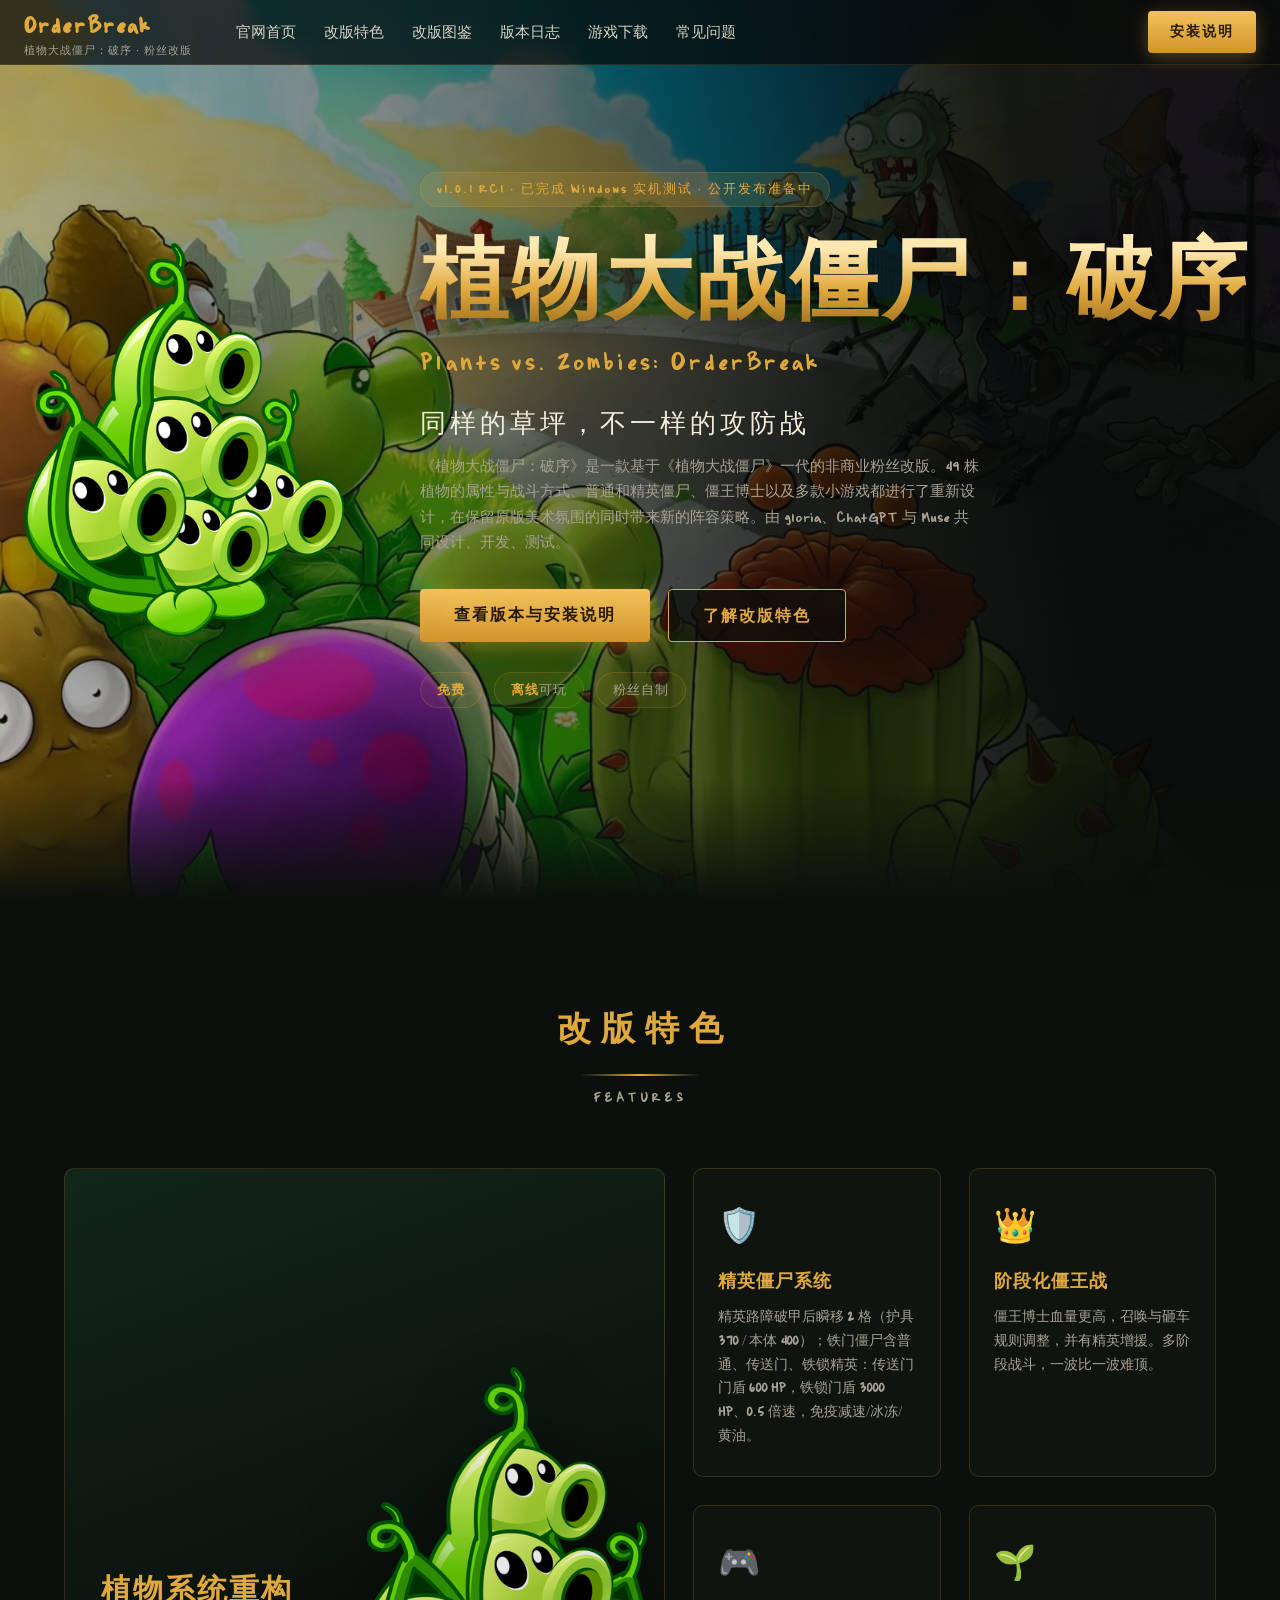
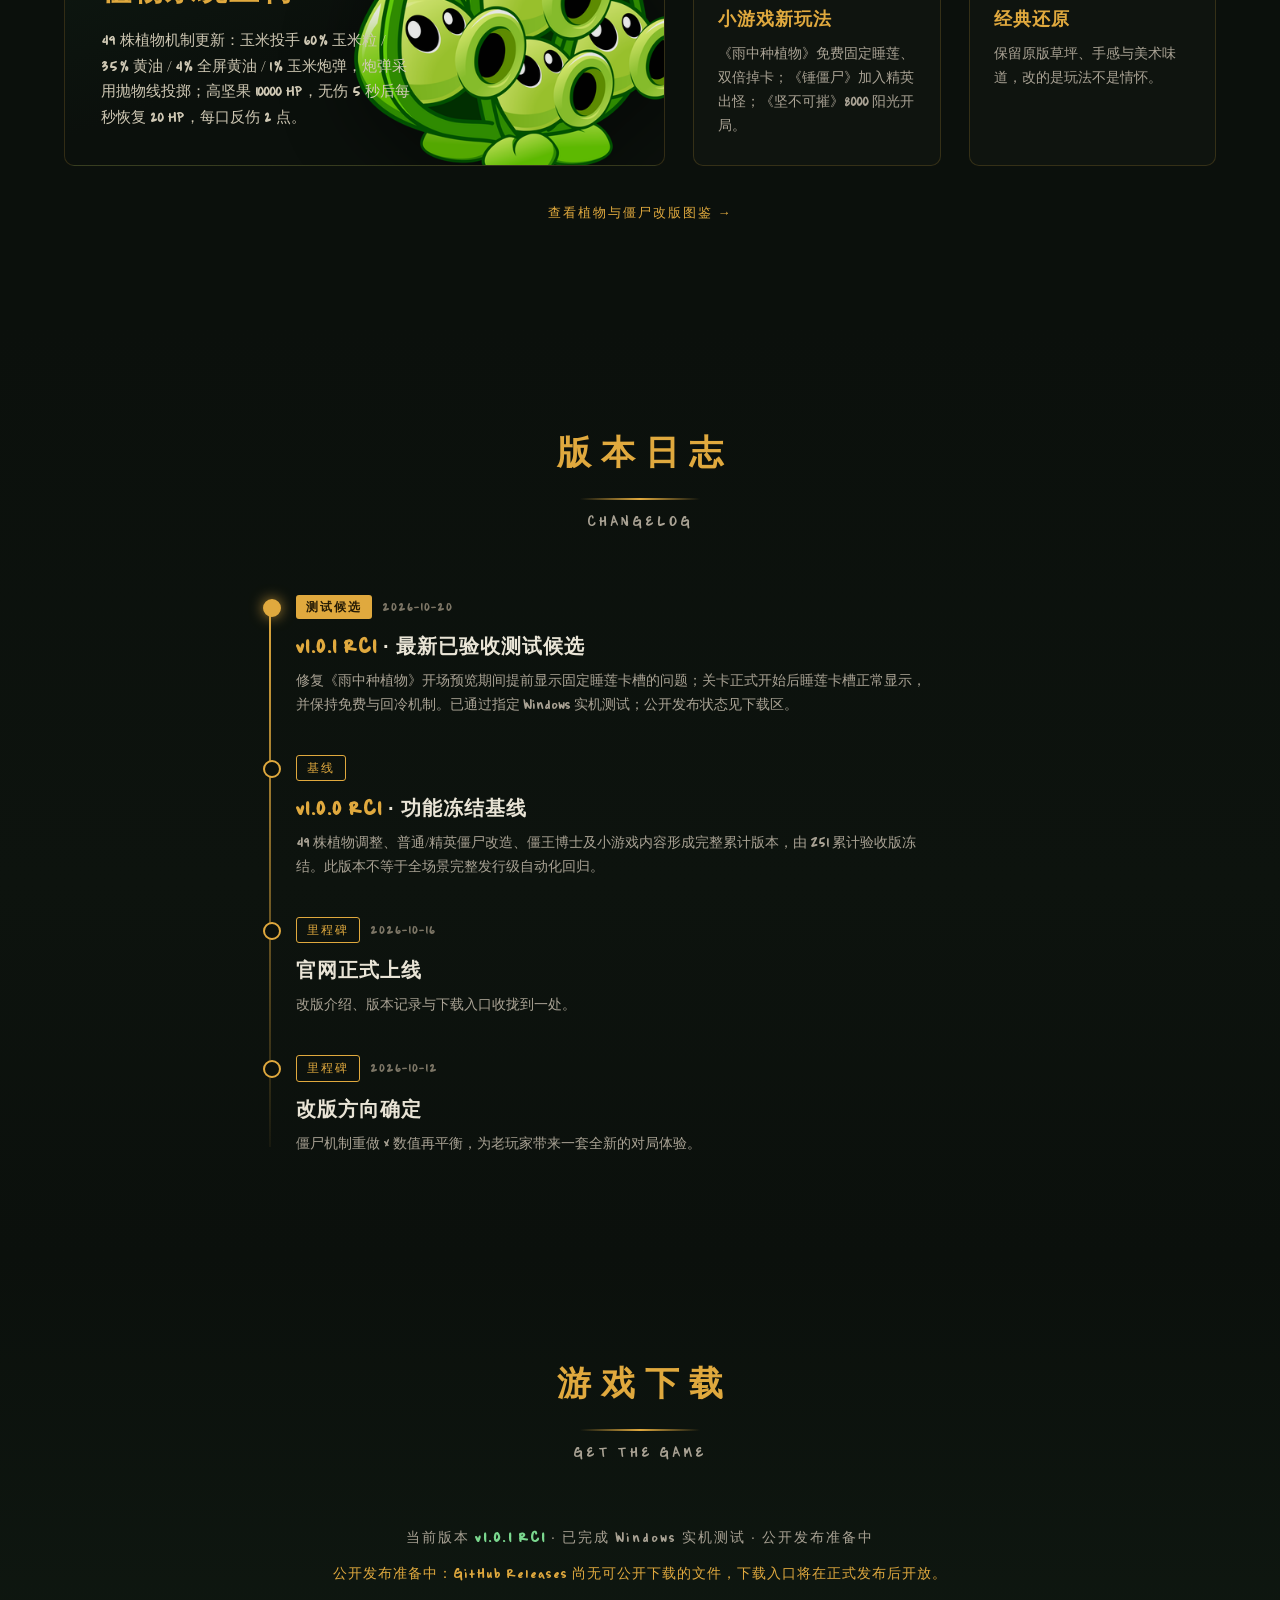
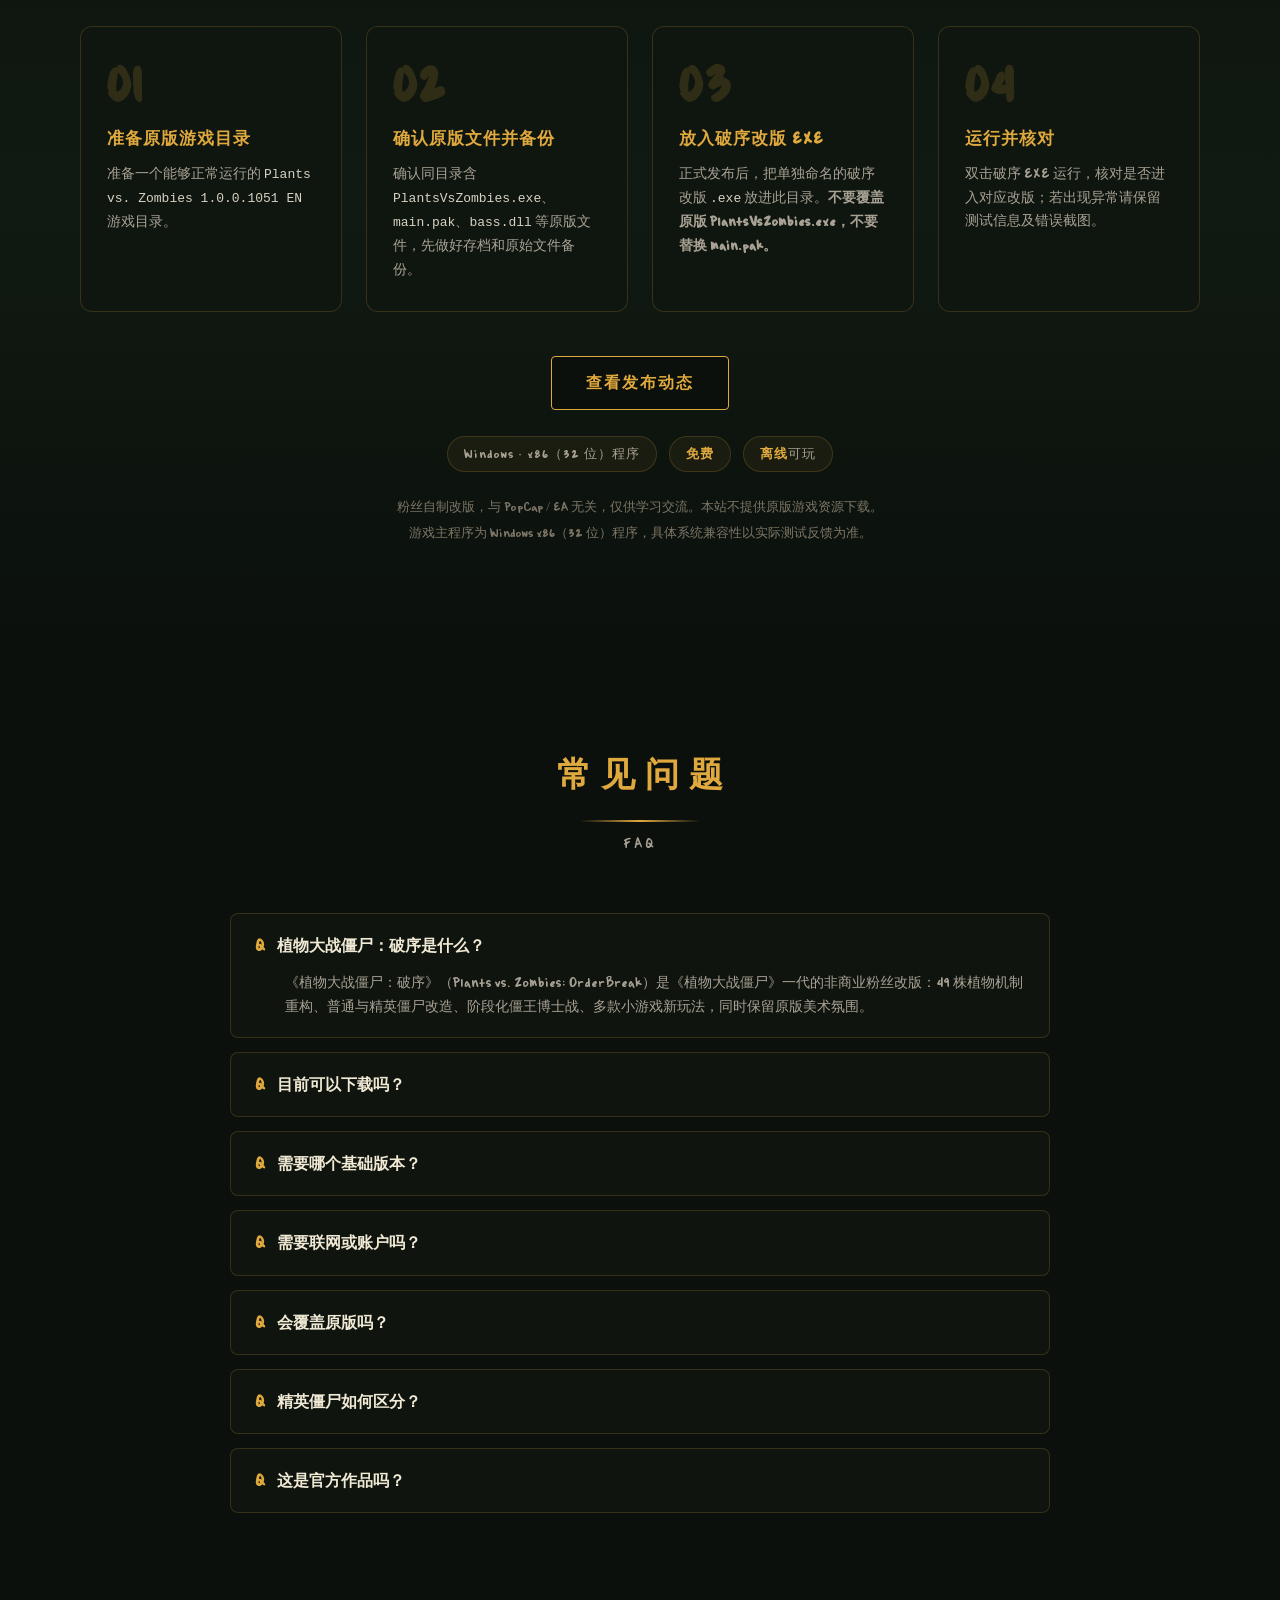
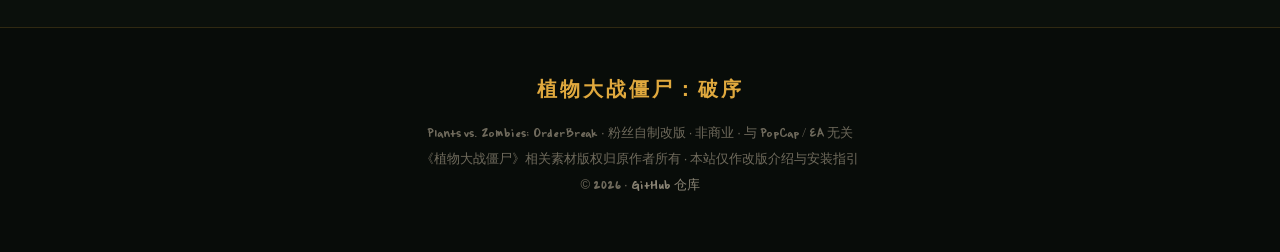
==== index.html @ adea39cf "官网第二阶段：新增交互图鉴（codex）与首页入口、无JS导航补丁" ====
<!DOCTYPE html>
<html lang="zh-CN" class="no-js">
<head>
<meta charset="UTF-8">
<meta name="viewport" content="width=device-width, initial-scale=1.0">
<title>植物大战僵尸：破序 | OrderBreak · 粉丝改版</title>
<meta name="description" content="《植物大战僵尸：破序》(Plants vs. Zombies: OrderBreak)——基于《植物大战僵尸》一代的非商业粉丝改版：49 株植物机制重构、精英僵尸系统、阶段化僵王战与小游戏新玩法。v1.0.1 RC1 已完成 Windows 实机测试，公开发布准备中。">
<meta property="og:type" content="website">
<meta property="og:title" content="植物大战僵尸：破序 | OrderBreak · 粉丝改版">
<meta property="og:description" content="《植物大战僵尸：破序》(Plants vs. Zombies: OrderBreak)——基于《植物大战僵尸》一代的非商业粉丝改版：49 株植物机制重构、精英僵尸系统、阶段化僵王战与小游戏新玩法。v1.0.1 RC1 已完成 Windows 实机测试，公开发布准备中。">
<meta property="og:url" content="https://qffy715.github.io/PVZ-OB/">
<style>
@font-face{
font-family:'Briannes Hand';
src:url('briannes-hand.woff2') format('woff2');
font-display:swap;
unicode-range:U+0000-00FF;
}
:root{
--gold:#e0a93e; --gold-deep:#b57f24; --gold-soft:rgba(224,169,62,.14);
--bg:#0b100c; --panel:rgba(16,22,17,.82); --line:rgba(224,169,62,.18);
--text:#e9e4d6; --muted:#a9a294; --green:#7bd88f;
}
*{margin:0;padding:0;box-sizing:border-box}
html{scroll-behavior:smooth}
body{background:var(--bg);color:var(--text);
font-family:'Briannes Hand',-apple-system,BlinkMacSystemFont,"Segoe UI","PingFang SC","Hiragino Sans GB","Microsoft YaHei",sans-serif;
line-height:1.7}
a{color:inherit;text-decoration:none}
a:focus-visible,button:focus-visible,summary:focus-visible{outline:2px solid var(--gold);outline-offset:3px;border-radius:4px}
.wrap{max-width:1200px;margin:0 auto;padding:0 24px}
section[id],header[id]{scroll-margin-top:76px}
nav{position:fixed;top:0;left:0;right:0;z-index:50;
background:rgba(8,11,9,.72);backdrop-filter:blur(10px);
border-bottom:1px solid rgba(224,169,62,.14)}
.nav-inner{max-width:1280px;margin:0 auto;padding:0 24px;height:64px;
display:flex;align-items:center;gap:36px;position:relative}
.logo{font-size:22px;font-weight:900;letter-spacing:2px;color:var(--gold);white-space:nowrap}
.logo small{font-size:11px;color:var(--muted);letter-spacing:1px;display:block;font-weight:400;line-height:1.2}
.nav-links{display:flex;gap:28px;margin-left:8px}
.nav-links a{font-size:15px;color:#d8d2c2;position:relative;padding:4px 0}
.nav-links a:hover{color:var(--gold)}
.nav-links a:hover::after{content:"";position:absolute;left:0;right:0;bottom:-2px;height:2px;background:var(--gold)}
.nav-toggle{display:none}
.nav-cta{margin-left:auto}
.btn{display:inline-block;padding:12px 34px;border-radius:4px;font-size:16px;font-weight:700;
letter-spacing:2px;transition:transform.15s, box-shadow.15s;cursor:pointer;border:0}
.btn-gold{background:linear-gradient(180deg,#f2c25c,#d1942a);color:#241a05;
box-shadow:0 4px 18px rgba(224,169,62,.35)}
.btn-gold:hover{transform:translateY(-2px);box-shadow:0 8px 26px rgba(224,169,62,.5)}
.btn-dark{background:rgba(10,14,11,.7);color:var(--gold);border:1px solid var(--gold)}
.btn-dark:hover{background:rgba(224,169,62,.12)}
.btn-sm{padding:9px 22px;font-size:14px}
.hero{position:relative;min-height:100vh;display:flex;align-items:center;overflow:hidden;
background:url('pvz-bg.jpg') center 20%/cover no-repeat}
.hero::before{content:"";position:absolute;inset:0;
background:linear-gradient(260deg, rgba(6,9,7,.93) 20%, rgba(6,9,7,.55) 55%, rgba(6,9,7,.25) 100%)}
.hero::after{content:"";position:absolute;left:0;right:0;bottom:0;height:120px;
background:linear-gradient(180deg,transparent,var(--bg))}
.hero-inner{position:relative;z-index:2;width:100%;max-width:1280px;margin:0 auto;
padding:120px 24px 140px;display:flex;align-items:center;gap:40px}
.hero-text{flex:1;min-width:0;margin-left:36px}
.ver-badge{display:inline-block;font-size:13px;letter-spacing:2px;color:var(--gold);
border:1px solid var(--line);background:var(--gold-soft);padding:6px 16px;border-radius:20px;margin-bottom:22px;line-height:1.6}
.hero h1{font-size:clamp(30px,8.8vw,88px);font-weight:900;letter-spacing:.05em;line-height:1.15;
background:linear-gradient(180deg,#ffe9b0 20%,var(--gold) 60%,#9c6d1e);
-webkit-background-clip:text;background-clip:text;color:transparent;
filter:drop-shadow(0 4px 18px rgba(0,0,0,.6))}
.hero .en-sub{font-size:clamp(16px,2.4vw,24px);color:var(--gold);letter-spacing:3px;margin-top:12px}
.hero .slogan{font-size:clamp(18px,2.6vw,26px);color:#f2ecdc;margin:18px 0 8px;letter-spacing:4px}
.hero .desc{color:var(--muted);font-size:15px;max-width:560px;margin-bottom:34px}
.hero-btns{display:flex;gap:18px;flex-wrap:wrap}
.hero-art{flex:0 0 auto;display:flex;justify-content:center}
.hero-art img{width:min(320px,58vw);height:auto;filter:drop-shadow(0 24px 50px rgba(0,0,0,.55));
animation:float 5s ease-in-out infinite}
@keyframes float{50%{transform:translateY(-14px)}}
.chips{display:flex;gap:12px;justify-content:center;flex-wrap:wrap}
.chip{font-size:13px;color:var(--muted);letter-spacing:1px;border:1px solid var(--line);
padding:6px 16px;border-radius:20px;background:rgba(224,169,62,.06)}
.chip b{color:var(--gold);font-weight:600}
.hero .chips{justify-content:flex-start;margin-top:30px}
section{padding:100px 0;position:relative}
.sec-title{text-align:center;margin-bottom:58px}
.sec-title h2{font-size:34px;letter-spacing:10px;color:var(--gold);font-weight:800;text-indent:10px}
.sec-title p{color:var(--muted);font-size:14px;letter-spacing:3px;margin-top:10px}
.sec-title .rule{width:120px;height:2px;background:linear-gradient(90deg,transparent,var(--gold),transparent);margin:16px auto 0}
.feat-grid{display:grid;grid-template-columns:1.15fr 1fr;gap:28px}
.feat-main{position:relative;border-radius:10px;overflow:hidden;border:1px solid var(--line);
min-height:460px;display:flex;align-items:flex-end;
background:linear-gradient(160deg,#12261a,#0b100c 70%)}
.feat-main img{position:absolute;right:-30px;bottom:-20px;width:340px;height:auto;opacity:.9;
filter:drop-shadow(0 18px 40px rgba(0,0,0,.5))}
.feat-main-body{position:relative;z-index:2;padding:36px;max-width:64%}
.feat-main-body h3{font-size:30px;color:var(--gold);margin-bottom:12px;letter-spacing:2px}
.feat-main-body p{color:#cfc8b4;font-size:15px}
.feat-cards{display:grid;grid-template-columns:1fr 1fr;gap:28px}
.feat-card{background:var(--panel);border:1px solid var(--line);border-radius:10px;padding:28px 24px;
transition:transform.2s, border-color.2s, box-shadow.2s}
.feat-card:hover{transform:translateY(-6px);border-color:rgba(224,169,62,.55);
box-shadow:0 14px 34px rgba(0,0,0,.45),0 0 0 1px rgba(224,169,62,.12)}
.feat-card .icon{font-size:34px;margin-bottom:12px}
.feat-card h4{font-size:18px;color:var(--gold);margin-bottom:8px;letter-spacing:1px}
.feat-card p{font-size:14px;color:var(--muted)}
.codex-note{text-align:center;color:#7d7666;font-size:13px;letter-spacing:2px;margin-top:36px}
#changelog{background:linear-gradient(180deg,var(--bg),#0d130e 60%,var(--bg))}
.timeline{position:relative;max-width:760px;margin:0 auto;padding-left:36px}
.timeline::before{content:"";position:absolute;left:9px;top:8px;bottom:8px;width:2px;
background:linear-gradient(180deg,var(--gold),rgba(224,169,62,.06))}
.tl-item{position:relative;padding:0 0 36px}
.tl-item:last-child{padding-bottom:0}
.tl-item::before{content:"";position:absolute;left:-33px;top:7px;width:14px;height:14px;border-radius:50%;
background:var(--bg);border:2px solid var(--gold)}
.tl-item.now::before{background:var(--gold);box-shadow:0 0 14px rgba(224,169,62,.8)}
.tl-tag{display:inline-block;font-size:12px;letter-spacing:2px;color:var(--gold);
border:1px solid var(--gold);border-radius:3px;padding:2px 10px;margin-right:10px}
.tl-tag.hot{background:var(--gold);color:#241a05;font-weight:700;border:0}
.tl-item h3{font-size:20px;margin:10px 0 6px;letter-spacing:1px}
.tl-item h3 .v{color:var(--gold)}
.tl-item p{color:var(--muted);font-size:14px;max-width:640px}
.tl-item time{color:#7d7666;font-size:13px;letter-spacing:1px}
#download{background:linear-gradient(180deg,var(--bg),#101a12 55%,var(--bg));text-align:center}
#download .dl-ver{display:inline-block;margin:0 0 12px;color:var(--muted);font-size:14px;letter-spacing:2px;line-height:1.8}
#download .dl-ver b{color:var(--green)}
.dl-status{color:var(--gold);font-size:14px;letter-spacing:1px;margin:0 0 40px}
.steps{display:grid;grid-template-columns:repeat(4,1fr);gap:24px;max-width:1120px;margin:0 auto 44px;text-align:left}
.step{background:var(--panel);border:1px solid var(--line);border-radius:12px;padding:30px 26px;
position:relative;overflow:hidden;transition:transform.2s, border-color.2s, box-shadow.2s}
.step:hover{transform:translateY(-6px);border-color:rgba(224,169,62,.55);
box-shadow:0 14px 34px rgba(0,0,0,.45)}
.step .num{font-size:54px;font-weight:900;line-height:1;color:rgba(224,169,62,.16);
letter-spacing:2px;margin-bottom:14px}
.step h4{font-size:17px;color:var(--gold);margin-bottom:8px;letter-spacing:1px}
.step p{font-size:14px;color:var(--muted)}
.step p code{color:#d8d2c2;font-family:Consolas,Menlo,monospace;font-size:13px}
.dl-cta{margin:6px 0 8px}
.dl-note{font-size:13px;color:#7d7666;margin-top:22px;line-height:2}
#download .chips{margin-top:26px}
.faq{max-width:820px;margin:0 auto}
.faq details{background:var(--panel);border:1px solid var(--line);border-radius:8px;
margin-bottom:14px;padding:18px 24px;transition:border-color.2s}
.faq details:hover{border-color:rgba(224,169,62,.4)}
.faq summary{cursor:pointer;font-weight:700;font-size:16px;color:#f0e9d4;list-style:none}
.faq summary::-webkit-details-marker{display:none}
.faq summary::before{content:"Q";color:var(--gold);font-weight:900;margin-right:12px}
.faq details p{margin-top:12px;color:var(--muted);font-size:14px;padding-left:30px}
.faq details p code{color:#d8d2c2;font-family:Consolas,Menlo,monospace;font-size:13px}
footer{border-top:1px solid var(--line);padding:44px 0 54px;text-align:center;background:#080c09}
footer .flogo{font-size:20px;font-weight:900;letter-spacing:3px;color:var(--gold);margin-bottom:14px}
footer p{color:#6f6a5c;font-size:13px;line-height:2}
footer a{color:#8a8474} footer a:hover{color:var(--gold)}
.rv{opacity:0;transform:translateY(26px);transition:opacity .7s ease,transform .7s ease}
.rv.in{opacity:1;transform:none}
.no-js .rv{opacity:1;transform:none}
@media (prefers-reduced-motion:reduce){
html{scroll-behavior:auto}
.rv{opacity:1;transform:none;transition:none}
.hero-art img{animation:none}}
@media(max-width:900px){
.nav-inner{gap:12px}
.nav-links{display:none;position:absolute;top:64px;left:0;right:0;flex-direction:column;gap:0;
margin-left:0;background:rgba(8,11,9,.97);border-bottom:1px solid var(--line);padding:8px 24px 16px}
.nav-links.open{display:flex}
.nav-links a{padding:13px 4px;font-size:16px;border-bottom:1px solid rgba(224,169,62,.08)}
.nav-links a:last-child{border-bottom:0}
.nav-links a:hover::after{display:none}
.nav-toggle{display:inline-flex;flex-direction:column;justify-content:center;align-items:center;gap:5px;
margin-left:auto;width:44px;height:44px;background:none;border:1px solid var(--line);border-radius:6px;cursor:pointer}
.nav-toggle span{display:block;width:20px;height:2px;background:var(--gold);transition:transform .2s,opacity .2s}
.nav-toggle[aria-expanded="true"] span:nth-child(1){transform:translateY(7px) rotate(45deg)}
.nav-toggle[aria-expanded="true"] span:nth-child(2){opacity:0}
.nav-toggle[aria-expanded="true"] span:nth-child(3){transform:translateY(-7px) rotate(-45deg)}
.nav-cta{margin-left:0}
.hero-inner{flex-direction:column;text-align:center;padding-top:140px}
.hero-text{margin-left:0}
.hero .desc{margin-left:auto;margin-right:auto}
.hero-btns{justify-content:center}
.hero .chips{justify-content:center}
.feat-grid{grid-template-columns:1fr}
.feat-main-body{max-width:100%}
.feat-main img{width:220px;opacity:.5}
.steps{grid-template-columns:1fr;max-width:480px}
.timeline{padding-left:30px}
.tl-item::before{left:-27px}
}
@media(max-width:600px){
.nav-inner{padding:0 16px;gap:8px}
.logo{font-size:19px}
.btn-sm{padding:8px 14px;font-size:13px}
.hero-inner{padding-left:16px;padding-right:16px}
.feat-cards{grid-template-columns:1fr}
.sec-title h2{font-size:28px;letter-spacing:6px;text-indent:6px}
section{padding:72px 0}
.ver-badge{font-size:12px;letter-spacing:1px}
}

/* 第二阶段合并：无 JS 时窄屏导航静态展开（第一阶段补丁） */
@media (max-width: 900px) {
  html.no-js .nav-inner {
    height: auto;
    min-height: 64px;
    flex-wrap: wrap;
    padding-bottom: 8px;
  }
  html.no-js .nav-links {
    display: flex;
    position: static;
    order: 3;
    width: 100%;
    margin-left: 0;
    padding: 0;
    border-bottom: 0;
  }
  html.no-js .nav-toggle { display: none; }
}
.codex-note a{color:var(--gold)}
.codex-note a:hover{text-decoration:underline;text-underline-offset:4px}
</style>
<noscript><style>.rv{opacity:1!important;transform:none!important}</style></noscript>
</head>
<body>
<script>document.documentElement.classList.remove('no-js');</script>
<nav>
<div class="nav-inner">
<a class="logo" href="#top">OrderBreak<small>植物大战僵尸：破序 · 粉丝改版</small></a>
<div class="nav-links" id="navMenu">
<a href="#top">官网首页</a>
<a href="#features">改版特色</a>
<a href="codex.html">改版图鉴</a>
<a href="#changelog">版本日志</a>
<a href="#download">游戏下载</a>
<a href="#faq">常见问题</a>
</div>
<a class="btn btn-gold btn-sm nav-cta" href="#download">安装说明</a>
<button class="nav-toggle" aria-label="打开导航菜单" aria-expanded="false" aria-controls="navMenu"><span></span><span></span><span></span></button>
</div>
</nav>
<header class="hero" id="top">
<div class="hero-inner">
<div class="hero-art"><img src="peashooter.png" alt="豌豆射手" width="423" height="520"></div>
<div class="hero-text">
<span class="ver-badge">v1.0.1 RC1 · 已完成 Windows 实机测试 · 公开发布准备中</span>
<h1>植物大战僵尸：破序</h1>
<div class="en-sub">Plants vs. Zombies: OrderBreak</div>
<div class="slogan">同样的草坪，不一样的攻防战</div>
<p class="desc">《植物大战僵尸：破序》是一款基于《植物大战僵尸》一代的非商业粉丝改版。49 株植物的属性与战斗方式、普通和精英僵尸、僵王博士以及多款小游戏都进行了重新设计，在保留原版美术氛围的同时带来新的阵容策略。由 gloria、ChatGPT 与 Muse 共同设计、开发、测试。</p>
<div class="hero-btns">
<a class="btn btn-gold" href="#download">查看版本与安装说明</a>
<a class="btn btn-dark" href="#features">了解改版特色</a>
</div>
<div class="chips">
<span class="chip"><b>免费</b></span>
<span class="chip"><b>离线</b>可玩</span>
<span class="chip">粉丝自制</span>
</div>
</div>
</div>
</header>
<section id="features">
<div class="wrap">
<div class="sec-title rv">
<h2>改版特色</h2><div class="rule"></div>
<p>FEATURES</p>
</div>
<div class="feat-grid">
<div class="feat-main rv">
<img src="peashooter.png" alt="豌豆射手" width="423" height="520">
<div class="feat-main-body">
<h3>植物系统重构</h3>
<p>49 株植物机制更新：玉米投手 60% 玉米粒 / 35% 黄油 / 4% 全屏黄油 / 1% 玉米炮弹，炮弹采用抛物线投掷；高坚果 10000 HP，无伤 5 秒后每秒恢复 20 HP，每口反伤 2 点。</p>
</div>
</div>
<div class="feat-cards">
<div class="feat-card rv"><div class="icon">🛡️</div><h4>精英僵尸系统</h4><p>精英路障破甲后瞬移 2 格（护具 370 / 本体 400）；铁门僵尸含普通、传送门、铁锁精英：传送门门盾 600 HP，铁锁门盾 3000 HP、0.5 倍速，免疫减速/冰冻/黄油。</p></div>
<div class="feat-card rv"><div class="icon">👑</div><h4>阶段化僵王战</h4><p>僵王博士血量更高，召唤与砸车规则调整，并有精英增援。多阶段战斗，一波比一波难顶。</p></div>
<div class="feat-card rv"><div class="icon">🎮</div><h4>小游戏新玩法</h4><p>《雨中种植物》免费固定睡莲、双倍掉卡；《锤僵尸》加入精英出怪；《坚不可摧》8000 阳光开局。</p></div>
<div class="feat-card rv"><div class="icon">🌱</div><h4>经典还原</h4><p>保留原版草坪、手感与美术味道，改的是玩法不是情怀。</p></div>
</div>
</div>
<p class="codex-note rv"><a href="codex.html">查看植物与僵尸改版图鉴 →</a></p>
</div>
</section>
<section id="changelog">
<div class="wrap">
<div class="sec-title rv">
<h2>版本日志</h2><div class="rule"></div>
<p>CHANGELOG</p>
</div>
<div class="timeline">
<div class="tl-item now rv">
<span class="tl-tag hot">测试候选</span><time>2026-10-20</time>
<h3><span class="v">v1.0.1 RC1</span> · 最新已验收测试候选</h3>
<p>修复《雨中种植物》开场预览期间提前显示固定睡莲卡槽的问题；关卡正式开始后睡莲卡槽正常显示，并保持免费与回冷机制。已通过指定 Windows 实机测试；公开发布状态见下载区。</p>
</div>
<div class="tl-item rv">
<span class="tl-tag">基线</span>
<h3><span class="v">v1.0.0 RC1</span> · 功能冻结基线</h3>
<p>49 株植物调整、普通/精英僵尸改造、僵王博士及小游戏内容形成完整累计版本，由 Z51 累计验收版冻结。此版本不等于全场景完整发行级自动化回归。</p>
</div>
<div class="tl-item rv">
<span class="tl-tag">里程碑</span><time>2026-10-16</time>
<h3>官网正式上线</h3>
<p>改版介绍、版本记录与下载入口收拢到一处。</p>
</div>
<div class="tl-item rv">
<span class="tl-tag">里程碑</span><time>2026-10-12</time>
<h3>改版方向确定</h3>
<p>僵尸机制重做 × 数值再平衡，为老玩家带来一套全新的对局体验。</p>
</div>
</div>
</div>
</section>
<section id="download">
<div class="wrap">
<div class="sec-title rv">
<h2>游戏下载</h2><div class="rule"></div>
<p>GET&nbsp;THE&nbsp;GAME</p>
</div>
<div class="rv"><span class="dl-ver">当前版本 <b>v1.0.1 RC1</b> · 已完成 Windows 实机测试 · 公开发布准备中</span></div>
<p class="dl-status rv">公开发布准备中：GitHub Releases 尚无可公开下载的文件，下载入口将在正式发布后开放。</p>
<div class="steps">
<div class="step rv"><div class="num">01</div><h4>准备原版游戏目录</h4><p>准备一个能够正常运行的 <code>Plants vs. Zombies 1.0.0.1051 EN</code> 游戏目录。</p></div>
<div class="step rv"><div class="num">02</div><h4>确认原版文件并备份</h4><p>确认同目录含 <code>PlantsVsZombies.exe</code>、<code>main.pak</code>、<code>bass.dll</code> 等原版文件，先做好存档和原始文件备份。</p></div>
<div class="step rv"><div class="num">03</div><h4>放入破序改版 EXE</h4><p>正式发布后，把单独命名的破序改版 <code>.exe</code> 放进此目录。<b>不要覆盖原版 PlantsVsZombies.exe，不要替换 main.pak。</b></p></div>
<div class="step rv"><div class="num">04</div><h4>运行并核对</h4><p>双击破序 EXE 运行，核对是否进入对应改版；若出现异常请保留测试信息及错误截图。</p></div>
</div>
<div class="dl-cta rv"><a class="btn btn-dark" href="https://github.com/qffy715/PVZ-OB">查看发布动态</a></div>
<div class="chips rv">
<span class="chip">Windows · x86（32 位）程序</span>
<span class="chip"><b>免费</b></span>
<span class="chip"><b>离线</b>可玩</span>
</div>
<p class="dl-note rv">粉丝自制改版，与 PopCap / EA 无关，仅供学习交流。本站不提供原版游戏资源下载。<br>游戏主程序为 Windows x86（32 位）程序，具体系统兼容性以实际测试反馈为准。</p>
</div>
</section>
<section id="faq">
<div class="wrap">
<div class="sec-title rv">
<h2>常见问题</h2><div class="rule"></div>
<p>FAQ</p>
</div>
<div class="faq">
<details class="rv" open><summary>植物大战僵尸：破序是什么？</summary><p>《植物大战僵尸：破序》（Plants vs. Zombies: OrderBreak）是《植物大战僵尸》一代的非商业粉丝改版：49 株植物机制重构、普通与精英僵尸改造、阶段化僵王博士战、多款小游戏新玩法，同时保留原版美术氛围。</p></details>
<details class="rv"><summary>目前可以下载吗？</summary><p>最新 v1.0.1 RC1 已通过指定 Windows 实机测试；网站尚未上架可公开下载的 GitHub Release，请留意本页与仓库更新。</p></details>
<details class="rv"><summary>需要哪个基础版本？</summary><p><code>Plants vs. Zombies 1.0.0.1051 EN</code>。改版 EXE 需要与对应的原版 <code>main.pak</code>、<code>bass.dll</code> 放在同一游戏目录下运行。</p></details>
<details class="rv"><summary>需要联网或账户吗？</summary><p>不需要。游戏本体为纯单机，运行时无需在线登录。</p></details>
<details class="rv"><summary>会覆盖原版吗？</summary><p>安装时不应覆盖原版 <code>PlantsVsZombies.exe</code>，也不要替换 <code>main.pak</code>。但如果使用相同的玩家存档目录，仍可能存在数据交互或覆盖风险，请先备份存档。</p></details>
<details class="rv"><summary>精英僵尸如何区分？</summary><p>通过外观变化、不同的护甲与速度和专属机制区分；完整数值与图鉴筹备中。</p></details>
<details class="rv"><summary>这是官方作品吗？</summary><p>不是。破序为粉丝自制、非商业性质，与 PopCap / EA 无任何官方关联；《植物大战僵尸》相关权利归其权利人所有。</p></details>
</div>
</div>
</section>
<footer>
<div class="wrap">
<div class="flogo">植物大战僵尸：破序</div>
<p>Plants vs. Zombies: OrderBreak · 粉丝自制改版 · 非商业 · 与 PopCap / EA 无关<br>
《植物大战僵尸》相关素材版权归原作者所有 · 本站仅作改版介绍与安装指引<br>
© 2026 · <a href="https://github.com/qffy715/PVZ-OB">GitHub 仓库</a></p>
</div>
</footer>
<script>
(function(){
var rvEls=document.querySelectorAll('.rv');
if('IntersectionObserver' in window){
var io=new IntersectionObserver(function(es){es.forEach(function(e){
if(e.isIntersecting){e.target.classList.add('in');io.unobserve(e.target);}});},{threshold:.12});
rvEls.forEach(function(el){io.observe(el);});
}else{rvEls.forEach(function(el){el.classList.add('in');});}
var toggle=document.querySelector('.nav-toggle');
var menu=document.getElementById('navMenu');
if(toggle&&menu){
function setOpen(open){
toggle.setAttribute('aria-expanded',String(open));
toggle.setAttribute('aria-label',open?'关闭导航菜单':'打开导航菜单');
menu.classList.toggle('open',open);
}
toggle.addEventListener('click',function(){setOpen(toggle.getAttribute('aria-expanded')!=='true');});
menu.querySelectorAll('a').forEach(function(a){a.addEventListener('click',function(){setOpen(false);});});
document.addEventListener('keydown',function(e){
if(e.key==='Escape'&&menu.classList.contains('open')){setOpen(false);toggle.focus();}});
}
})();
</script>
</body>
</html>
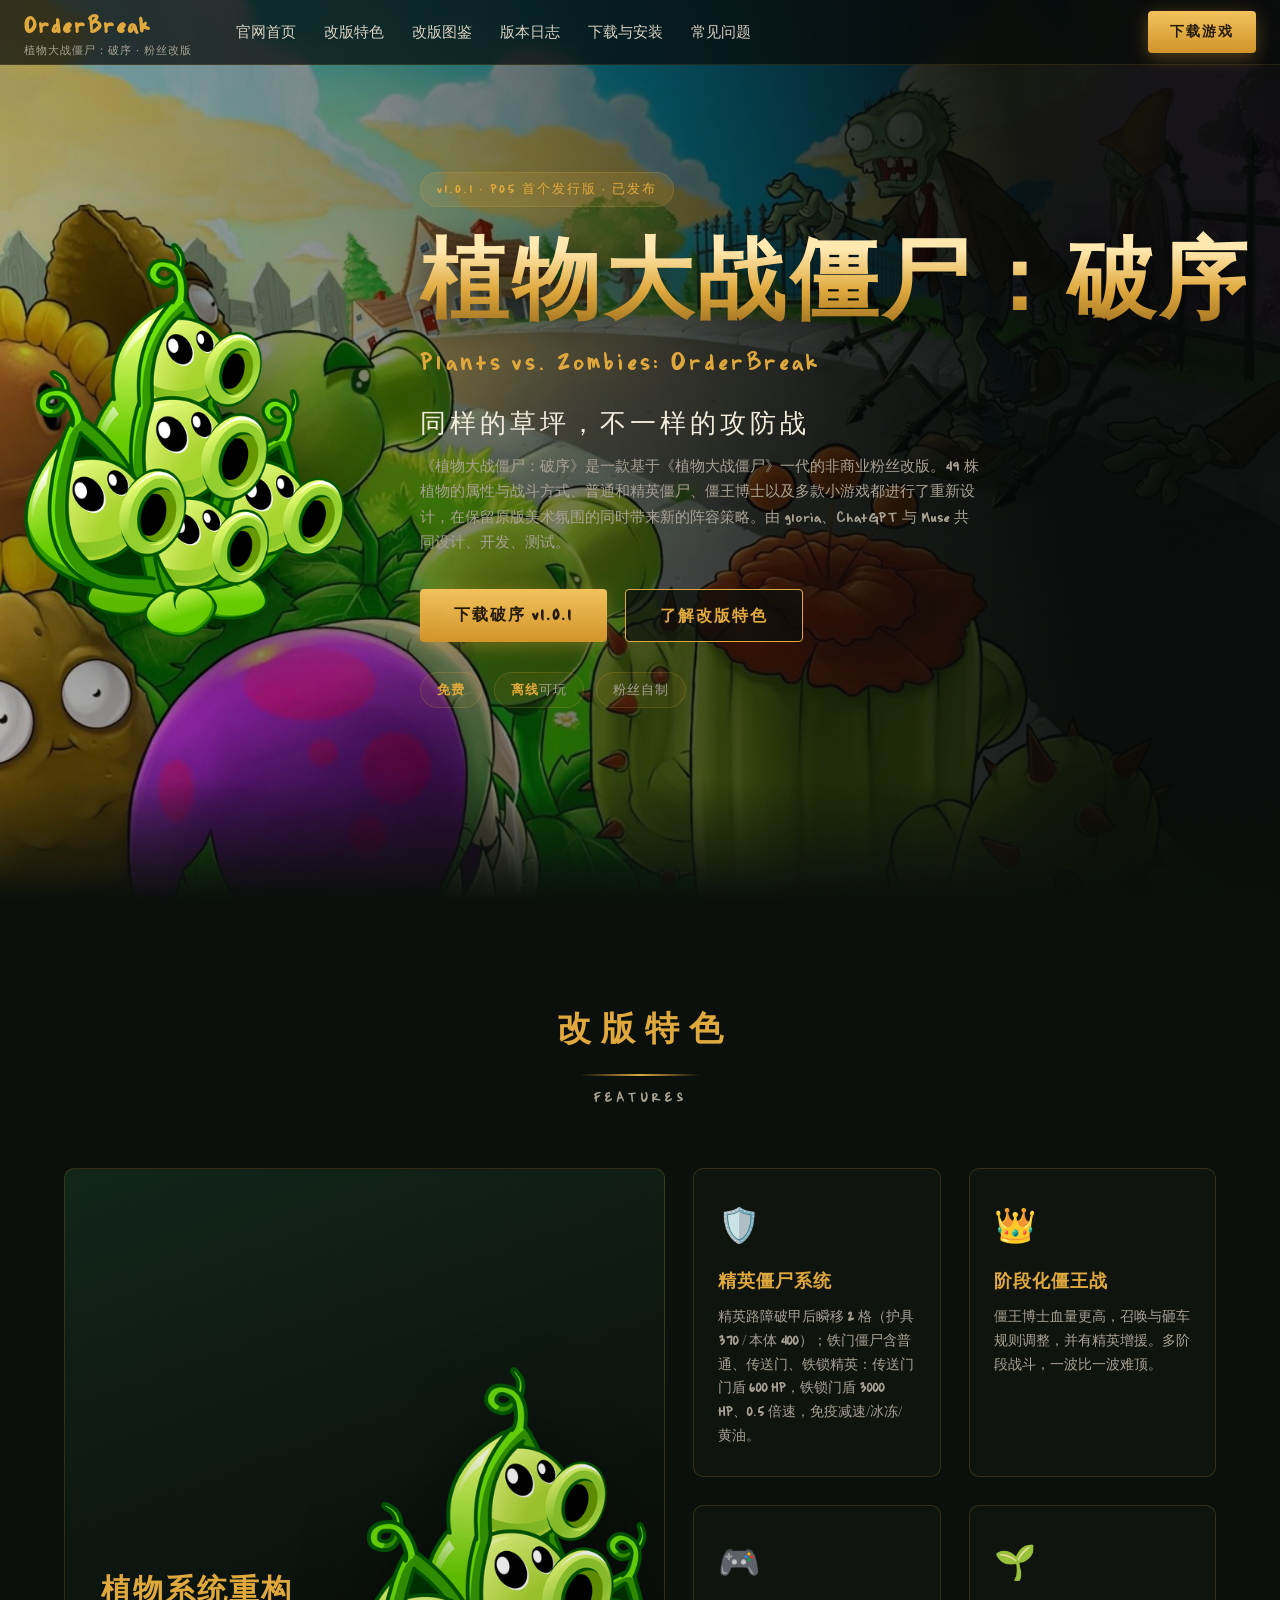
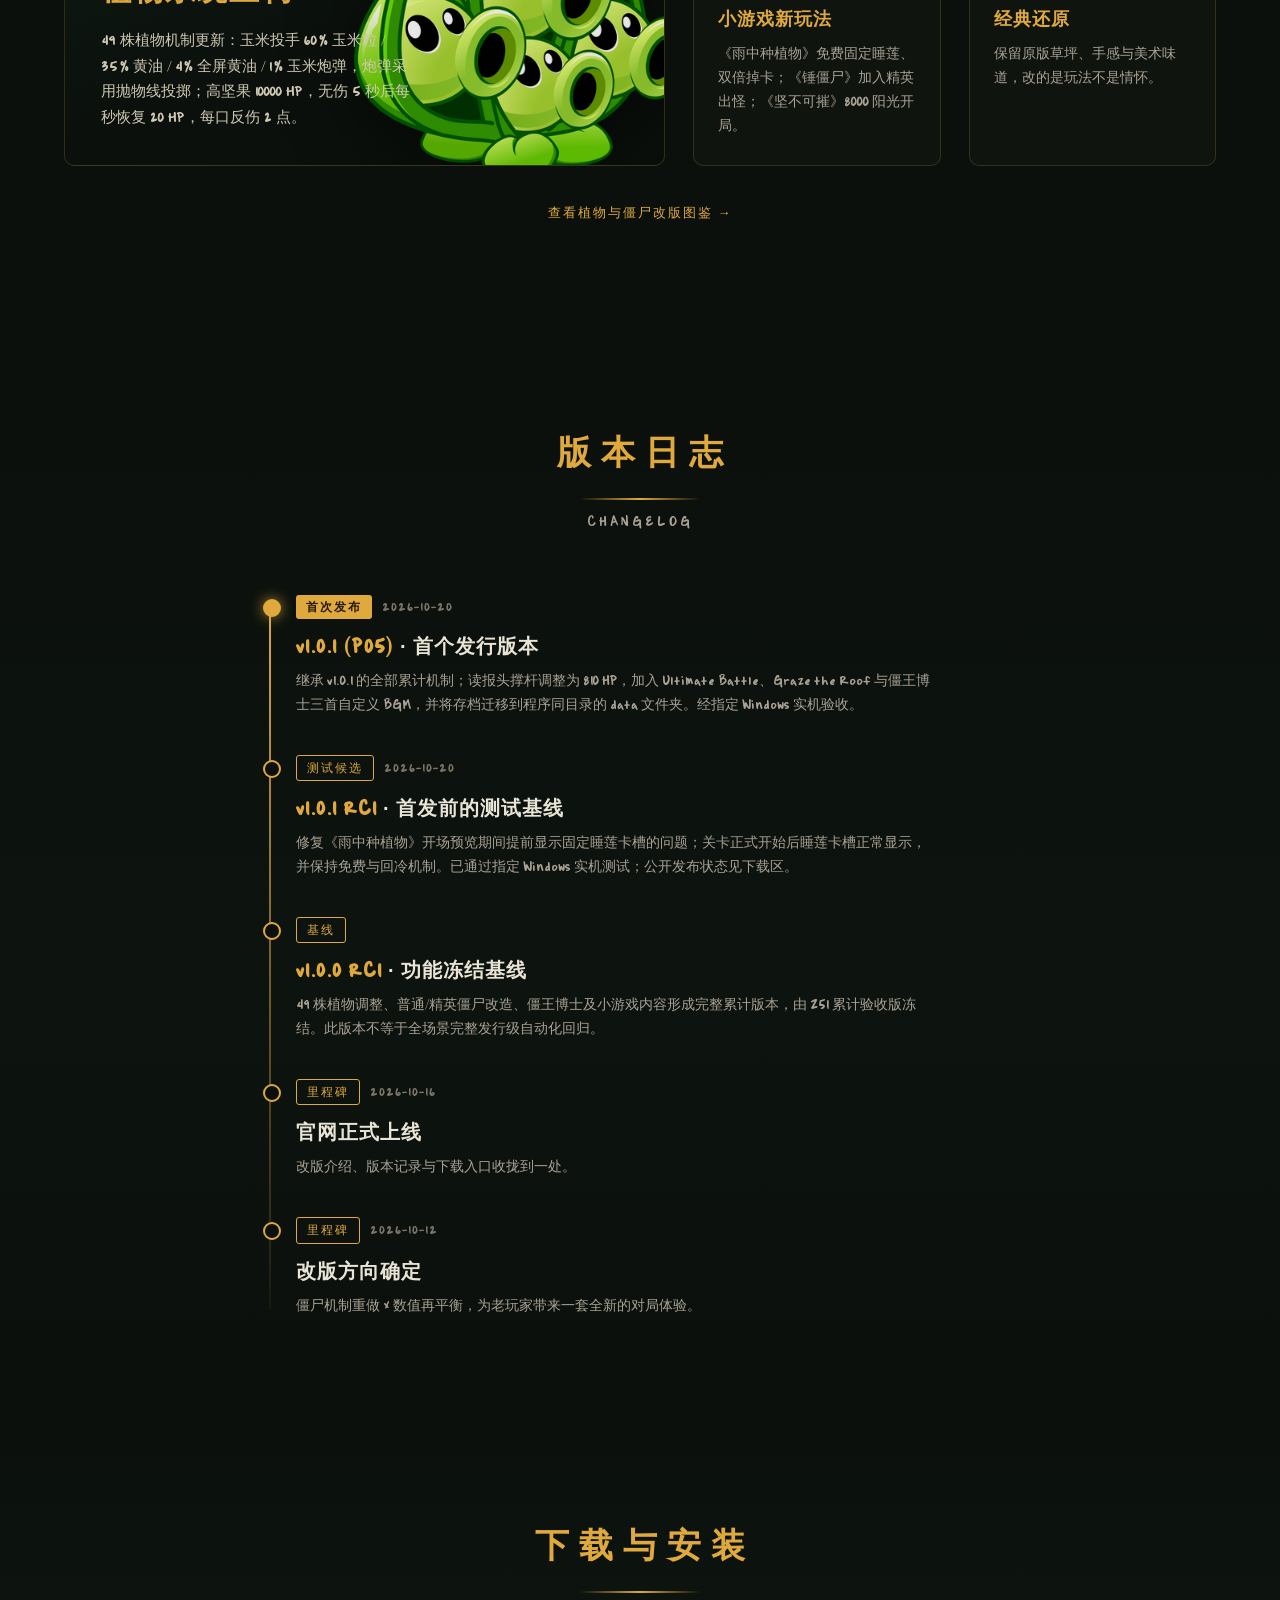
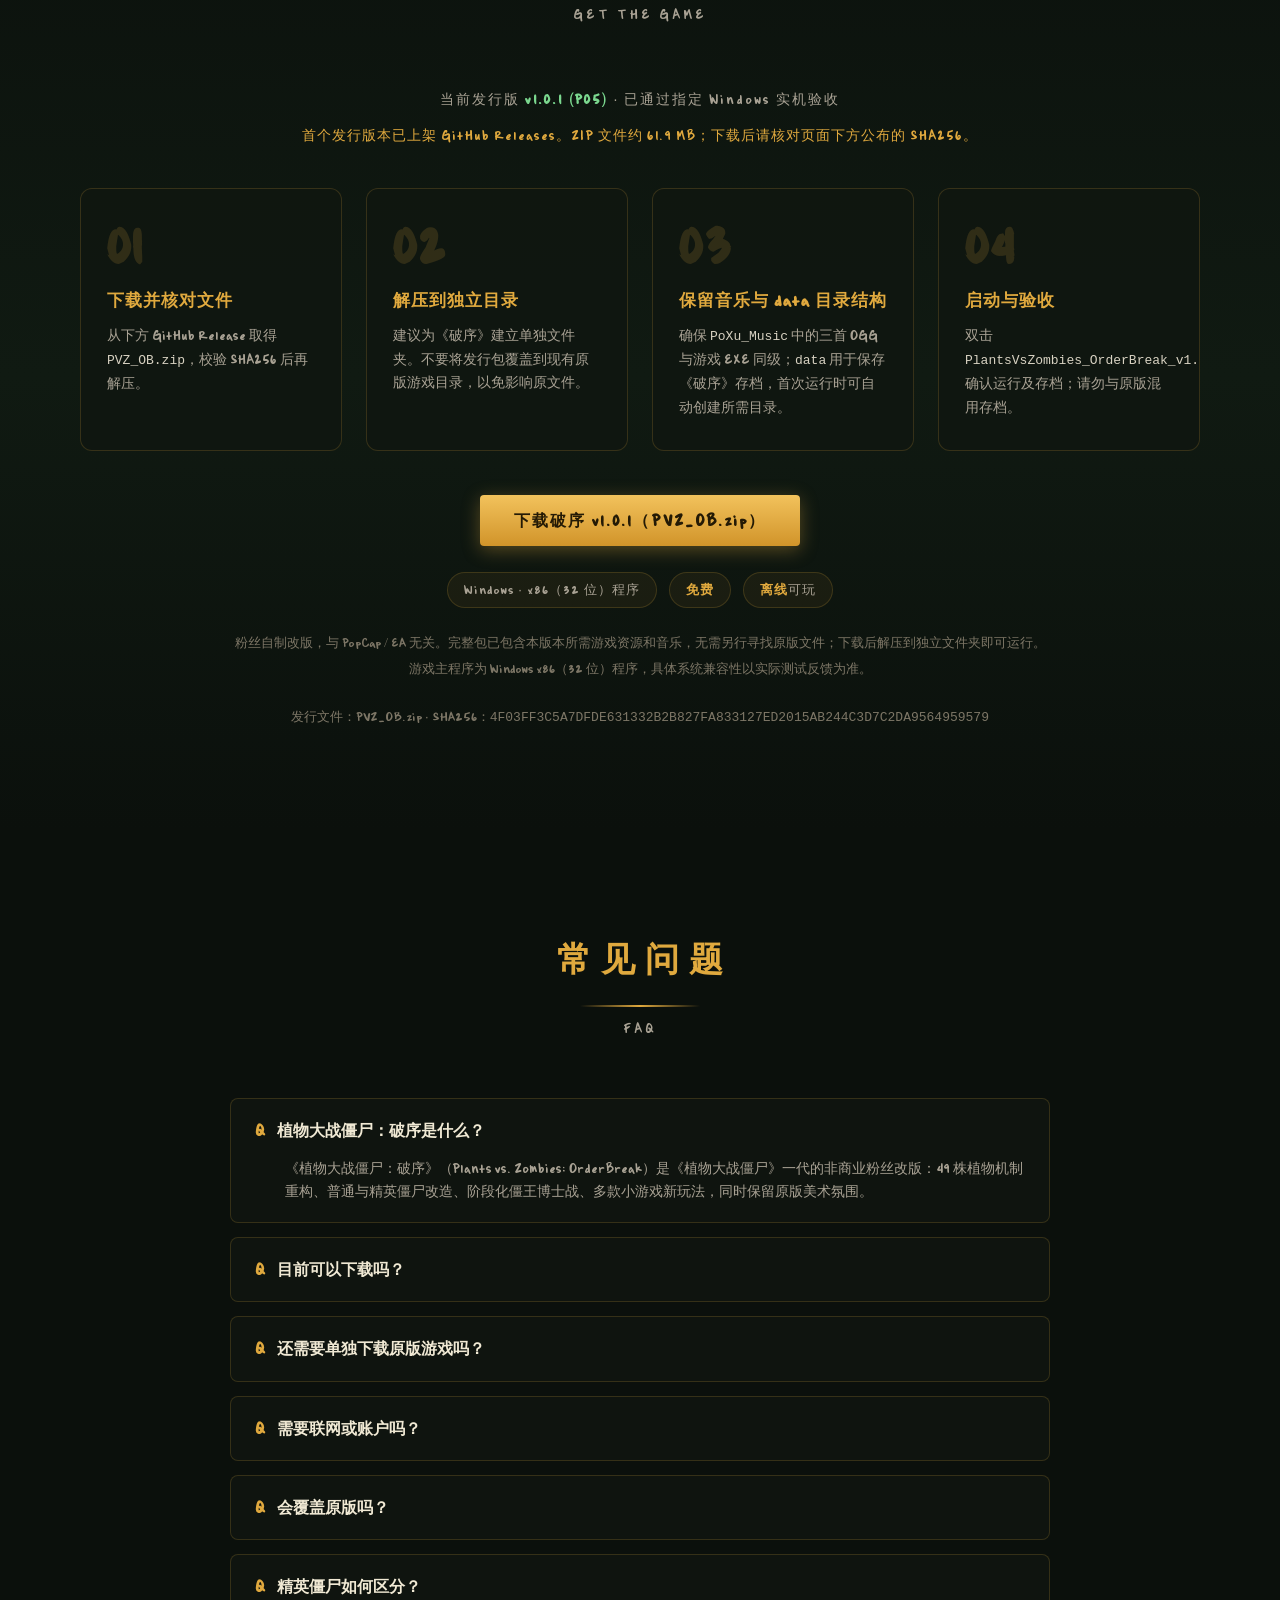
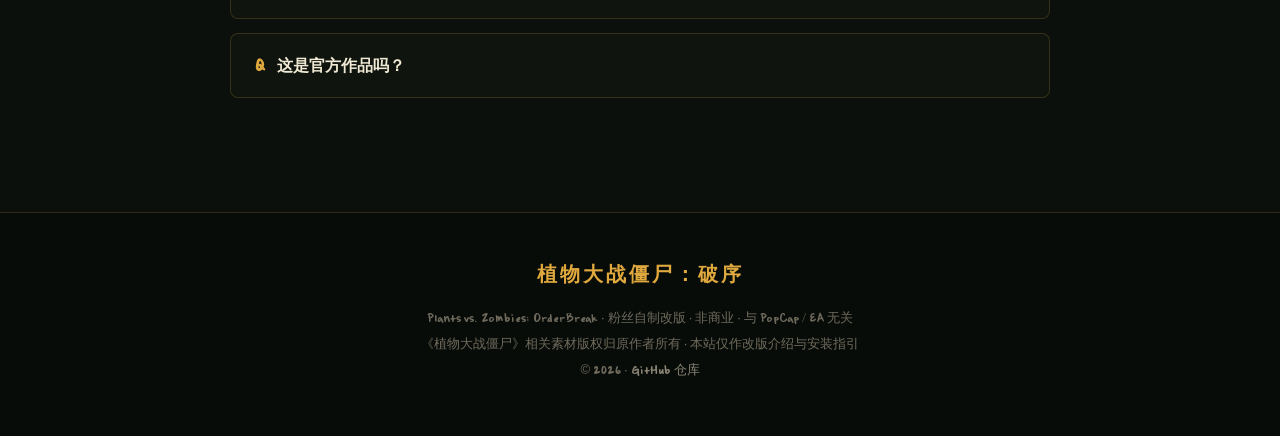
==== commit 7315ce61: "官网首发更新：v1.0.1 (P05) 正式发布，下载按钮指向 Release 完整包" ====
--- a/index.html
+++ b/index.html
@@ -4,10 +4,10 @@
 <meta charset="UTF-8">
 <meta name="viewport" content="width=device-width, initial-scale=1.0">
 <title>植物大战僵尸：破序 | OrderBreak · 粉丝改版</title>
-<meta name="description" content="《植物大战僵尸：破序》(Plants vs. Zombies: OrderBreak)——基于《植物大战僵尸》一代的非商业粉丝改版：49 株植物机制重构、精英僵尸系统、阶段化僵王战与小游戏新玩法。v1.0.1 RC1 已完成 Windows 实机测试，公开发布准备中。">
+<meta name="description" content="《植物大战僵尸：破序》(Plants vs. Zombies: OrderBreak)——基于《植物大战僵尸》一代的非商业粉丝改版：49 株植物机制重构、精英僵尸系统、阶段化僵王战与小游戏新玩法。v1.0.1（P05）已通过指定 Windows 实机验收，正式发布。">
 <meta property="og:type" content="website">
 <meta property="og:title" content="植物大战僵尸：破序 | OrderBreak · 粉丝改版">
-<meta property="og:description" content="《植物大战僵尸：破序》(Plants vs. Zombies: OrderBreak)——基于《植物大战僵尸》一代的非商业粉丝改版：49 株植物机制重构、精英僵尸系统、阶段化僵王战与小游戏新玩法。v1.0.1 RC1 已完成 Windows 实机测试，公开发布准备中。">
+<meta property="og:description" content="《植物大战僵尸：破序》(Plants vs. Zombies: OrderBreak)——基于《植物大战僵尸》一代的非商业粉丝改版：49 株植物机制重构、精英僵尸系统、阶段化僵王战与小游戏新玩法。v1.0.1（P05）已通过指定 Windows 实机验收，正式发布。">
 <meta property="og:url" content="https://qffy715.github.io/PVZ-OB/">
 <style>
 @font-face{
@@ -227,10 +227,10 @@
 <a href="#features">改版特色</a>
 <a href="codex.html">改版图鉴</a>
 <a href="#changelog">版本日志</a>
-<a href="#download">游戏下载</a>
+<a href="#download">下载与安装</a>
 <a href="#faq">常见问题</a>
 </div>
-<a class="btn btn-gold btn-sm nav-cta" href="#download">安装说明</a>
+<a class="btn btn-gold btn-sm nav-cta" href="https://github.com/qffy715/PVZ-OB/releases/download/v1.0.1/PVZ_OB.zip">下载游戏</a>
 <button class="nav-toggle" aria-label="打开导航菜单" aria-expanded="false" aria-controls="navMenu"><span></span><span></span><span></span></button>
 </div>
 </nav>
@@ -238,13 +238,13 @@
 <div class="hero-inner">
 <div class="hero-art"><img src="peashooter.png" alt="豌豆射手" width="423" height="520"></div>
 <div class="hero-text">
-<span class="ver-badge">v1.0.1 RC1 · 已完成 Windows 实机测试 · 公开发布准备中</span>
+<span class="ver-badge">v1.0.1 · P05 首个发行版 · 已发布</span>
 <h1>植物大战僵尸：破序</h1>
 <div class="en-sub">Plants vs. Zombies: OrderBreak</div>
 <div class="slogan">同样的草坪，不一样的攻防战</div>
 <p class="desc">《植物大战僵尸：破序》是一款基于《植物大战僵尸》一代的非商业粉丝改版。49 株植物的属性与战斗方式、普通和精英僵尸、僵王博士以及多款小游戏都进行了重新设计，在保留原版美术氛围的同时带来新的阵容策略。由 gloria、ChatGPT 与 Muse 共同设计、开发、测试。</p>
 <div class="hero-btns">
-<a class="btn btn-gold" href="#download">查看版本与安装说明</a>
+<a class="btn btn-gold" href="https://github.com/qffy715/PVZ-OB/releases/download/v1.0.1/PVZ_OB.zip">下载破序 v1.0.1</a>
 <a class="btn btn-dark" href="#features">了解改版特色</a>
 </div>
 <div class="chips">
@@ -287,8 +287,13 @@
 </div>
 <div class="timeline">
 <div class="tl-item now rv">
-<span class="tl-tag hot">测试候选</span><time>2026-10-20</time>
-<h3><span class="v">v1.0.1 RC1</span> · 最新已验收测试候选</h3>
+<span class="tl-tag hot">首次发布</span><time>2026-10-20</time>
+<h3><span class="v">v1.0.1 (P05)</span> · 首个发行版本</h3>
+<p>继承 v1.0.1 的全部累计机制；读报头撑杆调整为 810 HP，加入 Ultimate Battle、Graze the Roof 与僵王博士三首自定义 BGM，并将存档迁移到程序同目录的 data 文件夹。经指定 Windows 实机验收。</p>
+</div>
+<div class="tl-item rv">
+<span class="tl-tag">测试候选</span><time>2026-10-20</time>
+<h3><span class="v">v1.0.1 RC1</span> · 首发前的测试基线</h3>
 <p>修复《雨中种植物》开场预览期间提前显示固定睡莲卡槽的问题；关卡正式开始后睡莲卡槽正常显示，并保持免费与回冷机制。已通过指定 Windows 实机测试；公开发布状态见下载区。</p>
 </div>
 <div class="tl-item rv">
@@ -312,24 +317,25 @@
 <section id="download">
 <div class="wrap">
 <div class="sec-title rv">
-<h2>游戏下载</h2><div class="rule"></div>
+<h2>下载与安装</h2><div class="rule"></div>
 <p>GET&nbsp;THE&nbsp;GAME</p>
 </div>
-<div class="rv"><span class="dl-ver">当前版本 <b>v1.0.1 RC1</b> · 已完成 Windows 实机测试 · 公开发布准备中</span></div>
-<p class="dl-status rv">公开发布准备中：GitHub Releases 尚无可公开下载的文件，下载入口将在正式发布后开放。</p>
+<div class="rv"><span class="dl-ver">当前发行版 <b>v1.0.1 (P05)</b> · 已通过指定 Windows 实机验收</span></div>
+<p class="dl-status rv">首个发行版本已上架 GitHub Releases。ZIP 文件约 61.9 MB；下载后请核对页面下方公布的 SHA256。</p>
 <div class="steps">
-<div class="step rv"><div class="num">01</div><h4>准备原版游戏目录</h4><p>准备一个能够正常运行的 <code>Plants vs. Zombies 1.0.0.1051 EN</code> 游戏目录。</p></div>
-<div class="step rv"><div class="num">02</div><h4>确认原版文件并备份</h4><p>确认同目录含 <code>PlantsVsZombies.exe</code>、<code>main.pak</code>、<code>bass.dll</code> 等原版文件，先做好存档和原始文件备份。</p></div>
-<div class="step rv"><div class="num">03</div><h4>放入破序改版 EXE</h4><p>正式发布后，把单独命名的破序改版 <code>.exe</code> 放进此目录。<b>不要覆盖原版 PlantsVsZombies.exe，不要替换 main.pak。</b></p></div>
-<div class="step rv"><div class="num">04</div><h4>运行并核对</h4><p>双击破序 EXE 运行，核对是否进入对应改版；若出现异常请保留测试信息及错误截图。</p></div>
-</div>
-<div class="dl-cta rv"><a class="btn btn-dark" href="https://github.com/qffy715/PVZ-OB">查看发布动态</a></div>
+<div class="step rv"><div class="num">01</div><h4>下载并核对文件</h4><p>从下方 GitHub Release 取得 <code>PVZ_OB.zip</code>，校验 SHA256 后再解压。</p></div>
+<div class="step rv"><div class="num">02</div><h4>解压到独立目录</h4><p>建议为《破序》建立单独文件夹。不要将发行包覆盖到现有原版游戏目录，以免影响原文件。</p></div>
+<div class="step rv"><div class="num">03</div><h4>保留音乐与 data 目录结构</h4><p>确保 <code>PoXu_Music</code> 中的三首 OGG 与游戏 EXE 同级；<code>data</code> 用于保存《破序》存档，首次运行时可自动创建所需目录。</p></div>
+<div class="step rv"><div class="num">04</div><h4>启动与验收</h4><p>双击 <code>PlantsVsZombies_OrderBreak_v1.0.1_.exe</code>，确认运行及存档；请勿与原版混用存档。</p></div>
+</div>
+<div class="dl-cta rv"><a class="btn btn-gold" href="https://github.com/qffy715/PVZ-OB/releases/download/v1.0.1/PVZ_OB.zip">下载破序 v1.0.1（PVZ_OB.zip）</a></div>
 <div class="chips rv">
 <span class="chip">Windows · x86（32 位）程序</span>
 <span class="chip"><b>免费</b></span>
 <span class="chip"><b>离线</b>可玩</span>
 </div>
-<p class="dl-note rv">粉丝自制改版，与 PopCap / EA 无关，仅供学习交流。本站不提供原版游戏资源下载。<br>游戏主程序为 Windows x86（32 位）程序，具体系统兼容性以实际测试反馈为准。</p>
+<p class="dl-note rv">粉丝自制改版，与 PopCap / EA 无关。完整包已包含本版本所需游戏资源和音乐，无需另行寻找原版文件；下载后解压到独立文件夹即可运行。<br>游戏主程序为 Windows x86（32 位）程序，具体系统兼容性以实际测试反馈为准。</p>
+<p class="dl-note rv">发行文件：PVZ_OB.zip · SHA256：<code>4F03FF3C5A7DFDE631332B2B827FA833127ED2015AB244C3D7C2DA9564959579</code></p>
 </div>
 </section>
 <section id="faq">
@@ -340,10 +346,10 @@
 </div>
 <div class="faq">
 <details class="rv" open><summary>植物大战僵尸：破序是什么？</summary><p>《植物大战僵尸：破序》（Plants vs. Zombies: OrderBreak）是《植物大战僵尸》一代的非商业粉丝改版：49 株植物机制重构、普通与精英僵尸改造、阶段化僵王博士战、多款小游戏新玩法，同时保留原版美术氛围。</p></details>
-<details class="rv"><summary>目前可以下载吗？</summary><p>最新 v1.0.1 RC1 已通过指定 Windows 实机测试；网站尚未上架可公开下载的 GitHub Release，请留意本页与仓库更新。</p></details>
-<details class="rv"><summary>需要哪个基础版本？</summary><p><code>Plants vs. Zombies 1.0.0.1051 EN</code>。改版 EXE 需要与对应的原版 <code>main.pak</code>、<code>bass.dll</code> 放在同一游戏目录下运行。</p></details>
+<details class="rv"><summary>目前可以下载吗？</summary><p>可以。首发版 v1.0.1 (P05) 已提供 ZIP 下载，请使用页面提供的 GitHub Releases 直链，并核对 SHA256：<code>4F03FF3C5A7DFDE631332B2B827FA833127ED2015AB244C3D7C2DA9564959579</code>。</p></details>
+<details class="rv"><summary>还需要单独下载原版游戏吗？</summary><p>不需要另行下载安装原版游戏。本次提供的是完整发行 ZIP，已包含启动本版本所需的 EXE、main.pak、bass.dll 和音乐资源，解压到独立文件夹即可运行。</p></details>
 <details class="rv"><summary>需要联网或账户吗？</summary><p>不需要。游戏本体为纯单机，运行时无需在线登录。</p></details>
-<details class="rv"><summary>会覆盖原版吗？</summary><p>安装时不应覆盖原版 <code>PlantsVsZombies.exe</code>，也不要替换 <code>main.pak</code>。但如果使用相同的玩家存档目录，仍可能存在数据交互或覆盖风险，请先备份存档。</p></details>
+<details class="rv"><summary>会覆盖原版吗？</summary><p>不会自动覆盖。请将 ZIP 解压到独立文件夹，不要覆盖已有原版文件。《破序》v1.0.1 (P05) 的存档位于其 EXE 同目录下的 <code>data\userdata</code>；首次运行前仍建议备份重要存档。</p></details>
 <details class="rv"><summary>精英僵尸如何区分？</summary><p>通过外观变化、不同的护甲与速度和专属机制区分；完整数值与图鉴筹备中。</p></details>
 <details class="rv"><summary>这是官方作品吗？</summary><p>不是。破序为粉丝自制、非商业性质，与 PopCap / EA 无任何官方关联；《植物大战僵尸》相关权利归其权利人所有。</p></details>
 </div>
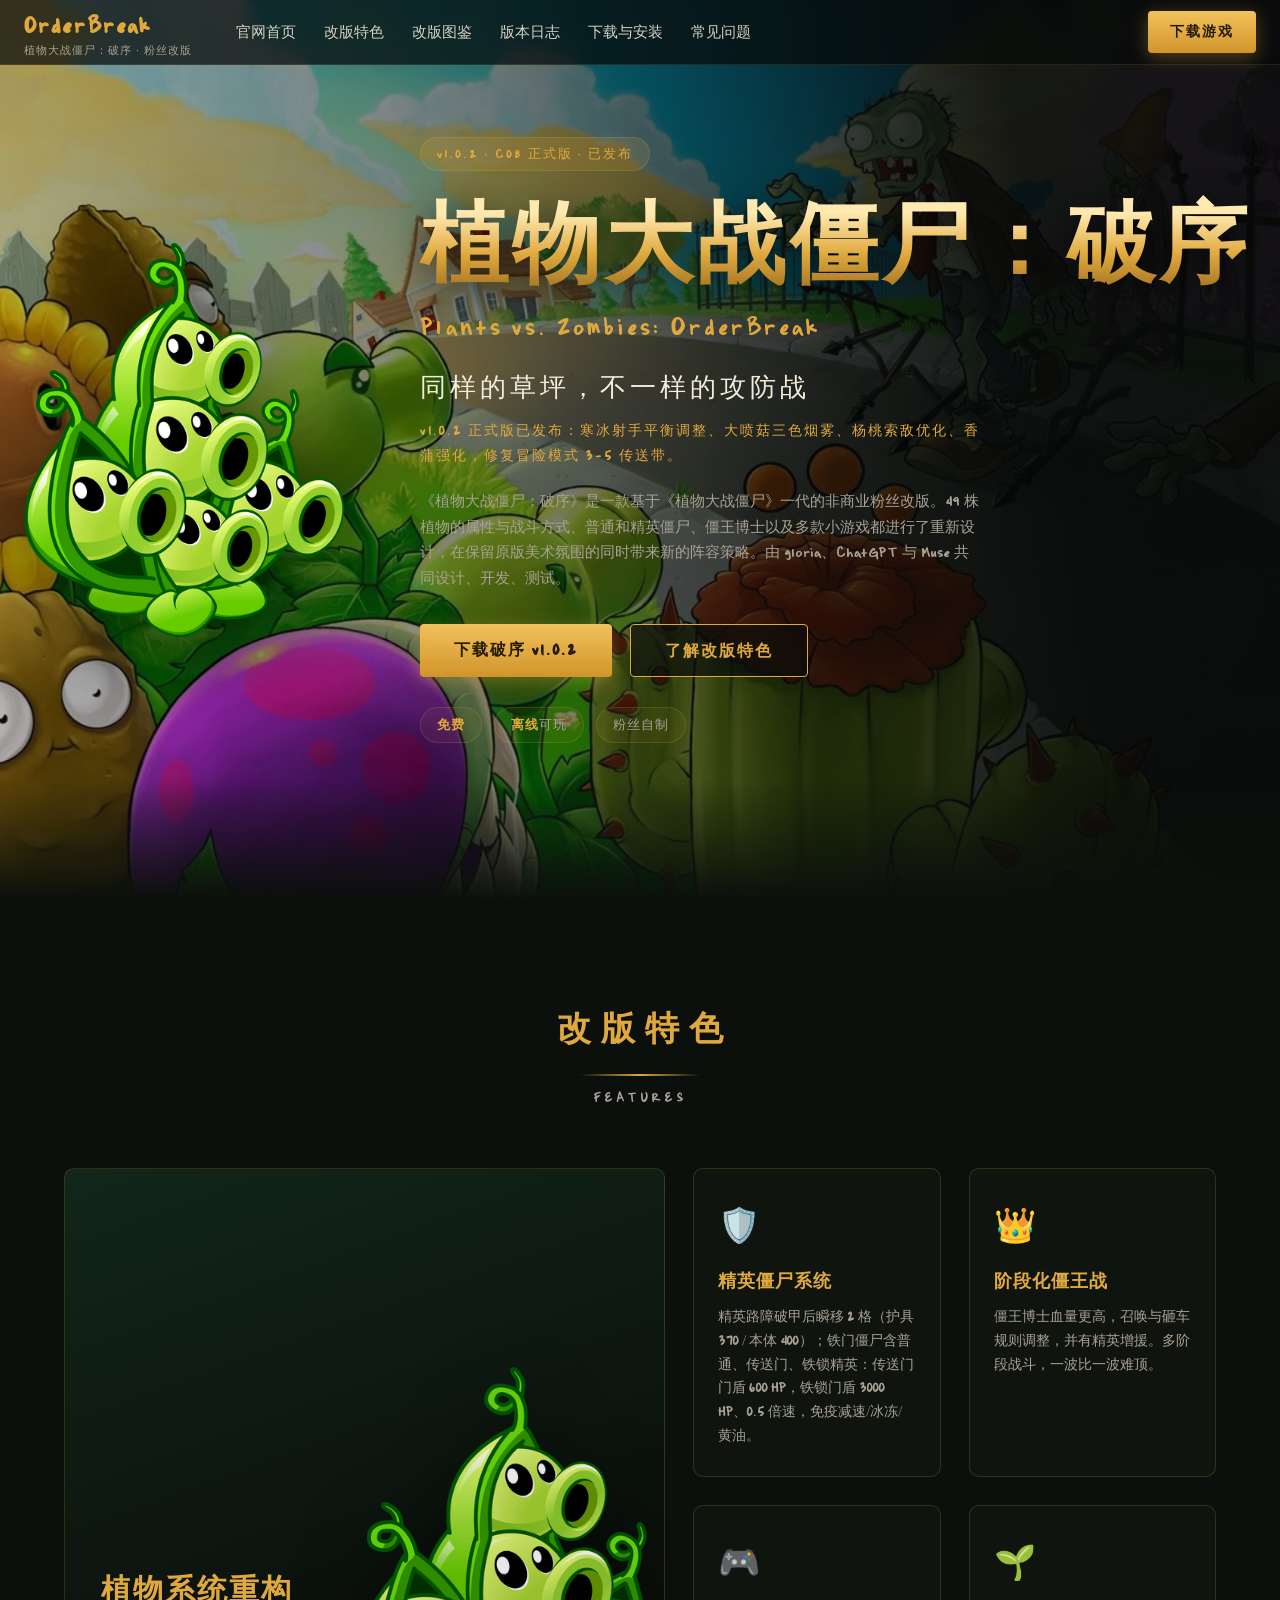
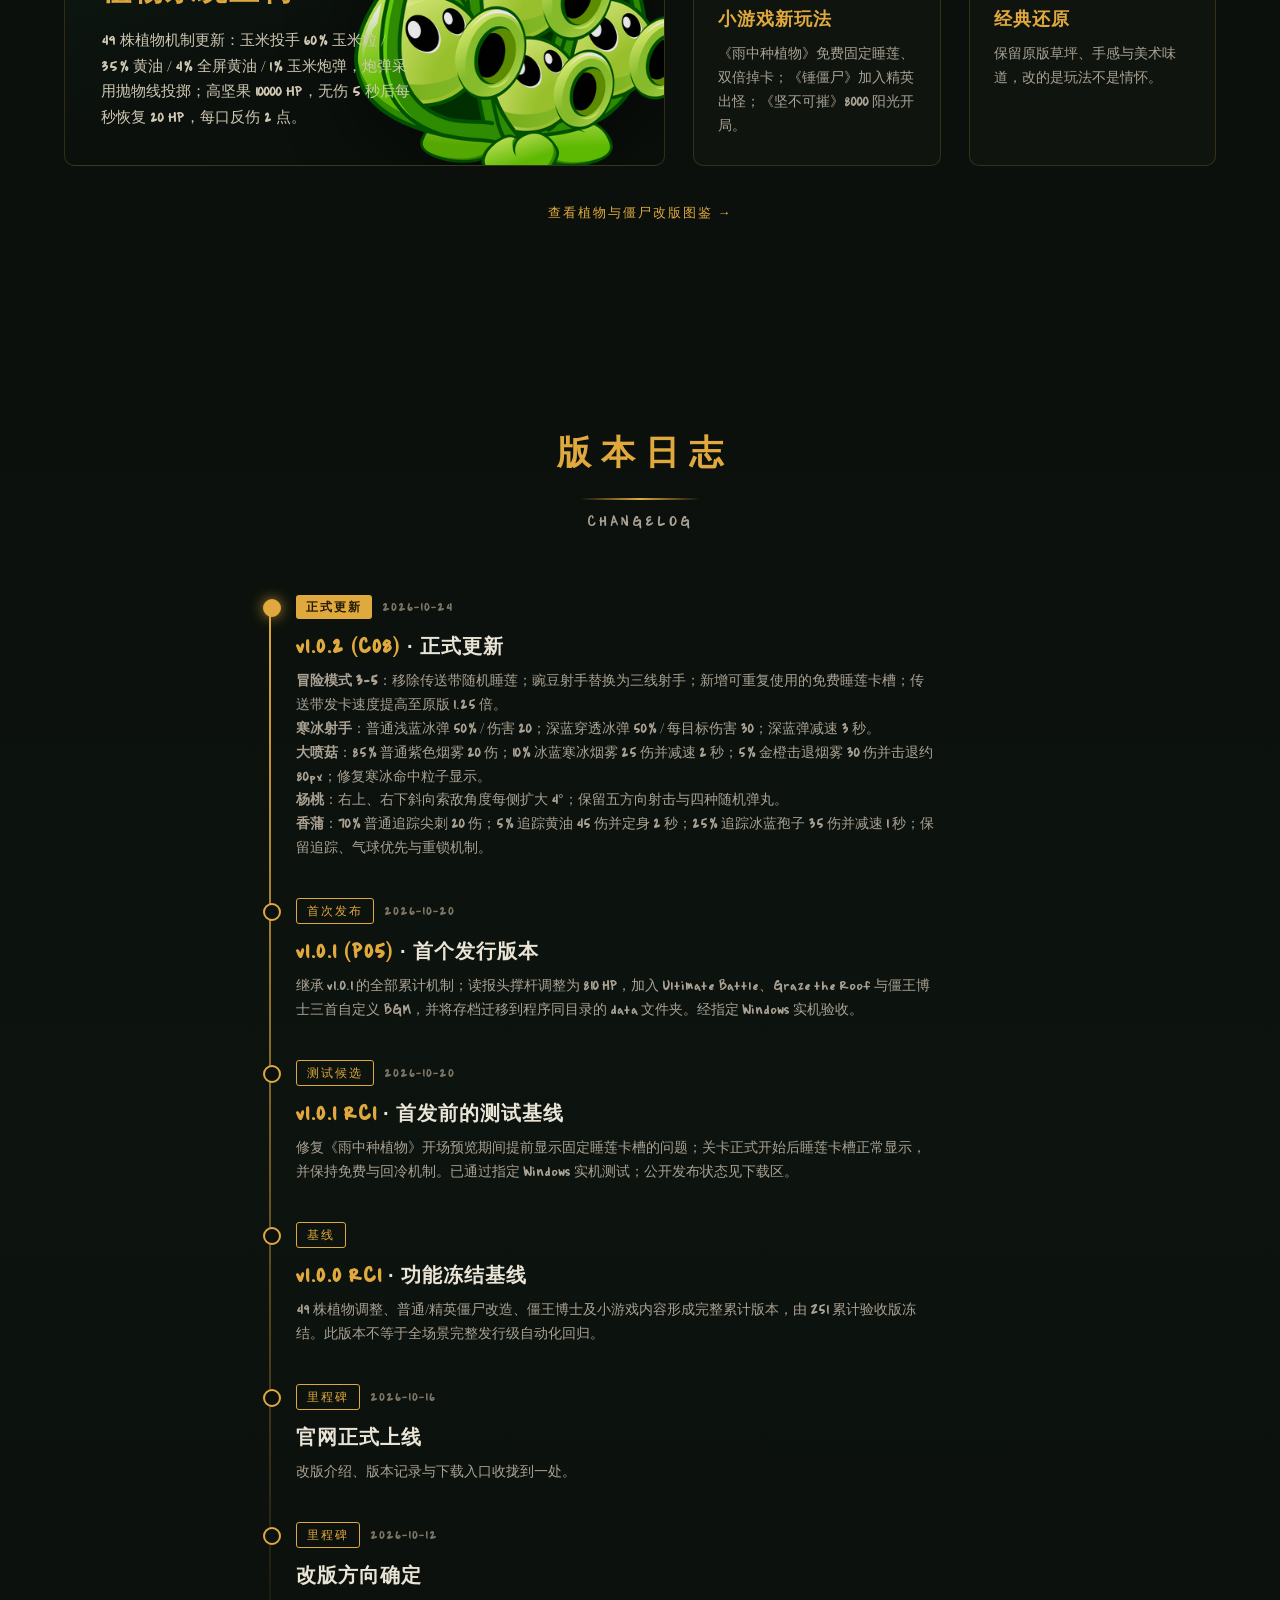
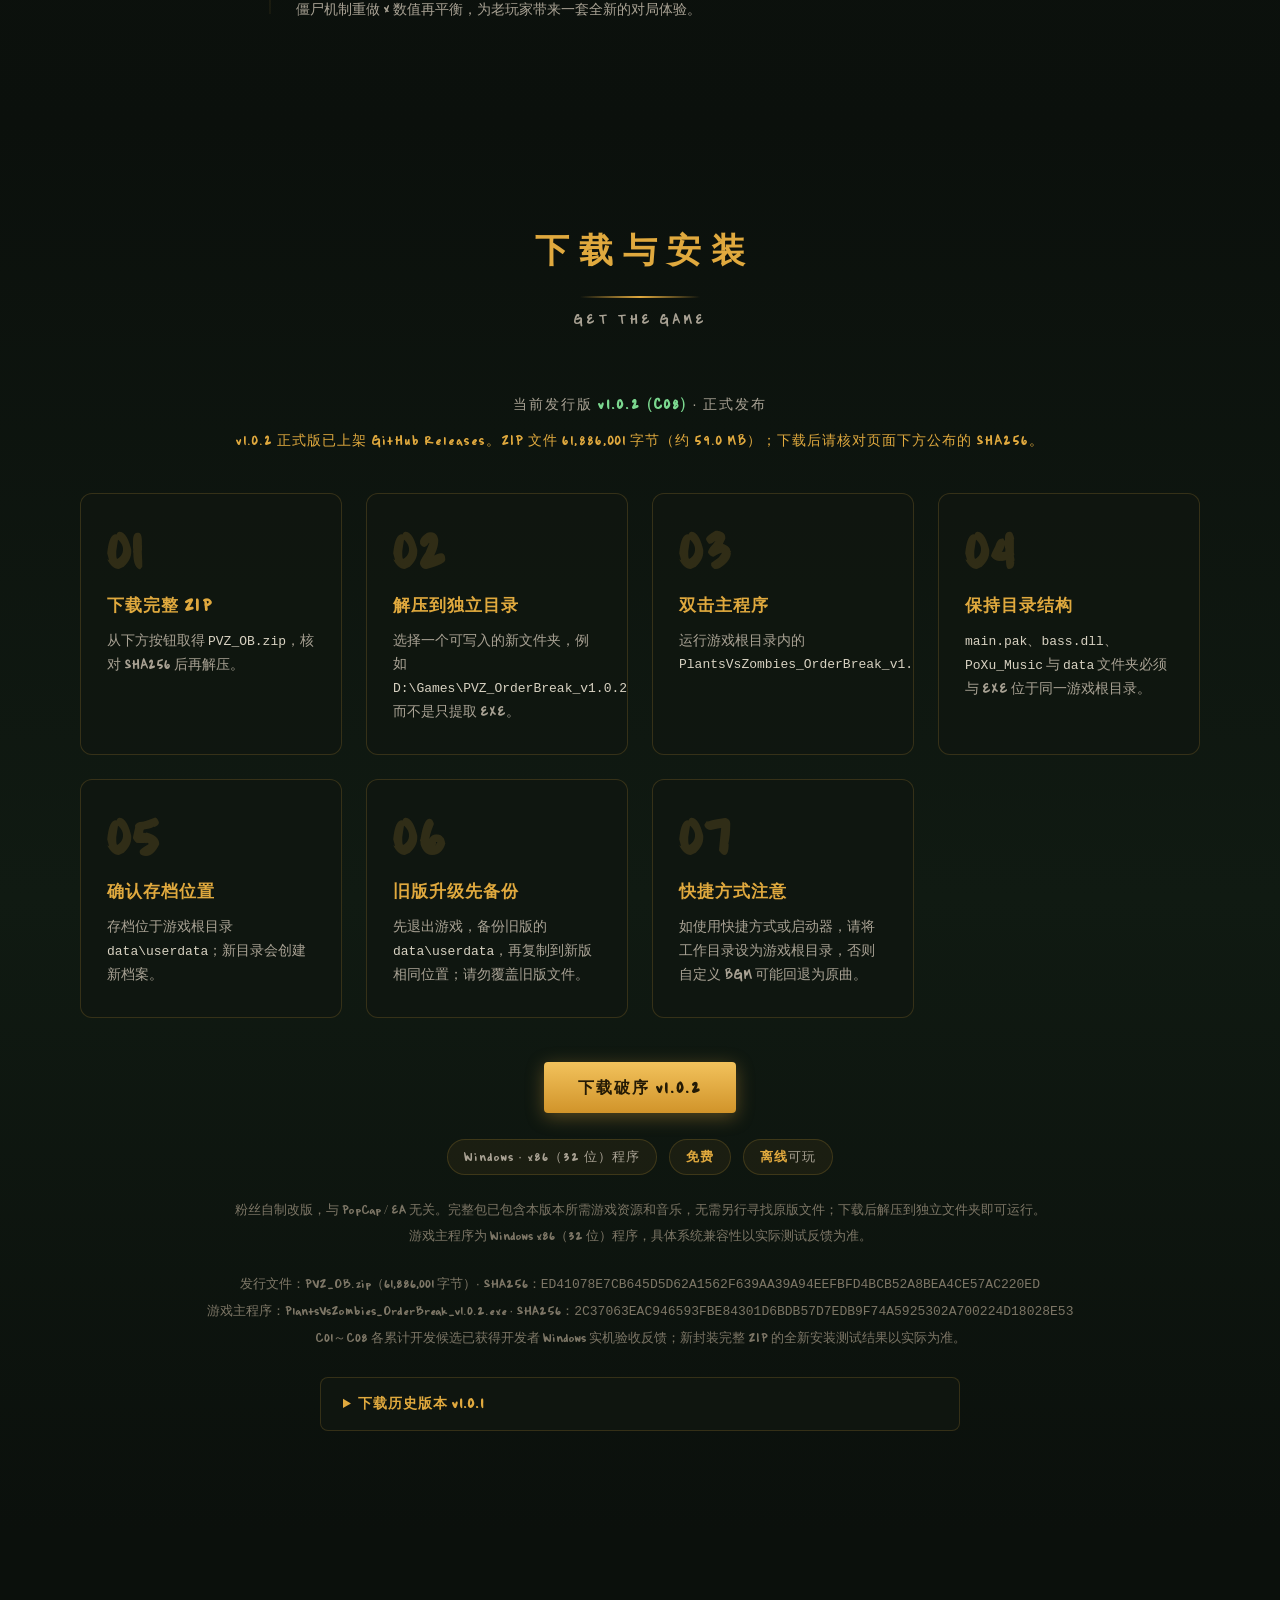
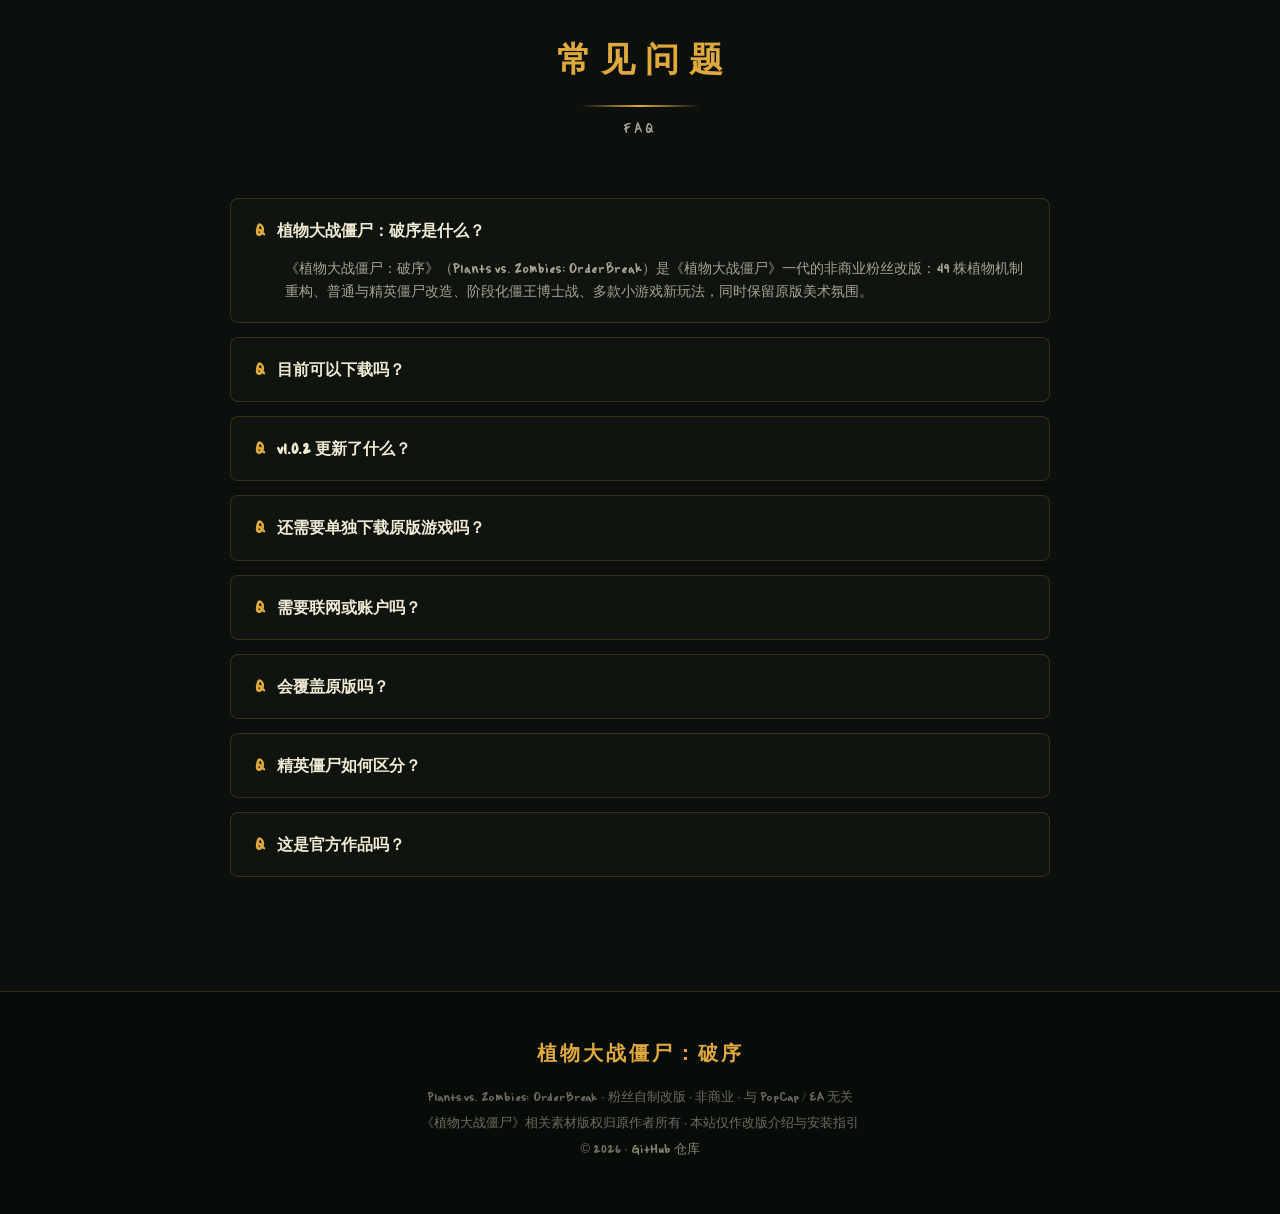
==== commit d43c87fb: "官网第三阶段更新：v1.0.2（C08）正式版上线，下载与图鉴同步" ====
--- a/index.html
+++ b/index.html
@@ -4,10 +4,10 @@
 <meta charset="UTF-8">
 <meta name="viewport" content="width=device-width, initial-scale=1.0">
 <title>植物大战僵尸：破序 | OrderBreak · 粉丝改版</title>
-<meta name="description" content="《植物大战僵尸：破序》(Plants vs. Zombies: OrderBreak)——基于《植物大战僵尸》一代的非商业粉丝改版：49 株植物机制重构、精英僵尸系统、阶段化僵王战与小游戏新玩法。v1.0.1（P05）已通过指定 Windows 实机验收，正式发布。">
+<meta name="description" content="《植物大战僵尸：破序》(Plants vs. Zombies: OrderBreak)——基于《植物大战僵尸》一代的非商业粉丝改版：49 株植物机制重构、精英僵尸系统、阶段化僵王战与小游戏新玩法。v1.0.2（C08）正式发布：寒冰射手平衡调整、大喷菇三色烟雾、杨桃索敌优化、香蒲强化，并修复冒险模式 3-5 传送带。">
 <meta property="og:type" content="website">
 <meta property="og:title" content="植物大战僵尸：破序 | OrderBreak · 粉丝改版">
-<meta property="og:description" content="《植物大战僵尸：破序》(Plants vs. Zombies: OrderBreak)——基于《植物大战僵尸》一代的非商业粉丝改版：49 株植物机制重构、精英僵尸系统、阶段化僵王战与小游戏新玩法。v1.0.1（P05）已通过指定 Windows 实机验收，正式发布。">
+<meta property="og:description" content="《植物大战僵尸：破序》(Plants vs. Zombies: OrderBreak)——基于《植物大战僵尸》一代的非商业粉丝改版：49 株植物机制重构、精英僵尸系统、阶段化僵王战与小游戏新玩法。v1.0.2（C08）正式发布：寒冰射手平衡调整、大喷菇三色烟雾、杨桃索敌优化、香蒲强化，并修复冒险模式 3-5 传送带。">
 <meta property="og:url" content="https://qffy715.github.io/PVZ-OB/">
 <style>
 @font-face{
@@ -69,6 +69,7 @@
 .hero .en-sub{font-size:clamp(16px,2.4vw,24px);color:var(--gold);letter-spacing:3px;margin-top:12px}
 .hero .slogan{font-size:clamp(18px,2.6vw,26px);color:#f2ecdc;margin:18px 0 8px;letter-spacing:4px}
 .hero .desc{color:var(--muted);font-size:15px;max-width:560px;margin-bottom:34px}
+.ver-note{color:var(--gold);font-size:14px;letter-spacing:2px;margin:0 0 20px;line-height:1.8;max-width:560px}
 .hero-btns{display:flex;gap:18px;flex-wrap:wrap}
 .hero-art{flex:0 0 auto;display:flex;justify-content:center}
 .hero-art img{width:min(320px,58vw);height:auto;filter:drop-shadow(0 24px 50px rgba(0,0,0,.55));
@@ -134,6 +135,12 @@
 .step p code{color:#d8d2c2;font-family:Consolas,Menlo,monospace;font-size:13px}
 .dl-cta{margin:6px 0 8px}
 .dl-note{font-size:13px;color:#7d7666;margin-top:22px;line-height:2}
+.hist-ver{max-width:640px;margin:26px auto 0;text-align:left;background:var(--panel);
+border:1px solid var(--line);border-radius:8px;padding:14px 22px}
+.hist-ver summary{cursor:pointer;color:var(--gold);font-size:14px;font-weight:700;letter-spacing:1px}
+.hist-ver p{margin-top:10px;color:var(--muted);font-size:13px;line-height:2}
+.hist-ver p code{color:#d8d2c2;font-family:Consolas,Menlo,monospace;font-size:12px}
+.hist-ver a{color:var(--gold)} .hist-ver a:hover{text-decoration:underline;text-underline-offset:4px}
 #download .chips{margin-top:26px}
 .faq{max-width:820px;margin:0 auto}
 .faq details{background:var(--panel);border:1px solid var(--line);border-radius:8px;
@@ -230,7 +237,7 @@
 <a href="#download">下载与安装</a>
 <a href="#faq">常见问题</a>
 </div>
-<a class="btn btn-gold btn-sm nav-cta" href="https://github.com/qffy715/PVZ-OB/releases/download/v1.0.1/PVZ_OB.zip">下载游戏</a>
+<a class="btn btn-gold btn-sm nav-cta" href="https://github.com/qffy715/PVZ-OB/releases/download/v1.0.2/PVZ_OB.zip">下载游戏</a>
 <button class="nav-toggle" aria-label="打开导航菜单" aria-expanded="false" aria-controls="navMenu"><span></span><span></span><span></span></button>
 </div>
 </nav>
@@ -238,13 +245,14 @@
 <div class="hero-inner">
 <div class="hero-art"><img src="peashooter.png" alt="豌豆射手" width="423" height="520"></div>
 <div class="hero-text">
-<span class="ver-badge">v1.0.1 · P05 首个发行版 · 已发布</span>
+<span class="ver-badge">v1.0.2 · C08 正式版 · 已发布</span>
 <h1>植物大战僵尸：破序</h1>
 <div class="en-sub">Plants vs. Zombies: OrderBreak</div>
 <div class="slogan">同样的草坪，不一样的攻防战</div>
+<p class="ver-note">v1.0.2 正式版已发布：寒冰射手平衡调整、大喷菇三色烟雾、杨桃索敌优化、香蒲强化，修复冒险模式 3-5 传送带。</p>
 <p class="desc">《植物大战僵尸：破序》是一款基于《植物大战僵尸》一代的非商业粉丝改版。49 株植物的属性与战斗方式、普通和精英僵尸、僵王博士以及多款小游戏都进行了重新设计，在保留原版美术氛围的同时带来新的阵容策略。由 gloria、ChatGPT 与 Muse 共同设计、开发、测试。</p>
 <div class="hero-btns">
-<a class="btn btn-gold" href="https://github.com/qffy715/PVZ-OB/releases/download/v1.0.1/PVZ_OB.zip">下载破序 v1.0.1</a>
+<a class="btn btn-gold" href="https://github.com/qffy715/PVZ-OB/releases/download/v1.0.2/PVZ_OB.zip">下载破序 v1.0.2</a>
 <a class="btn btn-dark" href="#features">了解改版特色</a>
 </div>
 <div class="chips">
@@ -287,7 +295,16 @@
 </div>
 <div class="timeline">
 <div class="tl-item now rv">
-<span class="tl-tag hot">首次发布</span><time>2026-10-20</time>
+<span class="tl-tag hot">正式更新</span><time>2026-10-24</time>
+<h3><span class="v">v1.0.2 (C08)</span> · 正式更新</h3>
+<p><b>冒险模式 3-5</b>：移除传送带随机睡莲；豌豆射手替换为三线射手；新增可重复使用的免费睡莲卡槽；传送带发卡速度提高至原版 1.25 倍。<br>
+<b>寒冰射手</b>：普通浅蓝冰弹 50% / 伤害 20；深蓝穿透冰弹 50% / 每目标伤害 30；深蓝弹减速 3 秒。<br>
+<b>大喷菇</b>：85% 普通紫色烟雾 20 伤；10% 冰蓝寒冰烟雾 25 伤并减速 2 秒；5% 金橙击退烟雾 30 伤并击退约 80px；修复寒冰命中粒子显示。<br>
+<b>杨桃</b>：右上、右下斜向索敌角度每侧扩大 4°；保留五方向射击与四种随机弹丸。<br>
+<b>香蒲</b>：70% 普通追踪尖刺 20 伤；5% 追踪黄油 45 伤并定身 2 秒；25% 追踪冰蓝孢子 35 伤并减速 1 秒；保留追踪、气球优先与重锁机制。</p>
+</div>
+<div class="tl-item rv">
+<span class="tl-tag">首次发布</span><time>2026-10-20</time>
 <h3><span class="v">v1.0.1 (P05)</span> · 首个发行版本</h3>
 <p>继承 v1.0.1 的全部累计机制；读报头撑杆调整为 810 HP，加入 Ultimate Battle、Graze the Roof 与僵王博士三首自定义 BGM，并将存档迁移到程序同目录的 data 文件夹。经指定 Windows 实机验收。</p>
 </div>
@@ -320,22 +337,31 @@
 <h2>下载与安装</h2><div class="rule"></div>
 <p>GET&nbsp;THE&nbsp;GAME</p>
 </div>
-<div class="rv"><span class="dl-ver">当前发行版 <b>v1.0.1 (P05)</b> · 已通过指定 Windows 实机验收</span></div>
-<p class="dl-status rv">首个发行版本已上架 GitHub Releases。ZIP 文件约 61.9 MB；下载后请核对页面下方公布的 SHA256。</p>
+<div class="rv"><span class="dl-ver">当前发行版 <b>v1.0.2 (C08)</b> · 正式发布</span></div>
+<p class="dl-status rv">v1.0.2 正式版已上架 GitHub Releases。ZIP 文件 61,886,001 字节（约 59.0 MB）；下载后请核对页面下方公布的 SHA256。</p>
 <div class="steps">
-<div class="step rv"><div class="num">01</div><h4>下载并核对文件</h4><p>从下方 GitHub Release 取得 <code>PVZ_OB.zip</code>，校验 SHA256 后再解压。</p></div>
-<div class="step rv"><div class="num">02</div><h4>解压到独立目录</h4><p>建议为《破序》建立单独文件夹。不要将发行包覆盖到现有原版游戏目录，以免影响原文件。</p></div>
-<div class="step rv"><div class="num">03</div><h4>保留音乐与 data 目录结构</h4><p>确保 <code>PoXu_Music</code> 中的三首 OGG 与游戏 EXE 同级；<code>data</code> 用于保存《破序》存档，首次运行时可自动创建所需目录。</p></div>
-<div class="step rv"><div class="num">04</div><h4>启动与验收</h4><p>双击 <code>PlantsVsZombies_OrderBreak_v1.0.1_.exe</code>，确认运行及存档；请勿与原版混用存档。</p></div>
-</div>
-<div class="dl-cta rv"><a class="btn btn-gold" href="https://github.com/qffy715/PVZ-OB/releases/download/v1.0.1/PVZ_OB.zip">下载破序 v1.0.1（PVZ_OB.zip）</a></div>
+<div class="step rv"><div class="num">01</div><h4>下载完整 ZIP</h4><p>从下方按钮取得 <code>PVZ_OB.zip</code>，核对 SHA256 后再解压。</p></div>
+<div class="step rv"><div class="num">02</div><h4>解压到独立目录</h4><p>选择一个可写入的新文件夹，例如 <code>D:\Games\PVZ_OrderBreak_v1.0.2</code>，而不是只提取 EXE。</p></div>
+<div class="step rv"><div class="num">03</div><h4>双击主程序</h4><p>运行游戏根目录内的 <code>PlantsVsZombies_OrderBreak_v1.0.2.exe</code>。</p></div>
+<div class="step rv"><div class="num">04</div><h4>保持目录结构</h4><p><code>main.pak</code>、<code>bass.dll</code>、<code>PoXu_Music</code> 与 <code>data</code> 文件夹必须与 EXE 位于同一游戏根目录。</p></div>
+<div class="step rv"><div class="num">05</div><h4>确认存档位置</h4><p>存档位于游戏根目录 <code>data\userdata</code>；新目录会创建新档案。</p></div>
+<div class="step rv"><div class="num">06</div><h4>旧版升级先备份</h4><p>先退出游戏，备份旧版的 <code>data\userdata</code>，再复制到新版相同位置；请勿覆盖旧版文件。</p></div>
+<div class="step rv"><div class="num">07</div><h4>快捷方式注意</h4><p>如使用快捷方式或启动器，请将工作目录设为游戏根目录，否则自定义 BGM 可能回退为原曲。</p></div>
+</div>
+<div class="dl-cta rv"><a class="btn btn-gold" href="https://github.com/qffy715/PVZ-OB/releases/download/v1.0.2/PVZ_OB.zip">下载破序 v1.0.2</a></div>
 <div class="chips rv">
 <span class="chip">Windows · x86（32 位）程序</span>
 <span class="chip"><b>免费</b></span>
 <span class="chip"><b>离线</b>可玩</span>
 </div>
 <p class="dl-note rv">粉丝自制改版，与 PopCap / EA 无关。完整包已包含本版本所需游戏资源和音乐，无需另行寻找原版文件；下载后解压到独立文件夹即可运行。<br>游戏主程序为 Windows x86（32 位）程序，具体系统兼容性以实际测试反馈为准。</p>
-<p class="dl-note rv">发行文件：PVZ_OB.zip · SHA256：<code>4F03FF3C5A7DFDE631332B2B827FA833127ED2015AB244C3D7C2DA9564959579</code></p>
+<p class="dl-note rv">发行文件：PVZ_OB.zip（61,886,001 字节）· SHA256：<code>ED41078E7CB645D5D62A1562F639AA39A94EEFBFD4BCB52A8BEA4CE57AC220ED</code><br>
+游戏主程序：PlantsVsZombies_OrderBreak_v1.0.2.exe · SHA256：<code>2C37063EAC946593FBE84301D6BDB57D7EDB9F74A5925302A700224D18028E53</code><br>
+C01～C08 各累计开发候选已获得开发者 Windows 实机验收反馈；新封装完整 ZIP 的全新安装测试结果以实际为准。</p>
+<details class="hist-ver rv"><summary>下载历史版本 v1.0.1</summary>
+<p>v1.0.1（P05）首个发行版本仍保留：<a href="https://github.com/qffy715/PVZ-OB/releases/tag/v1.0.1">前往 v1.0.1 Release 页面 →</a><br>
+历史发行文件 SHA256：<code>4F03FF3C5A7DFDE631332B2B827FA833127ED2015AB244C3D7C2DA9564959579</code></p>
+</details>
 </div>
 </section>
 <section id="faq">
@@ -346,10 +372,11 @@
 </div>
 <div class="faq">
 <details class="rv" open><summary>植物大战僵尸：破序是什么？</summary><p>《植物大战僵尸：破序》（Plants vs. Zombies: OrderBreak）是《植物大战僵尸》一代的非商业粉丝改版：49 株植物机制重构、普通与精英僵尸改造、阶段化僵王博士战、多款小游戏新玩法，同时保留原版美术氛围。</p></details>
-<details class="rv"><summary>目前可以下载吗？</summary><p>可以。首发版 v1.0.1 (P05) 已提供 ZIP 下载，请使用页面提供的 GitHub Releases 直链，并核对 SHA256：<code>4F03FF3C5A7DFDE631332B2B827FA833127ED2015AB244C3D7C2DA9564959579</code>。</p></details>
+<details class="rv"><summary>目前可以下载吗？</summary><p>可以。当前正式版为 v1.0.2（C08），请使用页面提供的 GitHub Releases 直链下载，并核对 SHA256：<code>ED41078E7CB645D5D62A1562F639AA39A94EEFBFD4BCB52A8BEA4CE57AC220ED</code>。</p></details>
+<details class="rv"><summary>v1.0.2 更新了什么？</summary><p>相对 v1.0.1：冒险模式 3-5 传送带修复（三线射手替换豌豆射手、新增免费睡莲卡槽、发卡提速 1.25 倍）；寒冰射手 50% 普通冰弹 / 50% 深蓝穿透冰弹；大喷菇新增冰蓝寒冰烟雾与金橙击退烟雾；杨桃斜向索敌扩大 4°；香蒲黄油与冰孢子概率提升。详情见版本日志。</p></details>
 <details class="rv"><summary>还需要单独下载原版游戏吗？</summary><p>不需要另行下载安装原版游戏。本次提供的是完整发行 ZIP，已包含启动本版本所需的 EXE、main.pak、bass.dll 和音乐资源，解压到独立文件夹即可运行。</p></details>
 <details class="rv"><summary>需要联网或账户吗？</summary><p>不需要。游戏本体为纯单机，运行时无需在线登录。</p></details>
-<details class="rv"><summary>会覆盖原版吗？</summary><p>不会自动覆盖。请将 ZIP 解压到独立文件夹，不要覆盖已有原版文件。《破序》v1.0.1 (P05) 的存档位于其 EXE 同目录下的 <code>data\userdata</code>；首次运行前仍建议备份重要存档。</p></details>
+<details class="rv"><summary>会覆盖原版吗？</summary><p>不会自动覆盖。请将 ZIP 解压到独立文件夹，不要覆盖已有原版文件。《破序》v1.0.2（C08）的存档位于其 EXE 同目录下的 <code>data\userdata</code>；从旧版升级前请先退出游戏并备份旧版存档，再复制到新版相同位置。</p></details>
 <details class="rv"><summary>精英僵尸如何区分？</summary><p>通过外观变化、不同的护甲与速度和专属机制区分；完整数值与图鉴筹备中。</p></details>
 <details class="rv"><summary>这是官方作品吗？</summary><p>不是。破序为粉丝自制、非商业性质，与 PopCap / EA 无任何官方关联；《植物大战僵尸》相关权利归其权利人所有。</p></details>
 </div>
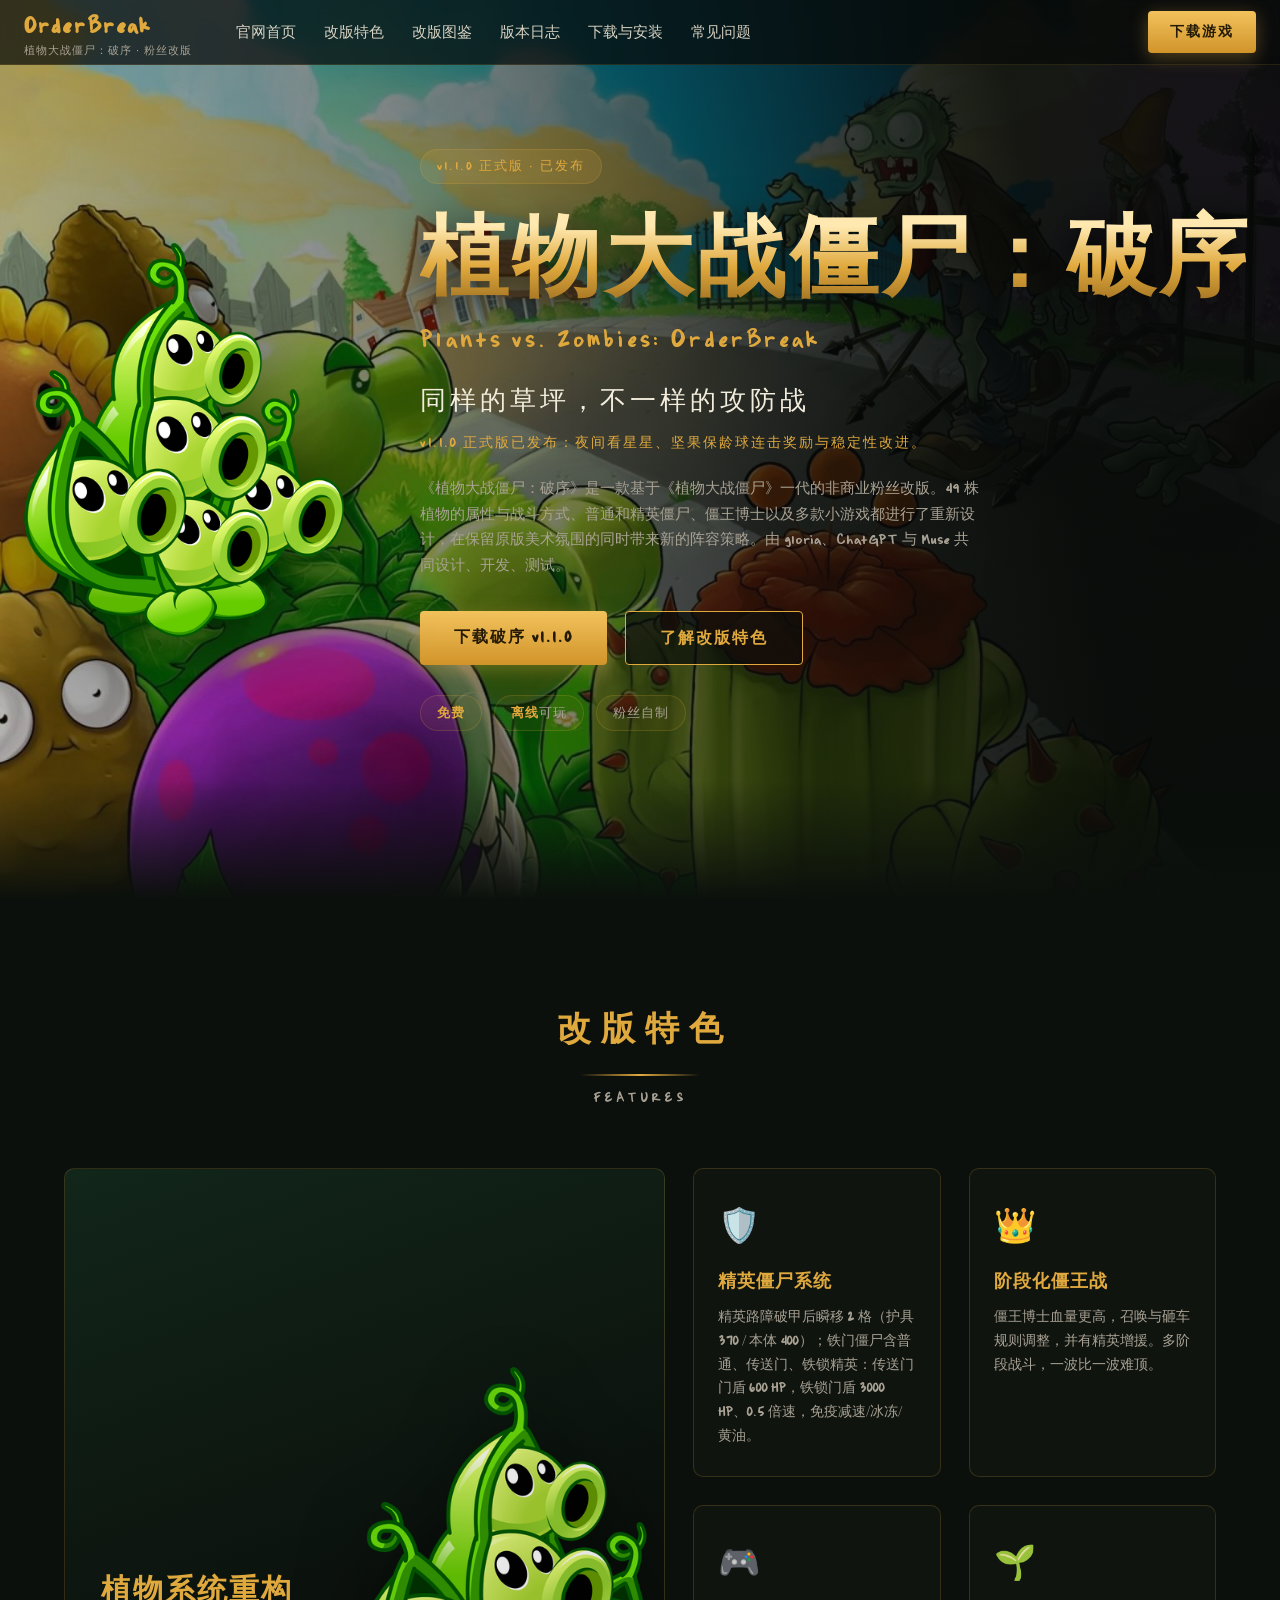
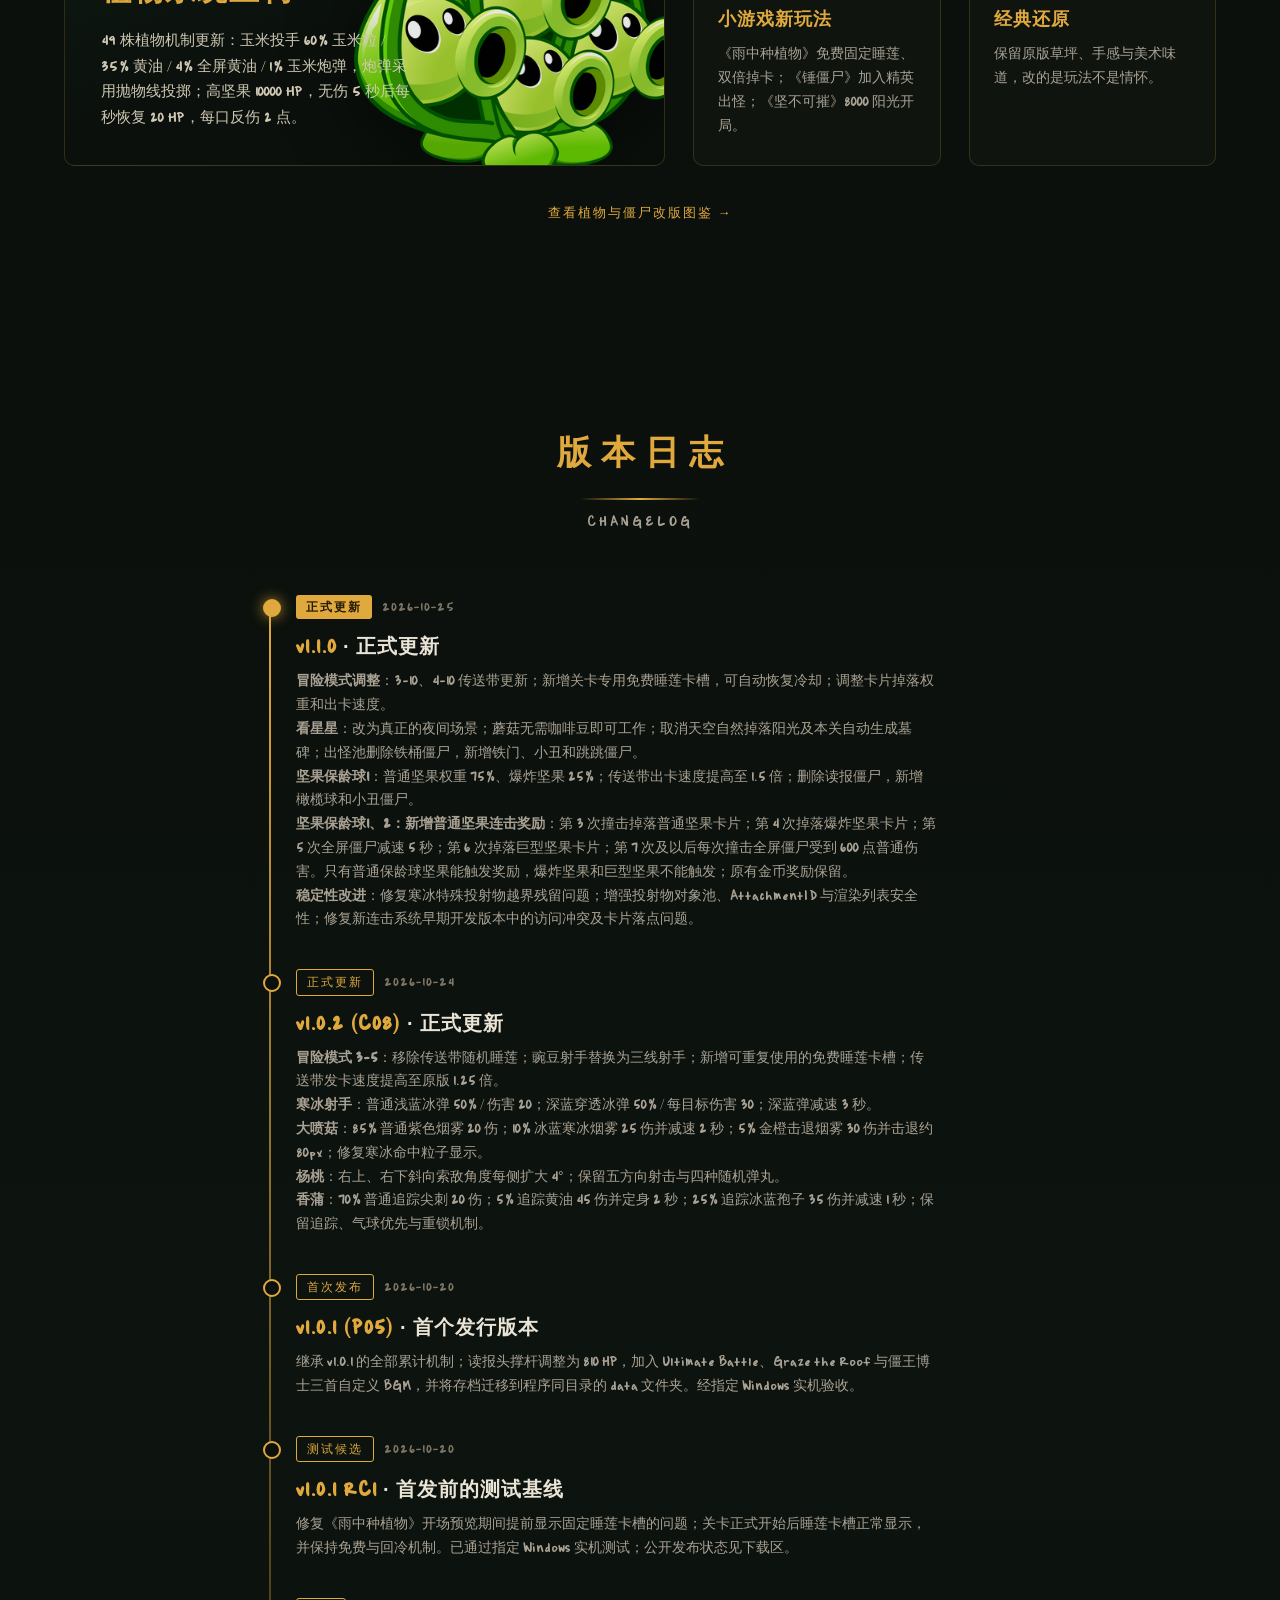
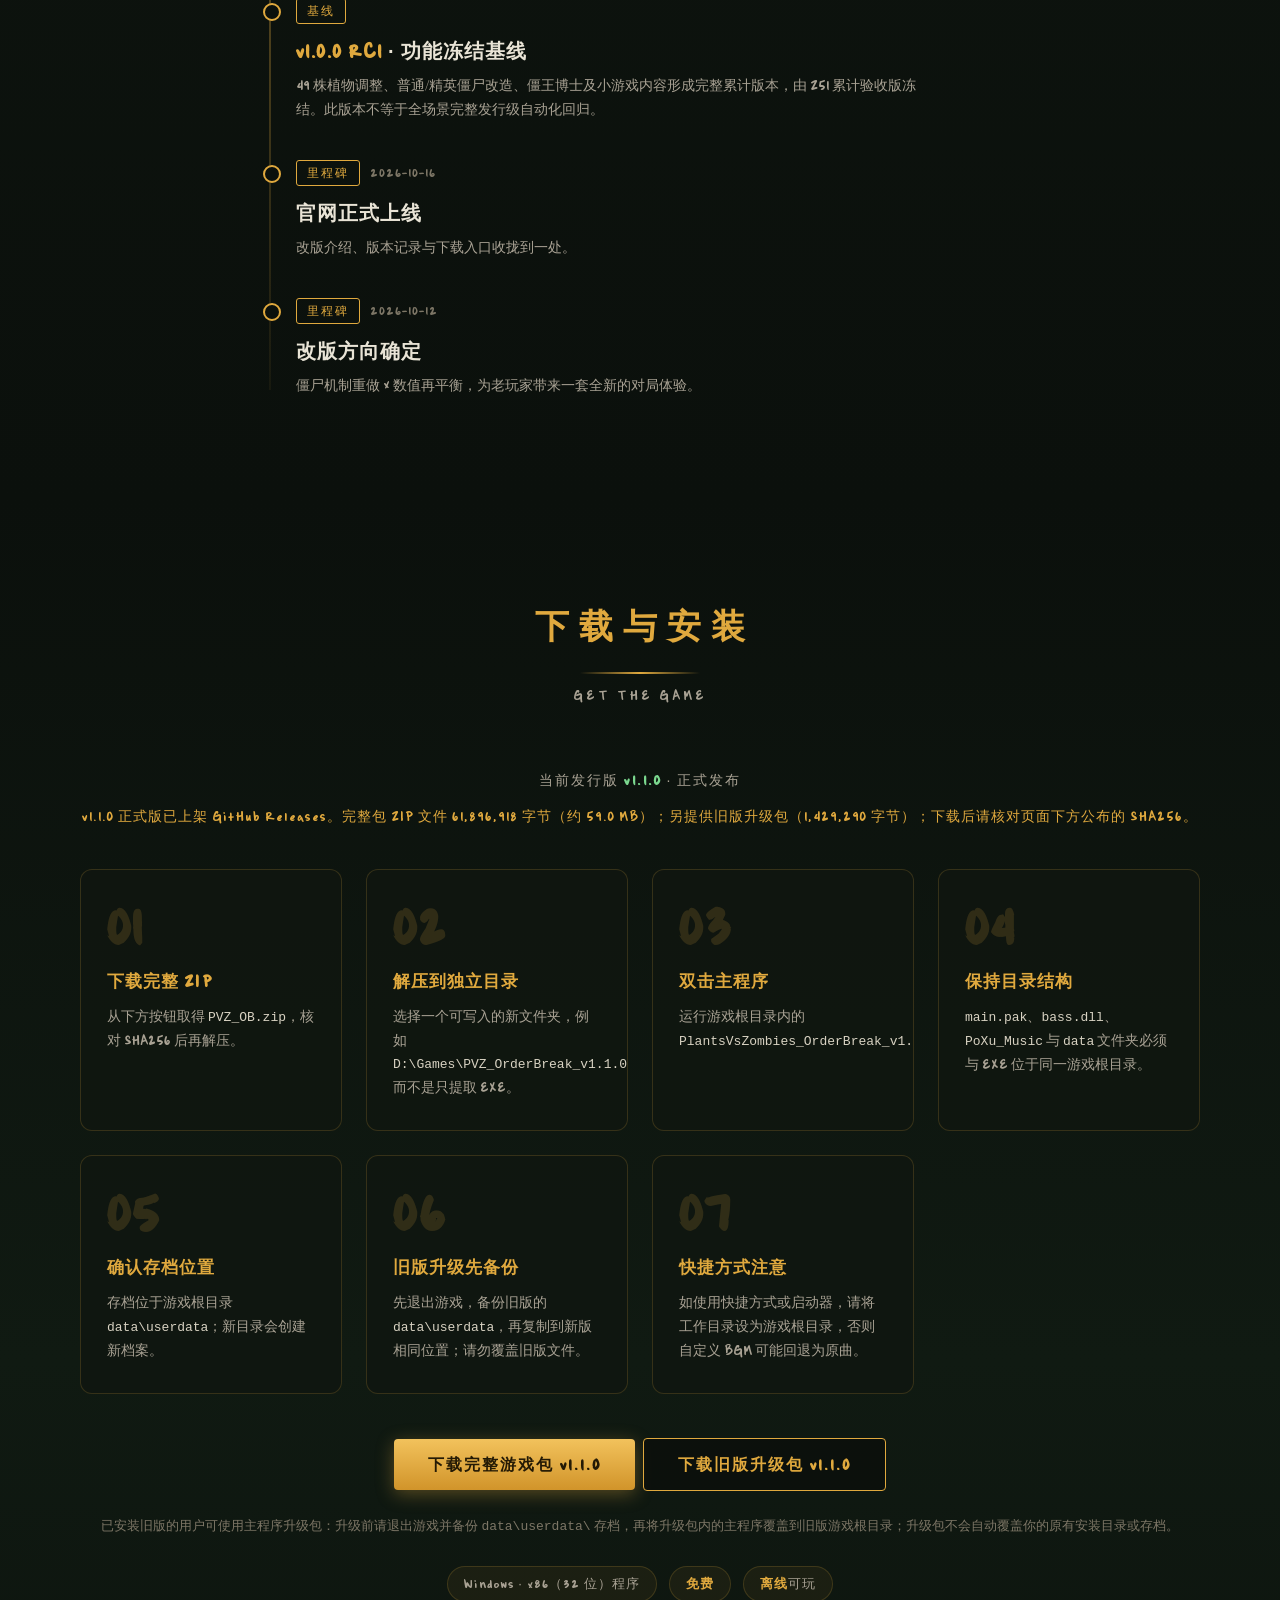
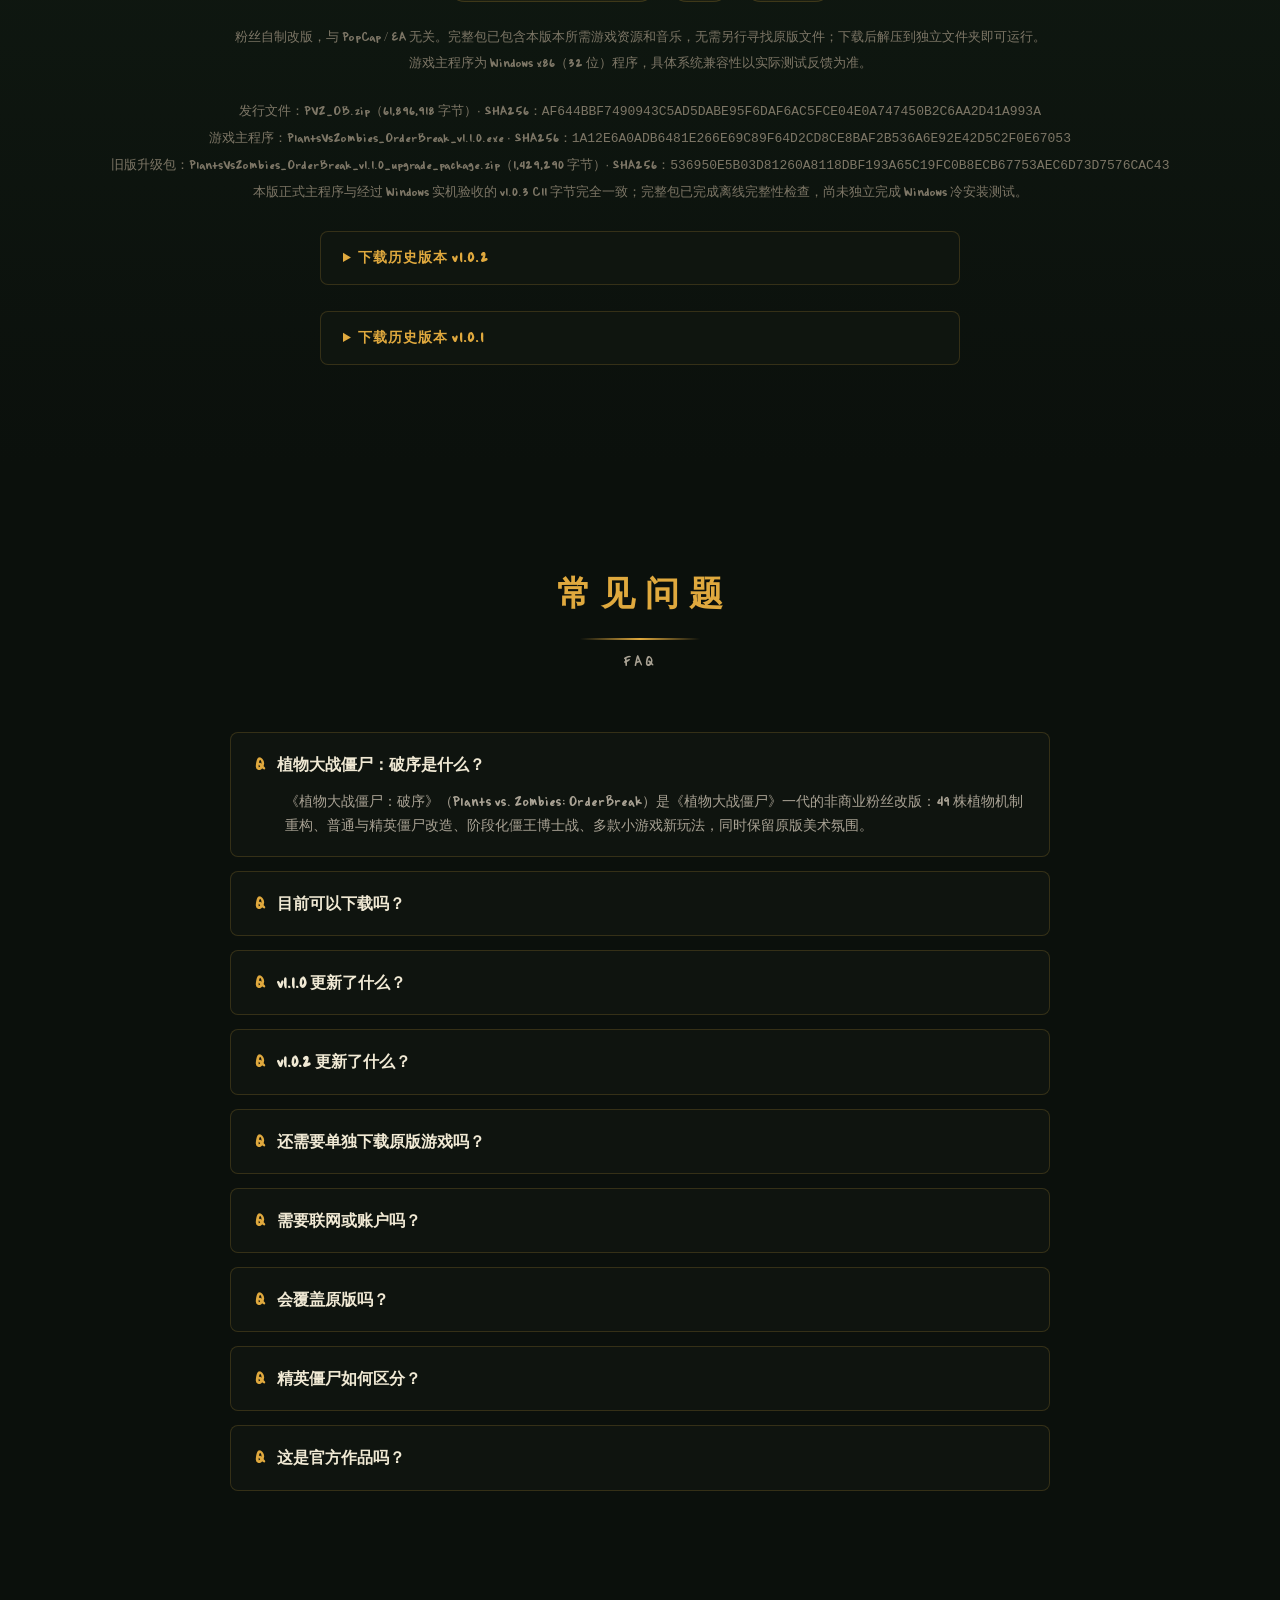
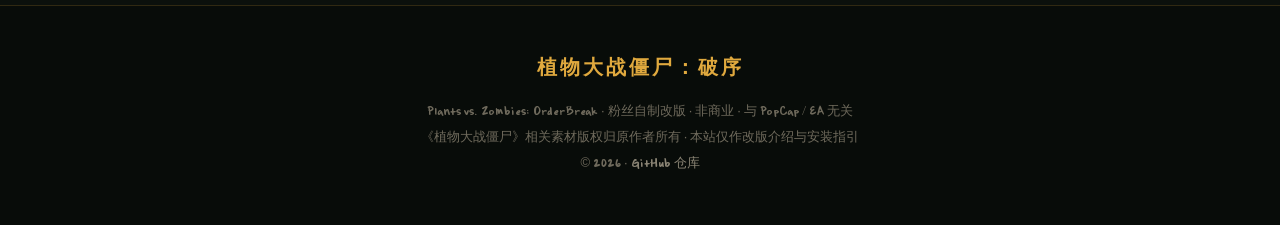
==== commit bee3b735: "官网更新：v1.1.0 正式版上线，下载与版本日志同步" ====
--- a/index.html
+++ b/index.html
@@ -4,10 +4,10 @@
 <meta charset="UTF-8">
 <meta name="viewport" content="width=device-width, initial-scale=1.0">
 <title>植物大战僵尸：破序 | OrderBreak · 粉丝改版</title>
-<meta name="description" content="《植物大战僵尸：破序》(Plants vs. Zombies: OrderBreak)——基于《植物大战僵尸》一代的非商业粉丝改版：49 株植物机制重构、精英僵尸系统、阶段化僵王战与小游戏新玩法。v1.0.2（C08）正式发布：寒冰射手平衡调整、大喷菇三色烟雾、杨桃索敌优化、香蒲强化，并修复冒险模式 3-5 传送带。">
+<meta name="description" content="《植物大战僵尸：破序》(Plants vs. Zombies: OrderBreak)——基于《植物大战僵尸》一代的非商业粉丝改版：49 株植物机制重构、精英僵尸系统、阶段化僵王战与小游戏新玩法。v1.1.0 正式发布：夜间看星星、坚果保龄球连击奖励与稳定性改进。">
 <meta property="og:type" content="website">
 <meta property="og:title" content="植物大战僵尸：破序 | OrderBreak · 粉丝改版">
-<meta property="og:description" content="《植物大战僵尸：破序》(Plants vs. Zombies: OrderBreak)——基于《植物大战僵尸》一代的非商业粉丝改版：49 株植物机制重构、精英僵尸系统、阶段化僵王战与小游戏新玩法。v1.0.2（C08）正式发布：寒冰射手平衡调整、大喷菇三色烟雾、杨桃索敌优化、香蒲强化，并修复冒险模式 3-5 传送带。">
+<meta property="og:description" content="《植物大战僵尸：破序》(Plants vs. Zombies: OrderBreak)——基于《植物大战僵尸》一代的非商业粉丝改版：49 株植物机制重构、精英僵尸系统、阶段化僵王战与小游戏新玩法。v1.1.0 正式发布：夜间看星星、坚果保龄球连击奖励与稳定性改进。">
 <meta property="og:url" content="https://qffy715.github.io/PVZ-OB/">
 <style>
 @font-face{
@@ -237,7 +237,7 @@
 <a href="#download">下载与安装</a>
 <a href="#faq">常见问题</a>
 </div>
-<a class="btn btn-gold btn-sm nav-cta" href="https://github.com/qffy715/PVZ-OB/releases/download/v1.0.2/PVZ_OB.zip">下载游戏</a>
+<a class="btn btn-gold btn-sm nav-cta" href="https://github.com/qffy715/PVZ-OB/releases/download/v1.1.0/PVZ_OB.zip">下载游戏</a>
 <button class="nav-toggle" aria-label="打开导航菜单" aria-expanded="false" aria-controls="navMenu"><span></span><span></span><span></span></button>
 </div>
 </nav>
@@ -245,14 +245,14 @@
 <div class="hero-inner">
 <div class="hero-art"><img src="peashooter.png" alt="豌豆射手" width="423" height="520"></div>
 <div class="hero-text">
-<span class="ver-badge">v1.0.2 · C08 正式版 · 已发布</span>
+<span class="ver-badge">v1.1.0 正式版 · 已发布</span>
 <h1>植物大战僵尸：破序</h1>
 <div class="en-sub">Plants vs. Zombies: OrderBreak</div>
 <div class="slogan">同样的草坪，不一样的攻防战</div>
-<p class="ver-note">v1.0.2 正式版已发布：寒冰射手平衡调整、大喷菇三色烟雾、杨桃索敌优化、香蒲强化，修复冒险模式 3-5 传送带。</p>
+<p class="ver-note">v1.1.0 正式版已发布：夜间看星星、坚果保龄球连击奖励与稳定性改进。</p>
 <p class="desc">《植物大战僵尸：破序》是一款基于《植物大战僵尸》一代的非商业粉丝改版。49 株植物的属性与战斗方式、普通和精英僵尸、僵王博士以及多款小游戏都进行了重新设计，在保留原版美术氛围的同时带来新的阵容策略。由 gloria、ChatGPT 与 Muse 共同设计、开发、测试。</p>
 <div class="hero-btns">
-<a class="btn btn-gold" href="https://github.com/qffy715/PVZ-OB/releases/download/v1.0.2/PVZ_OB.zip">下载破序 v1.0.2</a>
+<a class="btn btn-gold" href="https://github.com/qffy715/PVZ-OB/releases/download/v1.1.0/PVZ_OB.zip">下载破序 v1.1.0</a>
 <a class="btn btn-dark" href="#features">了解改版特色</a>
 </div>
 <div class="chips">
@@ -295,7 +295,16 @@
 </div>
 <div class="timeline">
 <div class="tl-item now rv">
-<span class="tl-tag hot">正式更新</span><time>2026-10-24</time>
+<span class="tl-tag hot">正式更新</span><time>2026-10-25</time>
+<h3><span class="v">v1.1.0</span> · 正式更新</h3>
+<p><b>冒险模式调整</b>：3-10、4-10 传送带更新；新增关卡专用免费睡莲卡槽，可自动恢复冷却；调整卡片掉落权重和出卡速度。<br>
+<b>看星星</b>：改为真正的夜间场景；蘑菇无需咖啡豆即可工作；取消天空自然掉落阳光及本关自动生成墓碑；出怪池删除铁桶僵尸，新增铁门、小丑和跳跳僵尸。<br>
+<b>坚果保龄球1</b>：普通坚果权重 75%、爆炸坚果 25%；传送带出卡速度提高至 1.5 倍；删除读报僵尸，新增橄榄球和小丑僵尸。<br>
+<b>坚果保龄球1、2：新增普通坚果连击奖励</b>：第 3 次撞击掉落普通坚果卡片；第 4 次掉落爆炸坚果卡片；第 5 次全屏僵尸减速 5 秒；第 6 次掉落巨型坚果卡片；第 7 次及以后每次撞击全屏僵尸受到 600 点普通伤害。只有普通保龄球坚果能触发奖励，爆炸坚果和巨型坚果不能触发；原有金币奖励保留。<br>
+<b>稳定性改进</b>：修复寒冰特殊投射物越界残留问题；增强投射物对象池、AttachmentID 与渲染列表安全性；修复新连击系统早期开发版本中的访问冲突及卡片落点问题。</p>
+</div>
+<div class="tl-item rv">
+<span class="tl-tag">正式更新</span><time>2026-10-24</time>
 <h3><span class="v">v1.0.2 (C08)</span> · 正式更新</h3>
 <p><b>冒险模式 3-5</b>：移除传送带随机睡莲；豌豆射手替换为三线射手；新增可重复使用的免费睡莲卡槽；传送带发卡速度提高至原版 1.25 倍。<br>
 <b>寒冰射手</b>：普通浅蓝冰弹 50% / 伤害 20；深蓝穿透冰弹 50% / 每目标伤害 30；深蓝弹减速 3 秒。<br>
@@ -337,27 +346,33 @@
 <h2>下载与安装</h2><div class="rule"></div>
 <p>GET&nbsp;THE&nbsp;GAME</p>
 </div>
-<div class="rv"><span class="dl-ver">当前发行版 <b>v1.0.2 (C08)</b> · 正式发布</span></div>
-<p class="dl-status rv">v1.0.2 正式版已上架 GitHub Releases。ZIP 文件 61,886,001 字节（约 59.0 MB）；下载后请核对页面下方公布的 SHA256。</p>
+<div class="rv"><span class="dl-ver">当前发行版 <b>v1.1.0</b> · 正式发布</span></div>
+<p class="dl-status rv">v1.1.0 正式版已上架 GitHub Releases。完整包 ZIP 文件 61,896,918 字节（约 59.0 MB）；另提供旧版升级包（1,429,290 字节）；下载后请核对页面下方公布的 SHA256。</p>
 <div class="steps">
 <div class="step rv"><div class="num">01</div><h4>下载完整 ZIP</h4><p>从下方按钮取得 <code>PVZ_OB.zip</code>，核对 SHA256 后再解压。</p></div>
-<div class="step rv"><div class="num">02</div><h4>解压到独立目录</h4><p>选择一个可写入的新文件夹，例如 <code>D:\Games\PVZ_OrderBreak_v1.0.2</code>，而不是只提取 EXE。</p></div>
-<div class="step rv"><div class="num">03</div><h4>双击主程序</h4><p>运行游戏根目录内的 <code>PlantsVsZombies_OrderBreak_v1.0.2.exe</code>。</p></div>
+<div class="step rv"><div class="num">02</div><h4>解压到独立目录</h4><p>选择一个可写入的新文件夹，例如 <code>D:\Games\PVZ_OrderBreak_v1.1.0</code>，而不是只提取 EXE。</p></div>
+<div class="step rv"><div class="num">03</div><h4>双击主程序</h4><p>运行游戏根目录内的 <code>PlantsVsZombies_OrderBreak_v1.1.0.exe</code>。</p></div>
 <div class="step rv"><div class="num">04</div><h4>保持目录结构</h4><p><code>main.pak</code>、<code>bass.dll</code>、<code>PoXu_Music</code> 与 <code>data</code> 文件夹必须与 EXE 位于同一游戏根目录。</p></div>
 <div class="step rv"><div class="num">05</div><h4>确认存档位置</h4><p>存档位于游戏根目录 <code>data\userdata</code>；新目录会创建新档案。</p></div>
 <div class="step rv"><div class="num">06</div><h4>旧版升级先备份</h4><p>先退出游戏，备份旧版的 <code>data\userdata</code>，再复制到新版相同位置；请勿覆盖旧版文件。</p></div>
 <div class="step rv"><div class="num">07</div><h4>快捷方式注意</h4><p>如使用快捷方式或启动器，请将工作目录设为游戏根目录，否则自定义 BGM 可能回退为原曲。</p></div>
 </div>
-<div class="dl-cta rv"><a class="btn btn-gold" href="https://github.com/qffy715/PVZ-OB/releases/download/v1.0.2/PVZ_OB.zip">下载破序 v1.0.2</a></div>
+<div class="dl-cta rv"><a class="btn btn-gold" href="https://github.com/qffy715/PVZ-OB/releases/download/v1.1.0/PVZ_OB.zip">下载完整游戏包 v1.1.0</a>&nbsp;&nbsp;<a class="btn btn-dark" href="https://github.com/qffy715/PVZ-OB/releases/download/v1.1.0/PlantsVsZombies_OrderBreak_v1.1.0_upgrade_package.zip">下载旧版升级包 v1.1.0</a></div>
+<p class="dl-note rv">已安装旧版的用户可使用主程序升级包：升级前请退出游戏并备份 <code>data\userdata\</code> 存档，再将升级包内的主程序覆盖到旧版游戏根目录；升级包不会自动覆盖你的原有安装目录或存档。</p>
 <div class="chips rv">
 <span class="chip">Windows · x86（32 位）程序</span>
 <span class="chip"><b>免费</b></span>
 <span class="chip"><b>离线</b>可玩</span>
 </div>
 <p class="dl-note rv">粉丝自制改版，与 PopCap / EA 无关。完整包已包含本版本所需游戏资源和音乐，无需另行寻找原版文件；下载后解压到独立文件夹即可运行。<br>游戏主程序为 Windows x86（32 位）程序，具体系统兼容性以实际测试反馈为准。</p>
-<p class="dl-note rv">发行文件：PVZ_OB.zip（61,886,001 字节）· SHA256：<code>ED41078E7CB645D5D62A1562F639AA39A94EEFBFD4BCB52A8BEA4CE57AC220ED</code><br>
-游戏主程序：PlantsVsZombies_OrderBreak_v1.0.2.exe · SHA256：<code>2C37063EAC946593FBE84301D6BDB57D7EDB9F74A5925302A700224D18028E53</code><br>
-C01～C08 各累计开发候选已获得开发者 Windows 实机验收反馈；新封装完整 ZIP 的全新安装测试结果以实际为准。</p>
+<p class="dl-note rv">发行文件：PVZ_OB.zip（61,896,918 字节）· SHA256：<code>AF644BBF7490943C5AD5DABE95F6DAF6AC5FCE04E0A747450B2C6AA2D41A993A</code><br>
+游戏主程序：PlantsVsZombies_OrderBreak_v1.1.0.exe · SHA256：<code>1A12E6A0ADB6481E266E69C89F64D2CD8CE8BAF2B536A6E92E42D5C2F0E67053</code><br>
+旧版升级包：PlantsVsZombies_OrderBreak_v1.1.0_upgrade_package.zip（1,429,290 字节）· SHA256：<code>536950E5B03D81260A8118DBF193A65C19FC0B8ECB67753AEC6D73D7576CAC43</code><br>
+本版正式主程序与经过 Windows 实机验收的 v1.0.3 C11 字节完全一致；完整包已完成离线完整性检查，尚未独立完成 Windows 冷安装测试。</p>
+<details class="hist-ver rv"><summary>下载历史版本 v1.0.2</summary>
+<p>v1.0.2（C08）正式版本仍保留：<a href="https://github.com/qffy715/PVZ-OB/releases/tag/v1.0.2">前往 v1.0.2 Release 页面 →</a><br>
+历史发行文件 SHA256：<code>ED41078E7CB645D5D62A1562F639AA39A94EEFBFD4BCB52A8BEA4CE57AC220ED</code></p>
+</details>
 <details class="hist-ver rv"><summary>下载历史版本 v1.0.1</summary>
 <p>v1.0.1（P05）首个发行版本仍保留：<a href="https://github.com/qffy715/PVZ-OB/releases/tag/v1.0.1">前往 v1.0.1 Release 页面 →</a><br>
 历史发行文件 SHA256：<code>4F03FF3C5A7DFDE631332B2B827FA833127ED2015AB244C3D7C2DA9564959579</code></p>
@@ -372,11 +387,12 @@
 </div>
 <div class="faq">
 <details class="rv" open><summary>植物大战僵尸：破序是什么？</summary><p>《植物大战僵尸：破序》（Plants vs. Zombies: OrderBreak）是《植物大战僵尸》一代的非商业粉丝改版：49 株植物机制重构、普通与精英僵尸改造、阶段化僵王博士战、多款小游戏新玩法，同时保留原版美术氛围。</p></details>
-<details class="rv"><summary>目前可以下载吗？</summary><p>可以。当前正式版为 v1.0.2（C08），请使用页面提供的 GitHub Releases 直链下载，并核对 SHA256：<code>ED41078E7CB645D5D62A1562F639AA39A94EEFBFD4BCB52A8BEA4CE57AC220ED</code>。</p></details>
+<details class="rv"><summary>目前可以下载吗？</summary><p>可以。当前正式版为 v1.1.0，请使用页面提供的 GitHub Releases 直链下载，并核对 SHA256：<code>AF644BBF7490943C5AD5DABE95F6DAF6AC5FCE04E0A747450B2C6AA2D41A993A</code>。已安装旧版的用户也可使用主程序升级包。</p></details>
+<details class="rv"><summary>v1.1.0 更新了什么？</summary><p>相对 v1.0.2：冒险模式 3-10、4-10 传送带更新并新增免费睡莲卡槽；看星星改为真正的夜间场景；坚果保龄球1权重与出卡速度调整；坚果保龄球1、2新增普通坚果连击奖励（第 3/4/5/6/7 次撞击各有奖励）；修复寒冰投射物越界残留等稳定性问题。详情见版本日志。</p></details>
 <details class="rv"><summary>v1.0.2 更新了什么？</summary><p>相对 v1.0.1：冒险模式 3-5 传送带修复（三线射手替换豌豆射手、新增免费睡莲卡槽、发卡提速 1.25 倍）；寒冰射手 50% 普通冰弹 / 50% 深蓝穿透冰弹；大喷菇新增冰蓝寒冰烟雾与金橙击退烟雾；杨桃斜向索敌扩大 4°；香蒲黄油与冰孢子概率提升。详情见版本日志。</p></details>
 <details class="rv"><summary>还需要单独下载原版游戏吗？</summary><p>不需要另行下载安装原版游戏。本次提供的是完整发行 ZIP，已包含启动本版本所需的 EXE、main.pak、bass.dll 和音乐资源，解压到独立文件夹即可运行。</p></details>
 <details class="rv"><summary>需要联网或账户吗？</summary><p>不需要。游戏本体为纯单机，运行时无需在线登录。</p></details>
-<details class="rv"><summary>会覆盖原版吗？</summary><p>不会自动覆盖。请将 ZIP 解压到独立文件夹，不要覆盖已有原版文件。《破序》v1.0.2（C08）的存档位于其 EXE 同目录下的 <code>data\userdata</code>；从旧版升级前请先退出游戏并备份旧版存档，再复制到新版相同位置。</p></details>
+<details class="rv"><summary>会覆盖原版吗？</summary><p>不会自动覆盖。请将完整包 ZIP 解压到独立文件夹，不要覆盖已有原版文件。《破序》v1.1.0 的存档位于其 EXE 同目录下的 <code>data\userdata</code>；从旧版升级前请先退出游戏并备份旧版存档，再使用主程序升级包。</p></details>
 <details class="rv"><summary>精英僵尸如何区分？</summary><p>通过外观变化、不同的护甲与速度和专属机制区分；完整数值与图鉴筹备中。</p></details>
 <details class="rv"><summary>这是官方作品吗？</summary><p>不是。破序为粉丝自制、非商业性质，与 PopCap / EA 无任何官方关联；《植物大战僵尸》相关权利归其权利人所有。</p></details>
 </div>
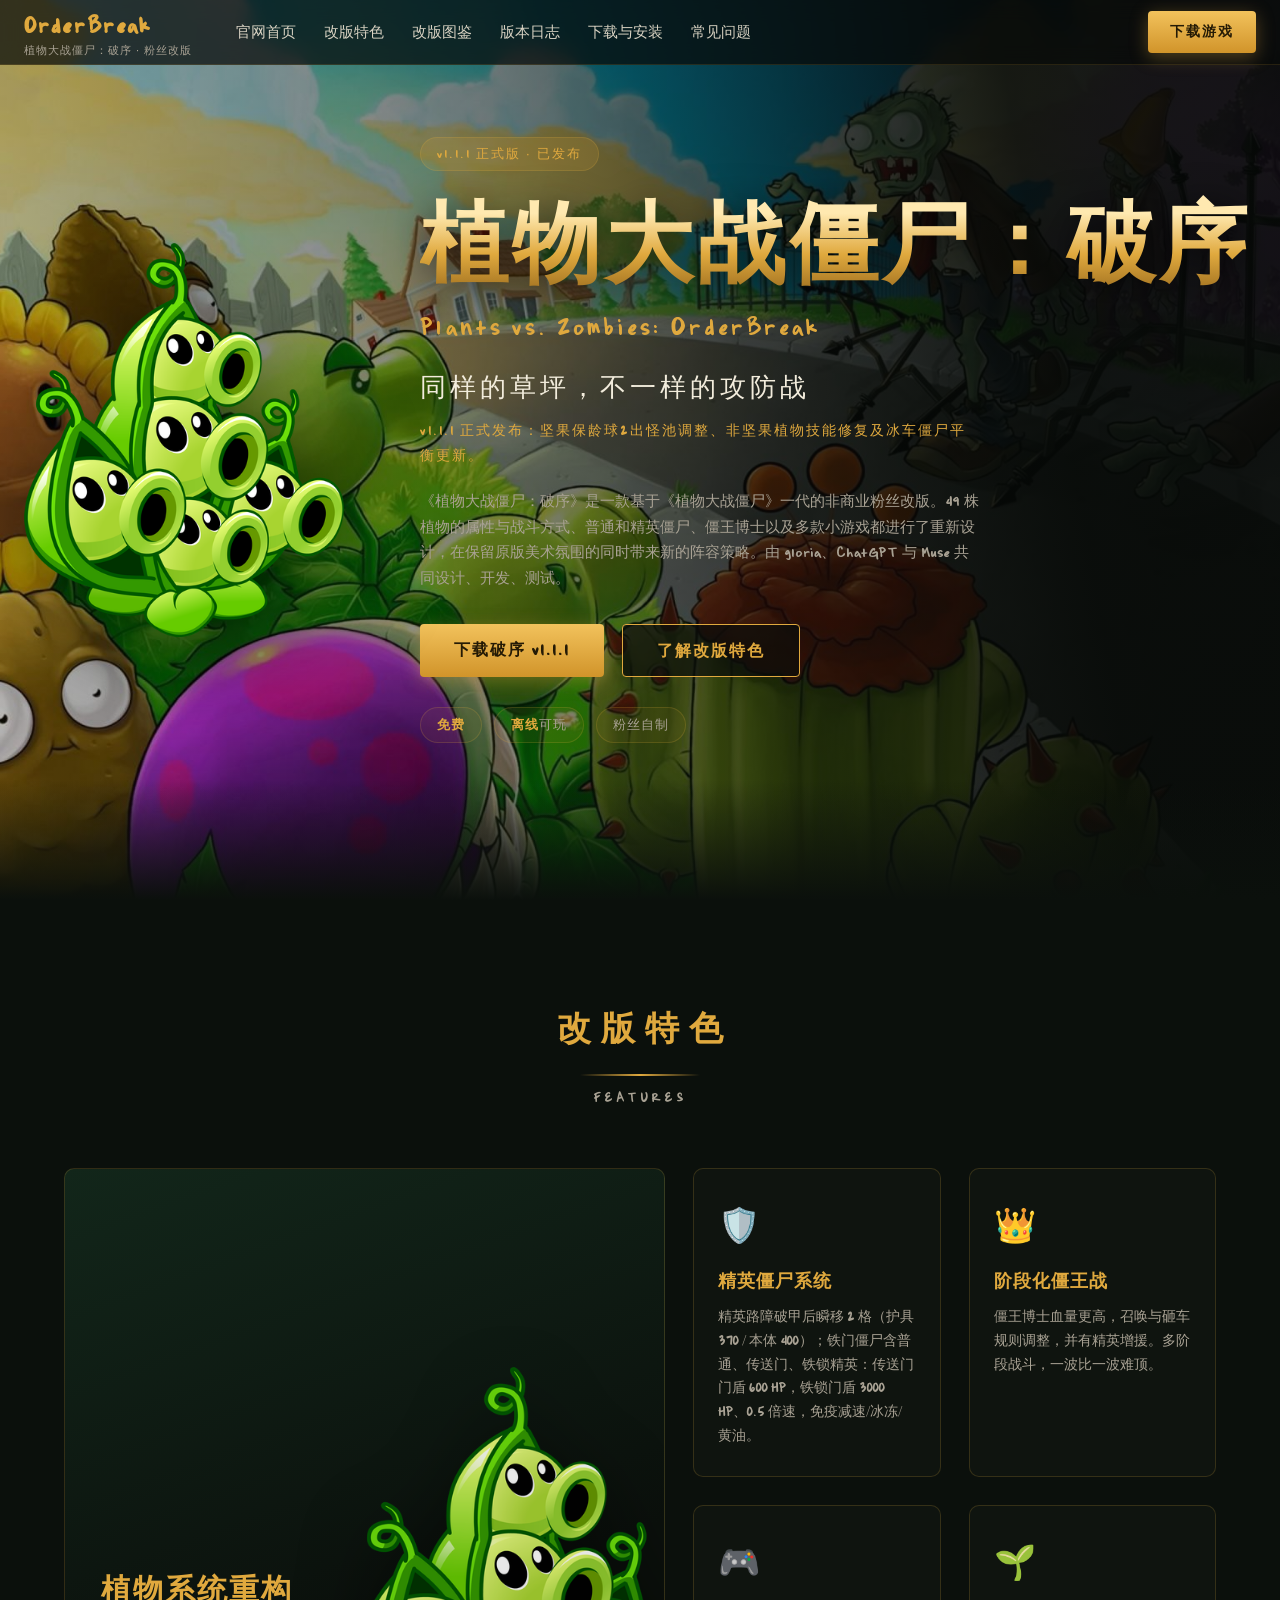
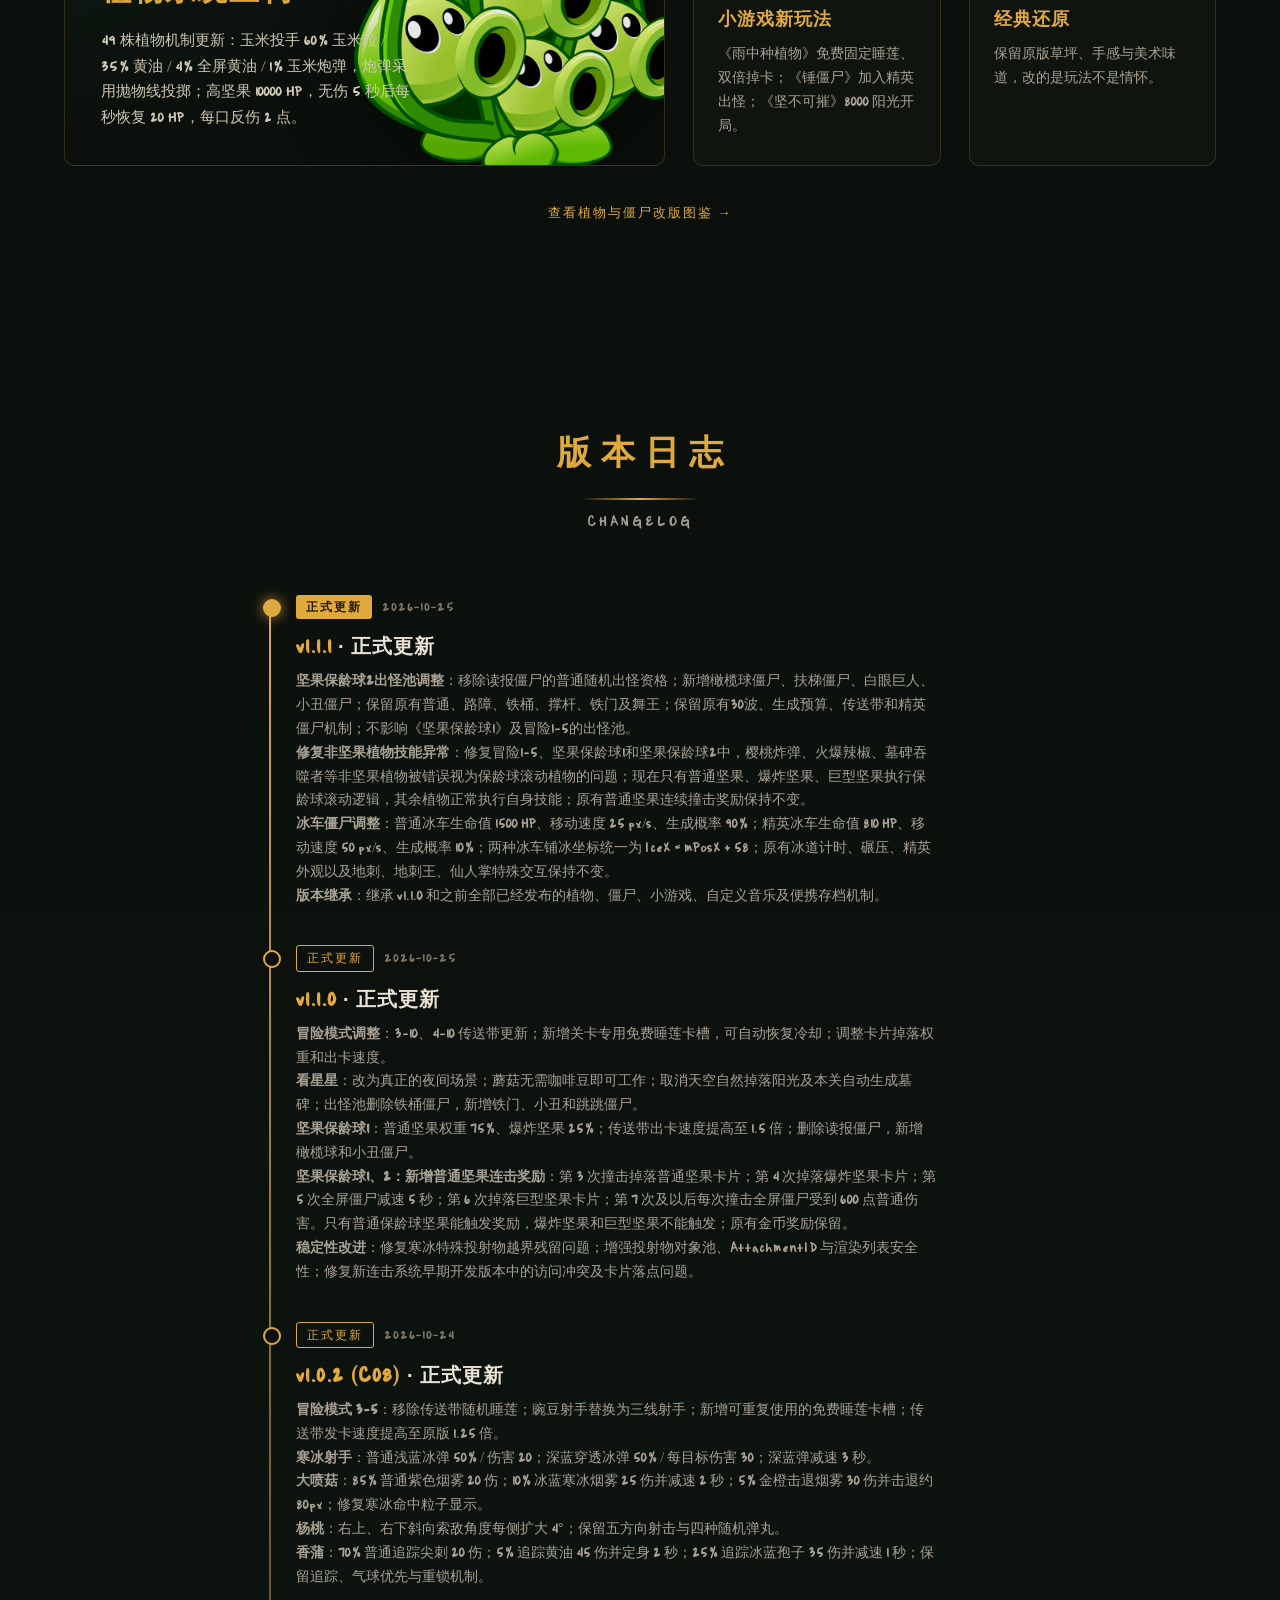
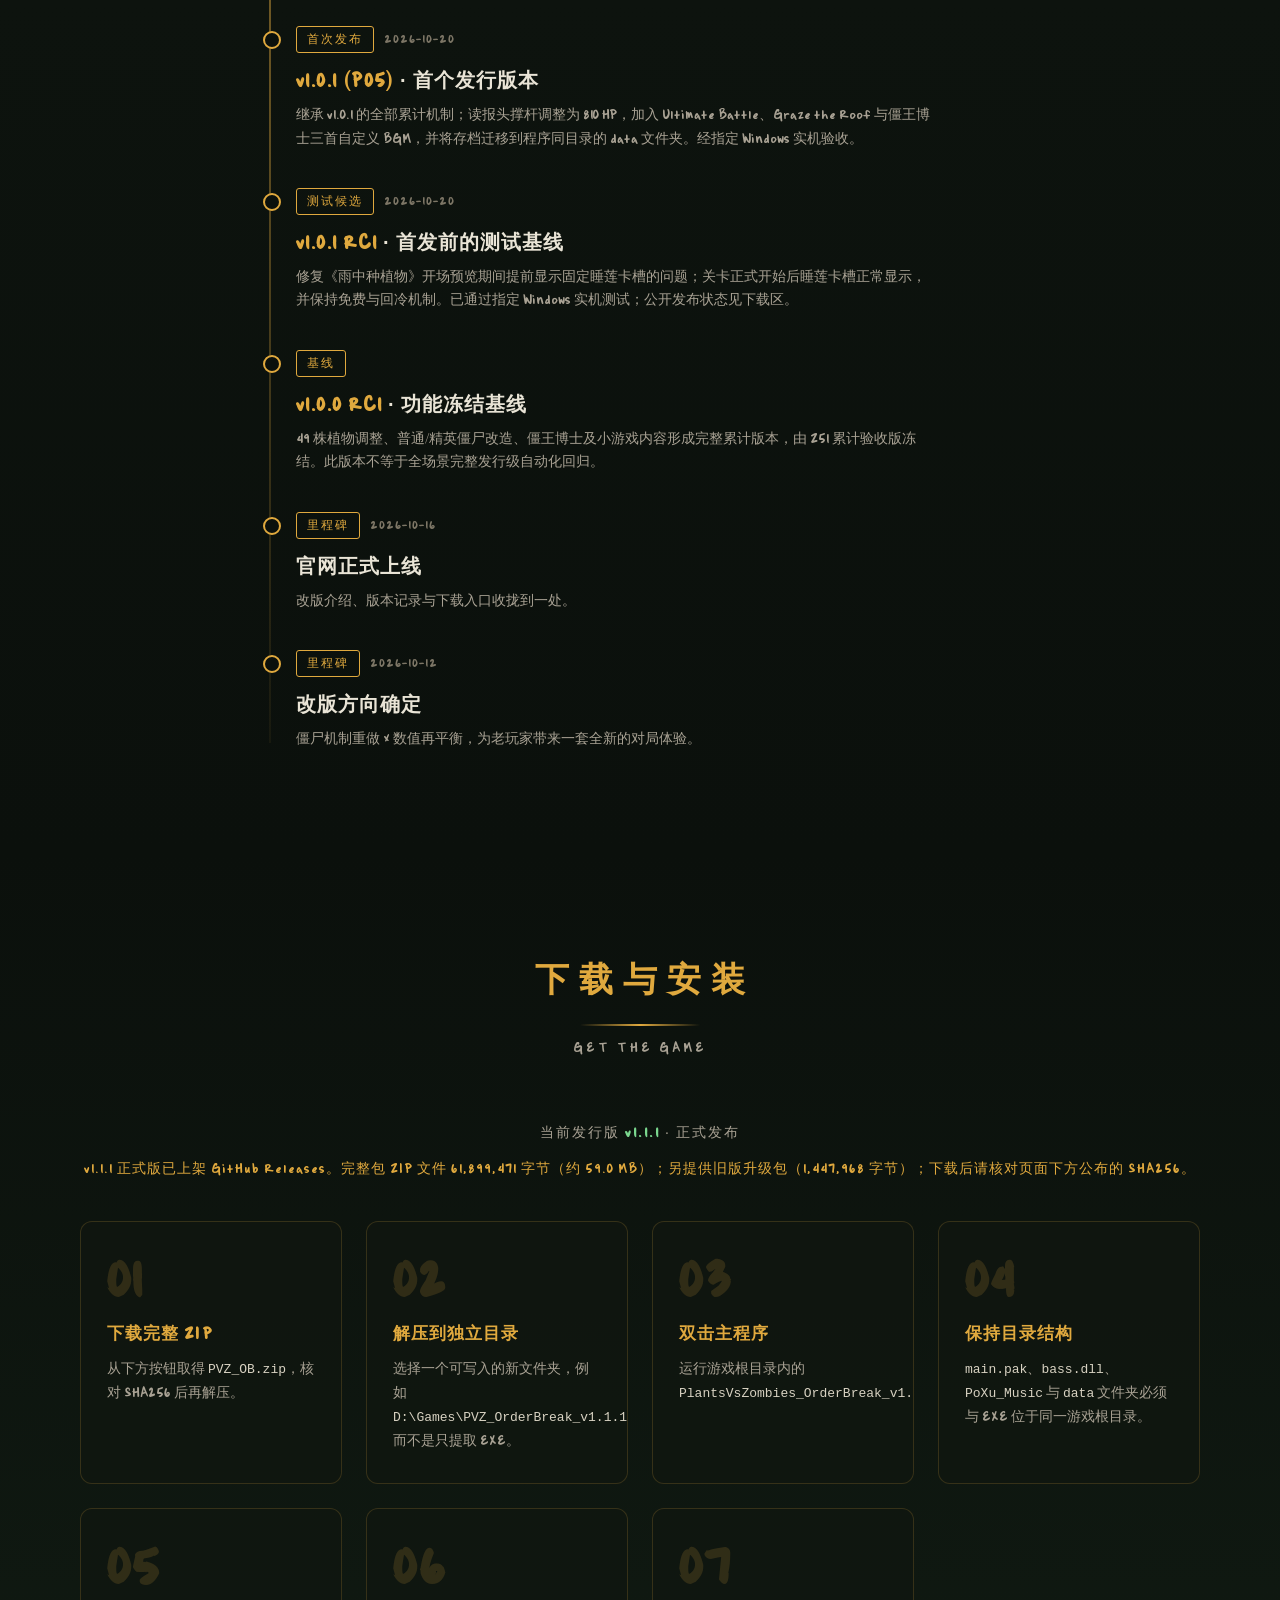
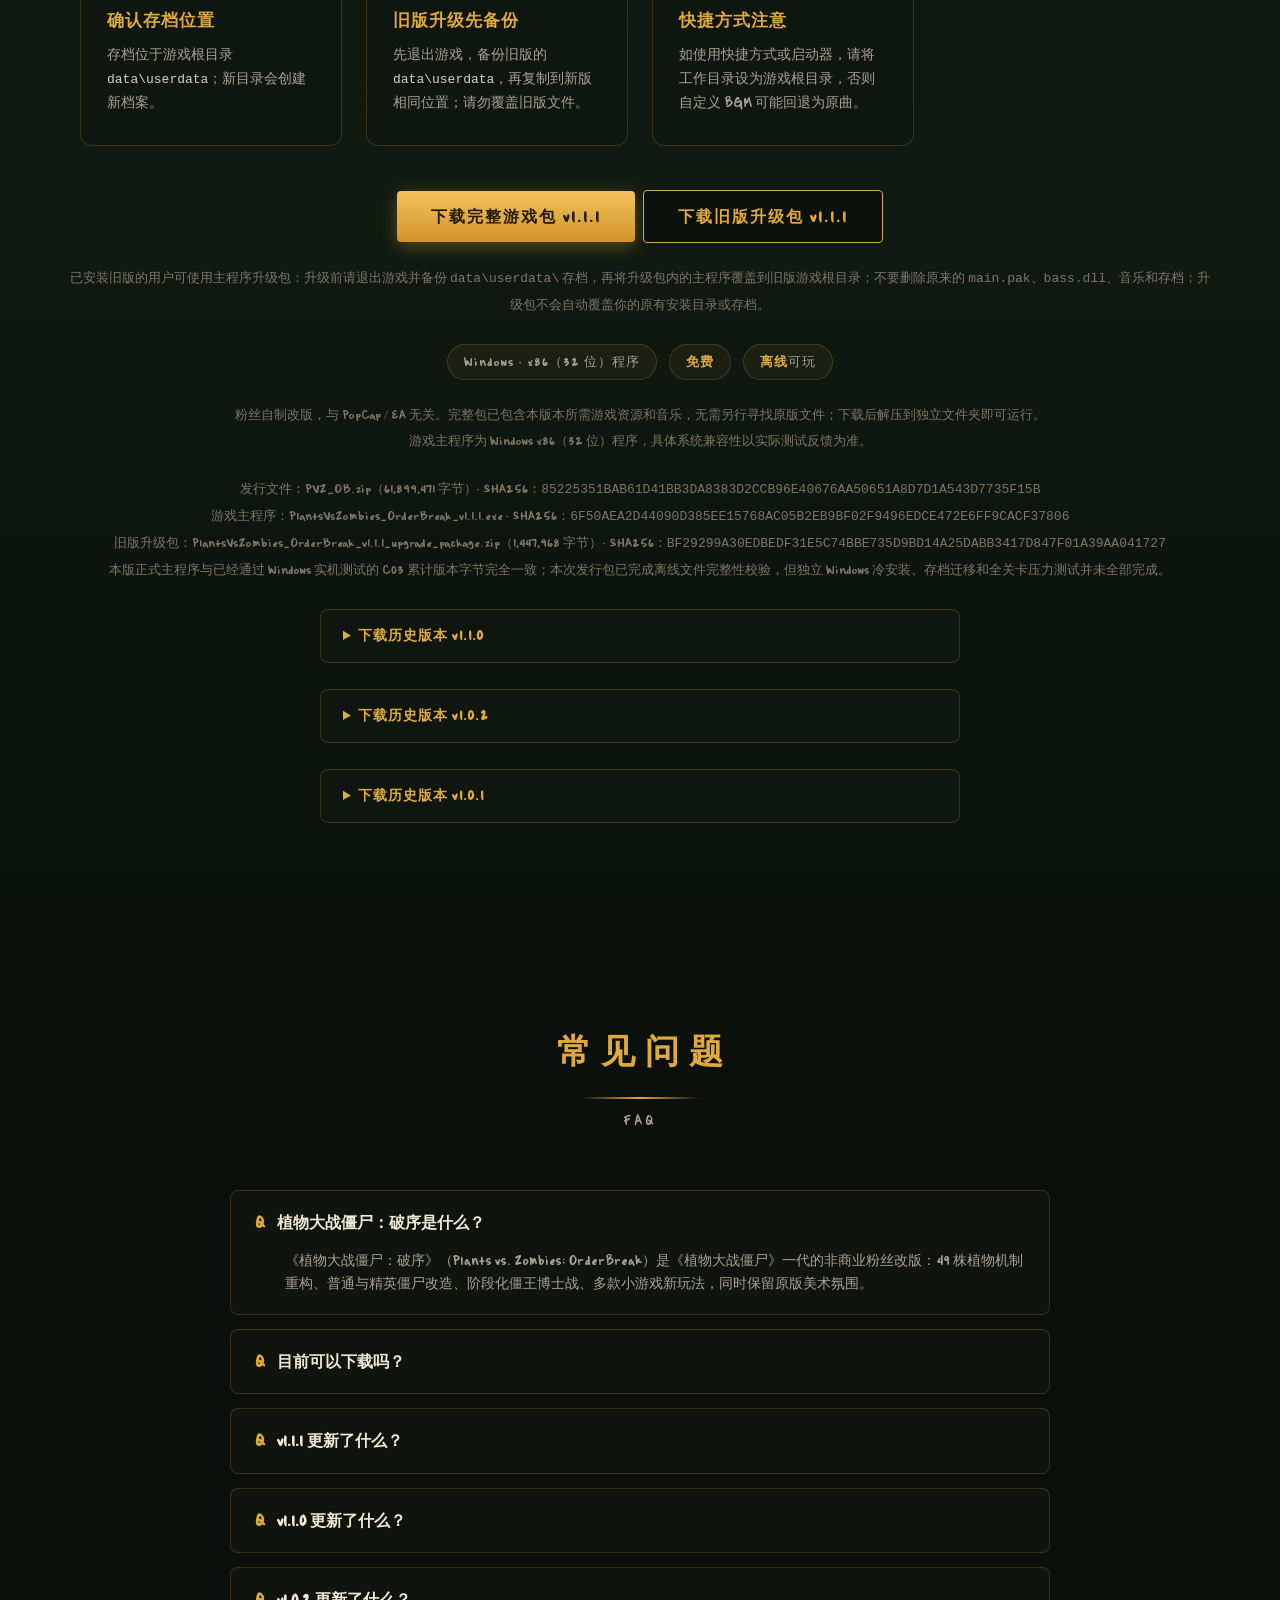
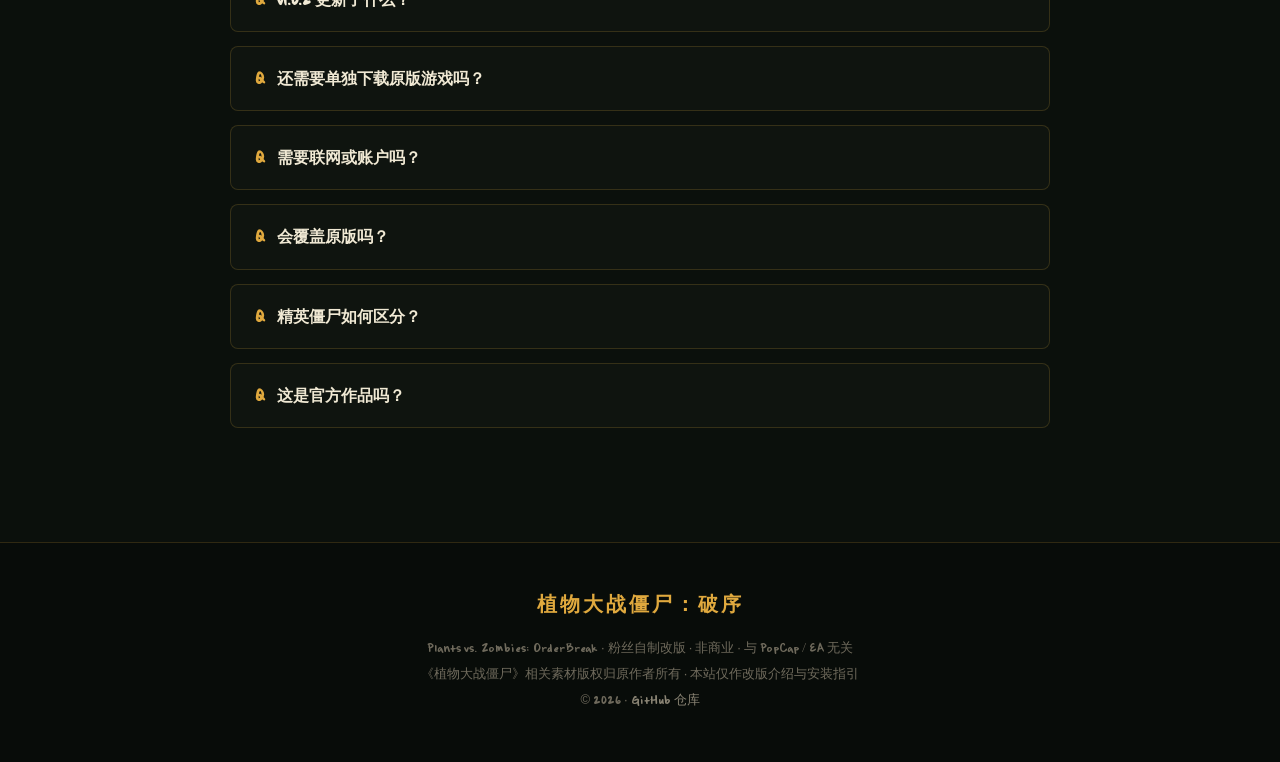
==== commit bec7ca8c: "site: publish PvZ OrderBreak v1.1.1 downloads and changelog" ====
--- a/index.html
+++ b/index.html
@@ -4,10 +4,10 @@
 <meta charset="UTF-8">
 <meta name="viewport" content="width=device-width, initial-scale=1.0">
 <title>植物大战僵尸：破序 | OrderBreak · 粉丝改版</title>
-<meta name="description" content="《植物大战僵尸：破序》(Plants vs. Zombies: OrderBreak)——基于《植物大战僵尸》一代的非商业粉丝改版：49 株植物机制重构、精英僵尸系统、阶段化僵王战与小游戏新玩法。v1.1.0 正式发布：夜间看星星、坚果保龄球连击奖励与稳定性改进。">
+<meta name="description" content="《植物大战僵尸：破序》(Plants vs. Zombies: OrderBreak)——基于《植物大战僵尸》一代的非商业粉丝改版：49 株植物机制重构、精英僵尸系统、阶段化僵王战与小游戏新玩法。v1.1.1 正式发布：坚果保龄球2出怪池调整、非坚果植物技能修复及冰车僵尸平衡更新。">
 <meta property="og:type" content="website">
 <meta property="og:title" content="植物大战僵尸：破序 | OrderBreak · 粉丝改版">
-<meta property="og:description" content="《植物大战僵尸：破序》(Plants vs. Zombies: OrderBreak)——基于《植物大战僵尸》一代的非商业粉丝改版：49 株植物机制重构、精英僵尸系统、阶段化僵王战与小游戏新玩法。v1.1.0 正式发布：夜间看星星、坚果保龄球连击奖励与稳定性改进。">
+<meta property="og:description" content="《植物大战僵尸：破序》(Plants vs. Zombies: OrderBreak)——基于《植物大战僵尸》一代的非商业粉丝改版：49 株植物机制重构、精英僵尸系统、阶段化僵王战与小游戏新玩法。v1.1.1 正式发布：坚果保龄球2出怪池调整、非坚果植物技能修复及冰车僵尸平衡更新。">
 <meta property="og:url" content="https://qffy715.github.io/PVZ-OB/">
 <style>
 @font-face{
@@ -237,7 +237,7 @@
 <a href="#download">下载与安装</a>
 <a href="#faq">常见问题</a>
 </div>
-<a class="btn btn-gold btn-sm nav-cta" href="https://github.com/qffy715/PVZ-OB/releases/download/v1.1.0/PVZ_OB.zip">下载游戏</a>
+<a class="btn btn-gold btn-sm nav-cta" href="https://github.com/qffy715/PVZ-OB/releases/download/v1.1.1/PVZ_OB.zip">下载游戏</a>
 <button class="nav-toggle" aria-label="打开导航菜单" aria-expanded="false" aria-controls="navMenu"><span></span><span></span><span></span></button>
 </div>
 </nav>
@@ -245,14 +245,14 @@
 <div class="hero-inner">
 <div class="hero-art"><img src="peashooter.png" alt="豌豆射手" width="423" height="520"></div>
 <div class="hero-text">
-<span class="ver-badge">v1.1.0 正式版 · 已发布</span>
+<span class="ver-badge">v1.1.1 正式版 · 已发布</span>
 <h1>植物大战僵尸：破序</h1>
 <div class="en-sub">Plants vs. Zombies: OrderBreak</div>
 <div class="slogan">同样的草坪，不一样的攻防战</div>
-<p class="ver-note">v1.1.0 正式版已发布：夜间看星星、坚果保龄球连击奖励与稳定性改进。</p>
+<p class="ver-note">v1.1.1 正式发布：坚果保龄球2出怪池调整、非坚果植物技能修复及冰车僵尸平衡更新。</p>
 <p class="desc">《植物大战僵尸：破序》是一款基于《植物大战僵尸》一代的非商业粉丝改版。49 株植物的属性与战斗方式、普通和精英僵尸、僵王博士以及多款小游戏都进行了重新设计，在保留原版美术氛围的同时带来新的阵容策略。由 gloria、ChatGPT 与 Muse 共同设计、开发、测试。</p>
 <div class="hero-btns">
-<a class="btn btn-gold" href="https://github.com/qffy715/PVZ-OB/releases/download/v1.1.0/PVZ_OB.zip">下载破序 v1.1.0</a>
+<a class="btn btn-gold" href="https://github.com/qffy715/PVZ-OB/releases/download/v1.1.1/PVZ_OB.zip">下载破序 v1.1.1</a>
 <a class="btn btn-dark" href="#features">了解改版特色</a>
 </div>
 <div class="chips">
@@ -296,6 +296,14 @@
 <div class="timeline">
 <div class="tl-item now rv">
 <span class="tl-tag hot">正式更新</span><time>2026-10-25</time>
+<h3><span class="v">v1.1.1</span> · 正式更新</h3>
+<p><b>坚果保龄球2出怪池调整</b>：移除读报僵尸的普通随机出怪资格；新增橄榄球僵尸、扶梯僵尸、白眼巨人、小丑僵尸；保留原有普通、路障、铁桶、撑杆、铁门及舞王；保留原有30波、生成预算、传送带和精英僵尸机制；不影响《坚果保龄球1》及冒险1-5的出怪池。<br>
+<b>修复非坚果植物技能异常</b>：修复冒险1-5、坚果保龄球1和坚果保龄球2中，樱桃炸弹、火爆辣椒、墓碑吞噬者等非坚果植物被错误视为保龄球滚动植物的问题；现在只有普通坚果、爆炸坚果、巨型坚果执行保龄球滚动逻辑，其余植物正常执行自身技能；原有普通坚果连续撞击奖励保持不变。<br>
+<b>冰车僵尸调整</b>：普通冰车生命值 1500 HP、移动速度 25 px/s、生成概率 90%；精英冰车生命值 810 HP、移动速度 50 px/s、生成概率 10%；两种冰车铺冰坐标统一为 IceX = mPosX + 58；原有冰道计时、碾压、精英外观以及地刺、地刺王、仙人掌特殊交互保持不变。<br>
+<b>版本继承</b>：继承 v1.1.0 和之前全部已经发布的植物、僵尸、小游戏、自定义音乐及便携存档机制。</p>
+</div>
+<div class="tl-item rv">
+<span class="tl-tag">正式更新</span><time>2026-10-25</time>
 <h3><span class="v">v1.1.0</span> · 正式更新</h3>
 <p><b>冒险模式调整</b>：3-10、4-10 传送带更新；新增关卡专用免费睡莲卡槽，可自动恢复冷却；调整卡片掉落权重和出卡速度。<br>
 <b>看星星</b>：改为真正的夜间场景；蘑菇无需咖啡豆即可工作；取消天空自然掉落阳光及本关自动生成墓碑；出怪池删除铁桶僵尸，新增铁门、小丑和跳跳僵尸。<br>
@@ -346,29 +354,33 @@
 <h2>下载与安装</h2><div class="rule"></div>
 <p>GET&nbsp;THE&nbsp;GAME</p>
 </div>
-<div class="rv"><span class="dl-ver">当前发行版 <b>v1.1.0</b> · 正式发布</span></div>
-<p class="dl-status rv">v1.1.0 正式版已上架 GitHub Releases。完整包 ZIP 文件 61,896,918 字节（约 59.0 MB）；另提供旧版升级包（1,429,290 字节）；下载后请核对页面下方公布的 SHA256。</p>
+<div class="rv"><span class="dl-ver">当前发行版 <b>v1.1.1</b> · 正式发布</span></div>
+<p class="dl-status rv">v1.1.1 正式版已上架 GitHub Releases。完整包 ZIP 文件 61,899,471 字节（约 59.0 MB）；另提供旧版升级包（1,447,968 字节）；下载后请核对页面下方公布的 SHA256。</p>
 <div class="steps">
 <div class="step rv"><div class="num">01</div><h4>下载完整 ZIP</h4><p>从下方按钮取得 <code>PVZ_OB.zip</code>，核对 SHA256 后再解压。</p></div>
-<div class="step rv"><div class="num">02</div><h4>解压到独立目录</h4><p>选择一个可写入的新文件夹，例如 <code>D:\Games\PVZ_OrderBreak_v1.1.0</code>，而不是只提取 EXE。</p></div>
-<div class="step rv"><div class="num">03</div><h4>双击主程序</h4><p>运行游戏根目录内的 <code>PlantsVsZombies_OrderBreak_v1.1.0.exe</code>。</p></div>
+<div class="step rv"><div class="num">02</div><h4>解压到独立目录</h4><p>选择一个可写入的新文件夹，例如 <code>D:\Games\PVZ_OrderBreak_v1.1.1</code>，而不是只提取 EXE。</p></div>
+<div class="step rv"><div class="num">03</div><h4>双击主程序</h4><p>运行游戏根目录内的 <code>PlantsVsZombies_OrderBreak_v1.1.1.exe</code>。</p></div>
 <div class="step rv"><div class="num">04</div><h4>保持目录结构</h4><p><code>main.pak</code>、<code>bass.dll</code>、<code>PoXu_Music</code> 与 <code>data</code> 文件夹必须与 EXE 位于同一游戏根目录。</p></div>
 <div class="step rv"><div class="num">05</div><h4>确认存档位置</h4><p>存档位于游戏根目录 <code>data\userdata</code>；新目录会创建新档案。</p></div>
 <div class="step rv"><div class="num">06</div><h4>旧版升级先备份</h4><p>先退出游戏，备份旧版的 <code>data\userdata</code>，再复制到新版相同位置；请勿覆盖旧版文件。</p></div>
 <div class="step rv"><div class="num">07</div><h4>快捷方式注意</h4><p>如使用快捷方式或启动器，请将工作目录设为游戏根目录，否则自定义 BGM 可能回退为原曲。</p></div>
 </div>
-<div class="dl-cta rv"><a class="btn btn-gold" href="https://github.com/qffy715/PVZ-OB/releases/download/v1.1.0/PVZ_OB.zip">下载完整游戏包 v1.1.0</a>&nbsp;&nbsp;<a class="btn btn-dark" href="https://github.com/qffy715/PVZ-OB/releases/download/v1.1.0/PlantsVsZombies_OrderBreak_v1.1.0_upgrade_package.zip">下载旧版升级包 v1.1.0</a></div>
-<p class="dl-note rv">已安装旧版的用户可使用主程序升级包：升级前请退出游戏并备份 <code>data\userdata\</code> 存档，再将升级包内的主程序覆盖到旧版游戏根目录；升级包不会自动覆盖你的原有安装目录或存档。</p>
+<div class="dl-cta rv"><a class="btn btn-gold" href="https://github.com/qffy715/PVZ-OB/releases/download/v1.1.1/PVZ_OB.zip">下载完整游戏包 v1.1.1</a>&nbsp;&nbsp;<a class="btn btn-dark" href="https://github.com/qffy715/PVZ-OB/releases/download/v1.1.1/PlantsVsZombies_OrderBreak_v1.1.1_upgrade_package.zip">下载旧版升级包 v1.1.1</a></div>
+<p class="dl-note rv">已安装旧版的用户可使用主程序升级包：升级前请退出游戏并备份 <code>data\userdata\</code> 存档，再将升级包内的主程序覆盖到旧版游戏根目录；不要删除原来的 <code>main.pak</code>、<code>bass.dll</code>、音乐和存档；升级包不会自动覆盖你的原有安装目录或存档。</p>
 <div class="chips rv">
 <span class="chip">Windows · x86（32 位）程序</span>
 <span class="chip"><b>免费</b></span>
 <span class="chip"><b>离线</b>可玩</span>
 </div>
 <p class="dl-note rv">粉丝自制改版，与 PopCap / EA 无关。完整包已包含本版本所需游戏资源和音乐，无需另行寻找原版文件；下载后解压到独立文件夹即可运行。<br>游戏主程序为 Windows x86（32 位）程序，具体系统兼容性以实际测试反馈为准。</p>
-<p class="dl-note rv">发行文件：PVZ_OB.zip（61,896,918 字节）· SHA256：<code>AF644BBF7490943C5AD5DABE95F6DAF6AC5FCE04E0A747450B2C6AA2D41A993A</code><br>
-游戏主程序：PlantsVsZombies_OrderBreak_v1.1.0.exe · SHA256：<code>1A12E6A0ADB6481E266E69C89F64D2CD8CE8BAF2B536A6E92E42D5C2F0E67053</code><br>
-旧版升级包：PlantsVsZombies_OrderBreak_v1.1.0_upgrade_package.zip（1,429,290 字节）· SHA256：<code>536950E5B03D81260A8118DBF193A65C19FC0B8ECB67753AEC6D73D7576CAC43</code><br>
-本版正式主程序与经过 Windows 实机验收的 v1.0.3 C11 字节完全一致；完整包已完成离线完整性检查，尚未独立完成 Windows 冷安装测试。</p>
+<p class="dl-note rv">发行文件：PVZ_OB.zip（61,899,471 字节）· SHA256：<code>85225351BAB61D41BB3DA8383D2CCB96E40676AA50651A8D7D1A543D7735F15B</code><br>
+游戏主程序：PlantsVsZombies_OrderBreak_v1.1.1.exe · SHA256：<code>6F50AEA2D44090D385EE15768AC05B2EB9BF02F9496EDCE472E6FF9CACF37806</code><br>
+旧版升级包：PlantsVsZombies_OrderBreak_v1.1.1_upgrade_package.zip（1,447,968 字节）· SHA256：<code>BF29299A30EDBEDF31E5C74BBE735D9BD14A25DABB3417D847F01A39AA041727</code><br>
+本版正式主程序与已经通过 Windows 实机测试的 C03 累计版本字节完全一致；本次发行包已完成离线文件完整性校验，但独立 Windows 冷安装、存档迁移和全关卡压力测试并未全部完成。</p>
+<details class="hist-ver rv"><summary>下载历史版本 v1.1.0</summary>
+<p>v1.1.0 正式版本仍保留：<a href="https://github.com/qffy715/PVZ-OB/releases/tag/v1.1.0">前往 v1.1.0 Release 页面 →</a><br>
+历史发行文件 SHA256：<code>AF644BBF7490943C5AD5DABE95F6DAF6AC5FCE04E0A747450B2C6AA2D41A993A</code></p>
+</details>
 <details class="hist-ver rv"><summary>下载历史版本 v1.0.2</summary>
 <p>v1.0.2（C08）正式版本仍保留：<a href="https://github.com/qffy715/PVZ-OB/releases/tag/v1.0.2">前往 v1.0.2 Release 页面 →</a><br>
 历史发行文件 SHA256：<code>ED41078E7CB645D5D62A1562F639AA39A94EEFBFD4BCB52A8BEA4CE57AC220ED</code></p>
@@ -387,12 +399,13 @@
 </div>
 <div class="faq">
 <details class="rv" open><summary>植物大战僵尸：破序是什么？</summary><p>《植物大战僵尸：破序》（Plants vs. Zombies: OrderBreak）是《植物大战僵尸》一代的非商业粉丝改版：49 株植物机制重构、普通与精英僵尸改造、阶段化僵王博士战、多款小游戏新玩法，同时保留原版美术氛围。</p></details>
-<details class="rv"><summary>目前可以下载吗？</summary><p>可以。当前正式版为 v1.1.0，请使用页面提供的 GitHub Releases 直链下载，并核对 SHA256：<code>AF644BBF7490943C5AD5DABE95F6DAF6AC5FCE04E0A747450B2C6AA2D41A993A</code>。已安装旧版的用户也可使用主程序升级包。</p></details>
+<details class="rv"><summary>目前可以下载吗？</summary><p>可以。当前正式版为 v1.1.1，请使用页面提供的 GitHub Releases 直链下载，并核对 SHA256：<code>85225351BAB61D41BB3DA8383D2CCB96E40676AA50651A8D7D1A543D7735F15B</code>。已安装旧版的用户也可使用主程序升级包。</p></details>
+<details class="rv"><summary>v1.1.1 更新了什么？</summary><p>相对 v1.1.0：坚果保龄球2出怪池调整（移除读报僵尸，新增橄榄球、扶梯、白眼巨人、小丑僵尸）；修复冒险1-5、坚果保龄球1和坚果保龄球2中非坚果植物被错误视为保龄球滚动植物的问题；冰车僵尸平衡调整（普通 1500 HP / 25 px/s、精英 810 HP / 50 px/s，铺冰坐标统一为 IceX = mPosX + 58）。详情见版本日志。</p></details>
 <details class="rv"><summary>v1.1.0 更新了什么？</summary><p>相对 v1.0.2：冒险模式 3-10、4-10 传送带更新并新增免费睡莲卡槽；看星星改为真正的夜间场景；坚果保龄球1权重与出卡速度调整；坚果保龄球1、2新增普通坚果连击奖励（第 3/4/5/6/7 次撞击各有奖励）；修复寒冰投射物越界残留等稳定性问题。详情见版本日志。</p></details>
 <details class="rv"><summary>v1.0.2 更新了什么？</summary><p>相对 v1.0.1：冒险模式 3-5 传送带修复（三线射手替换豌豆射手、新增免费睡莲卡槽、发卡提速 1.25 倍）；寒冰射手 50% 普通冰弹 / 50% 深蓝穿透冰弹；大喷菇新增冰蓝寒冰烟雾与金橙击退烟雾；杨桃斜向索敌扩大 4°；香蒲黄油与冰孢子概率提升。详情见版本日志。</p></details>
 <details class="rv"><summary>还需要单独下载原版游戏吗？</summary><p>不需要另行下载安装原版游戏。本次提供的是完整发行 ZIP，已包含启动本版本所需的 EXE、main.pak、bass.dll 和音乐资源，解压到独立文件夹即可运行。</p></details>
 <details class="rv"><summary>需要联网或账户吗？</summary><p>不需要。游戏本体为纯单机，运行时无需在线登录。</p></details>
-<details class="rv"><summary>会覆盖原版吗？</summary><p>不会自动覆盖。请将完整包 ZIP 解压到独立文件夹，不要覆盖已有原版文件。《破序》v1.1.0 的存档位于其 EXE 同目录下的 <code>data\userdata</code>；从旧版升级前请先退出游戏并备份旧版存档，再使用主程序升级包。</p></details>
+<details class="rv"><summary>会覆盖原版吗？</summary><p>不会自动覆盖。请将完整包 ZIP 解压到独立文件夹，不要覆盖已有原版文件。《破序》v1.1.1 的存档位于其 EXE 同目录下的 <code>data\userdata</code>；从旧版升级前请先退出游戏并备份旧版存档，再使用主程序升级包。</p></details>
 <details class="rv"><summary>精英僵尸如何区分？</summary><p>通过外观变化、不同的护甲与速度和专属机制区分；完整数值与图鉴筹备中。</p></details>
 <details class="rv"><summary>这是官方作品吗？</summary><p>不是。破序为粉丝自制、非商业性质，与 PopCap / EA 无任何官方关联；《植物大战僵尸》相关权利归其权利人所有。</p></details>
 </div>
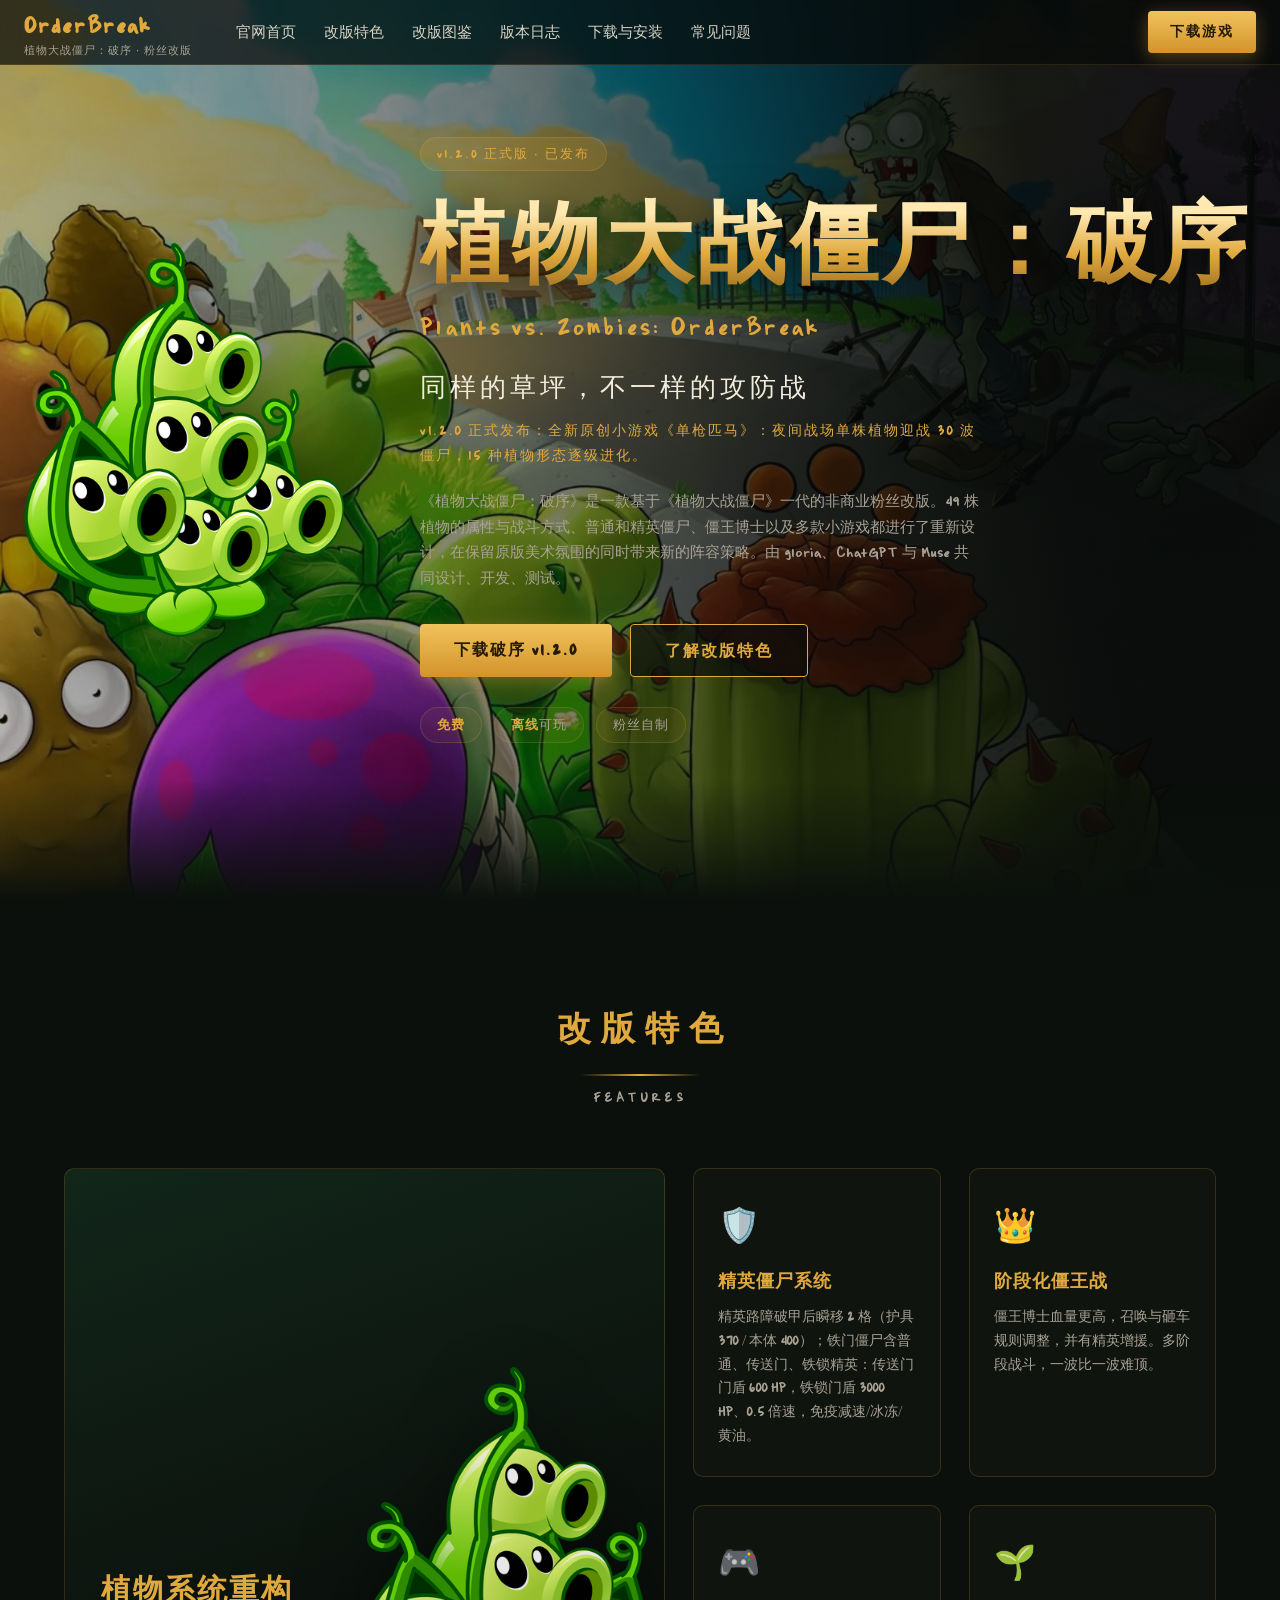
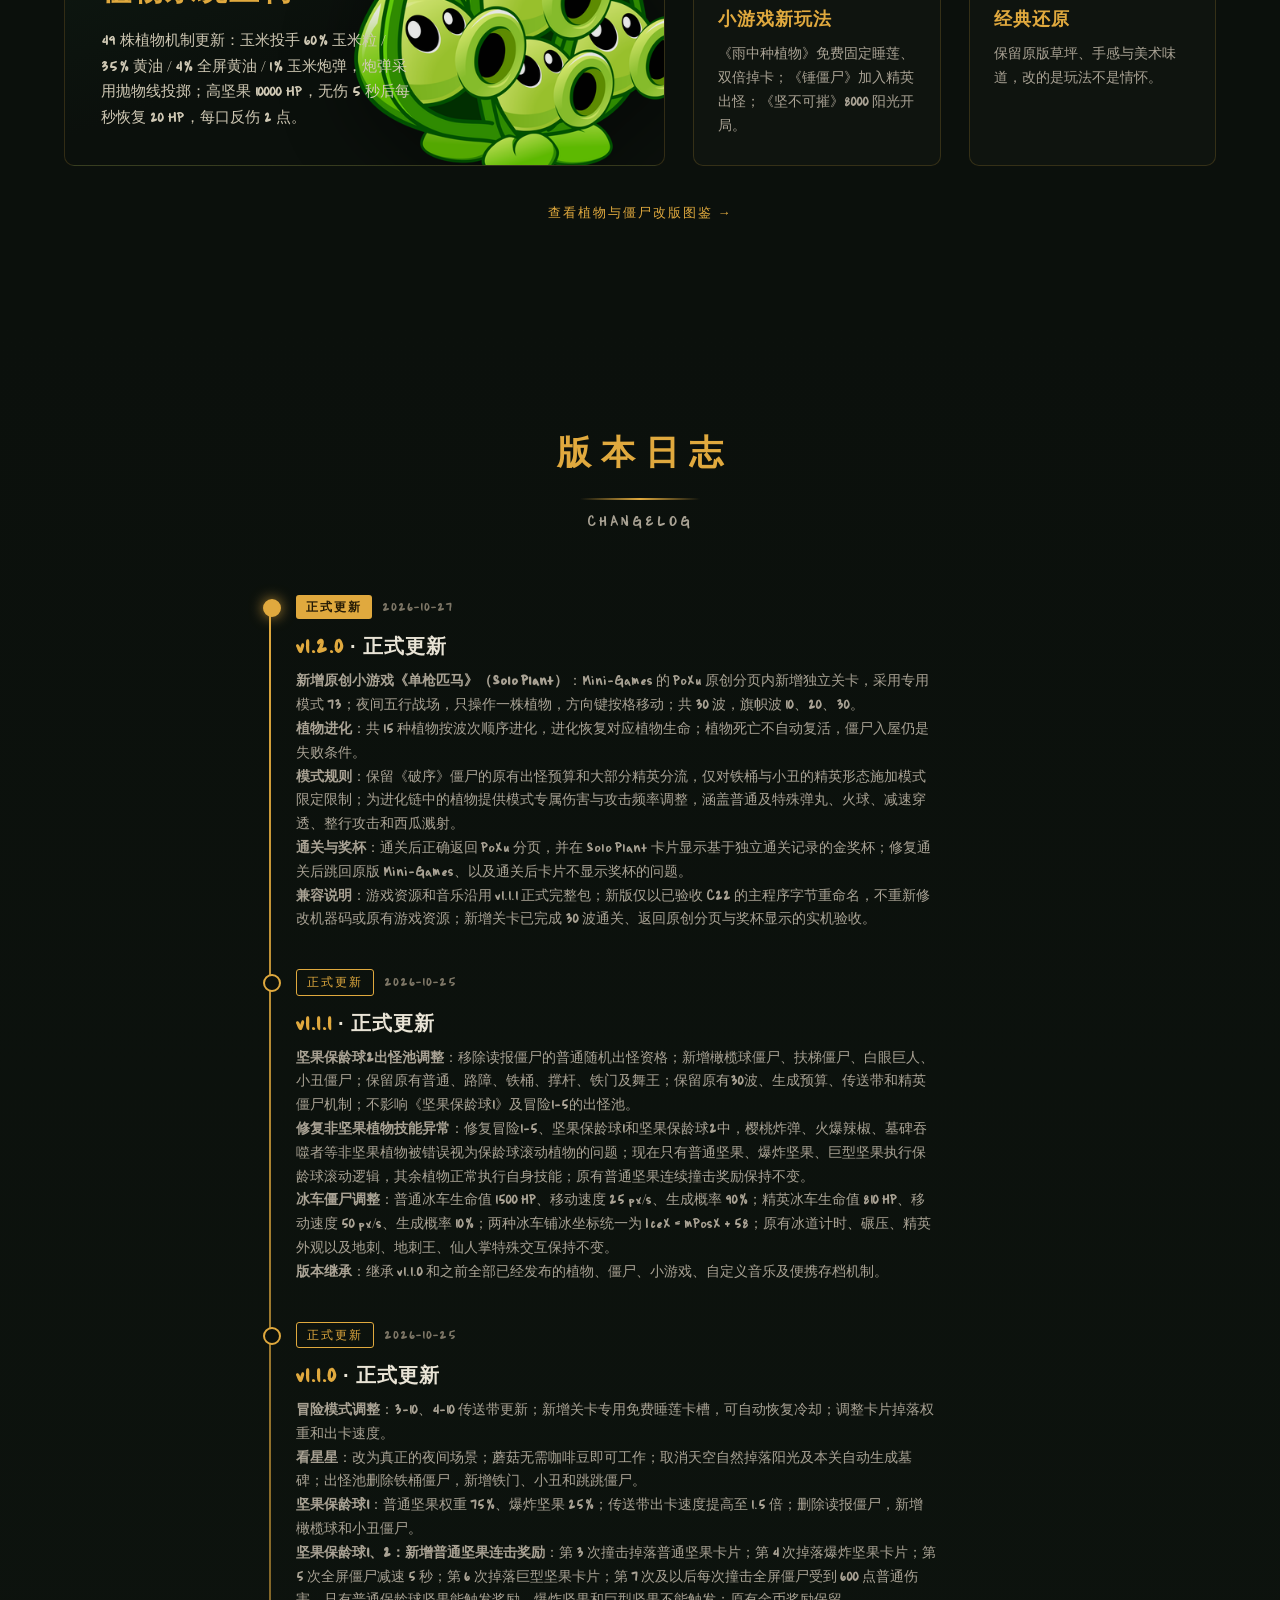
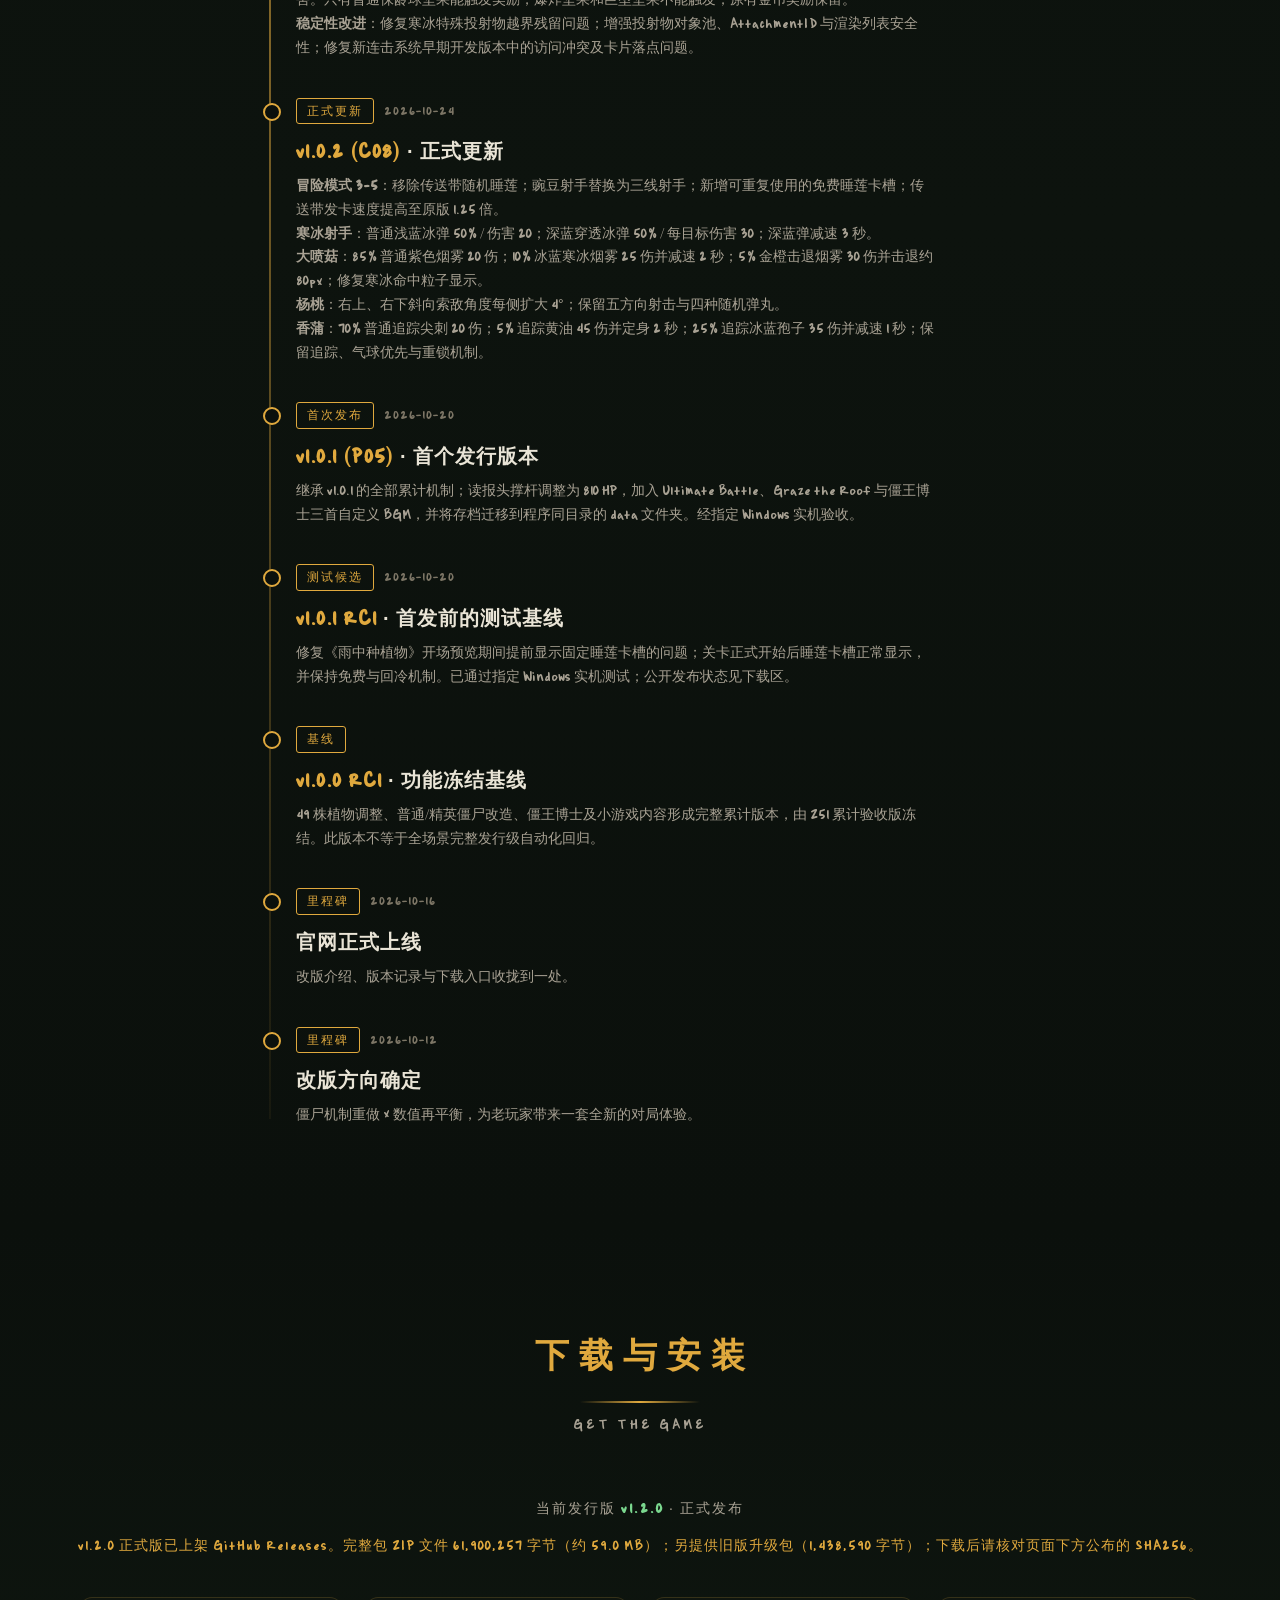
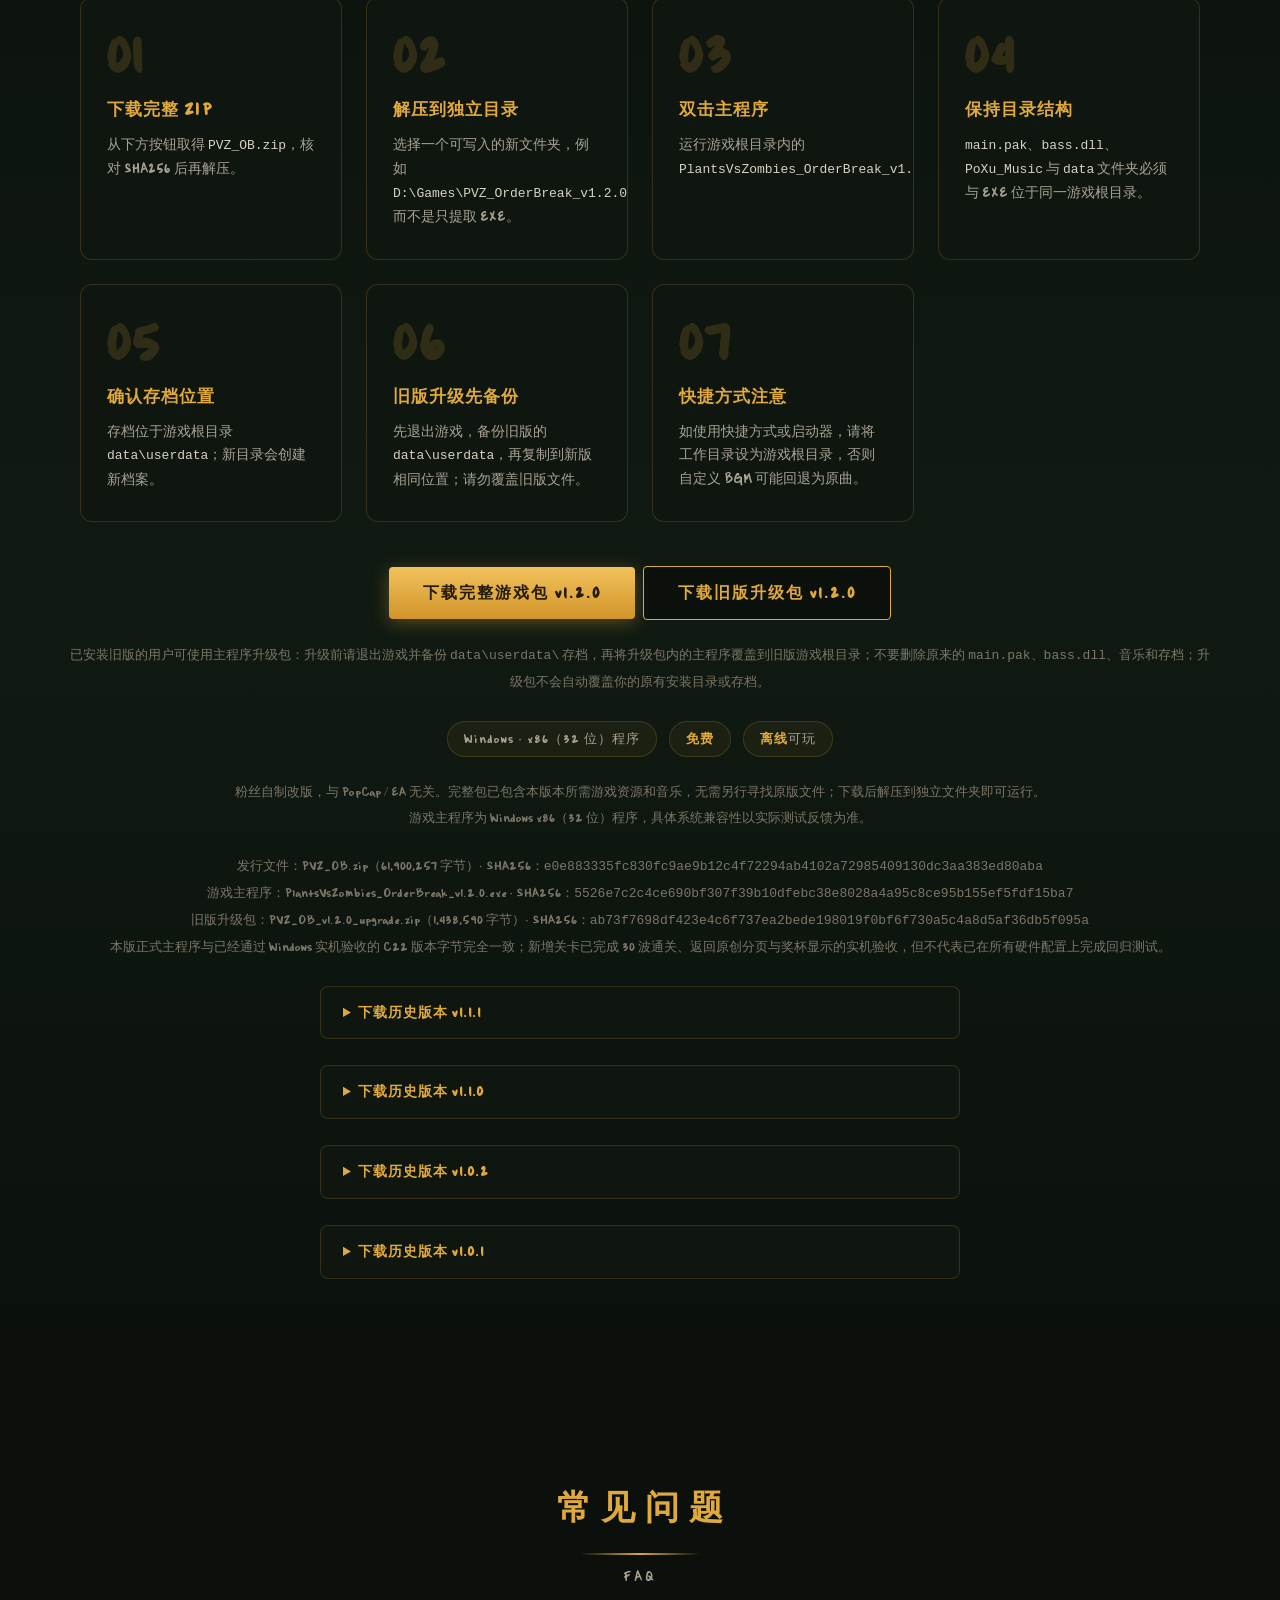
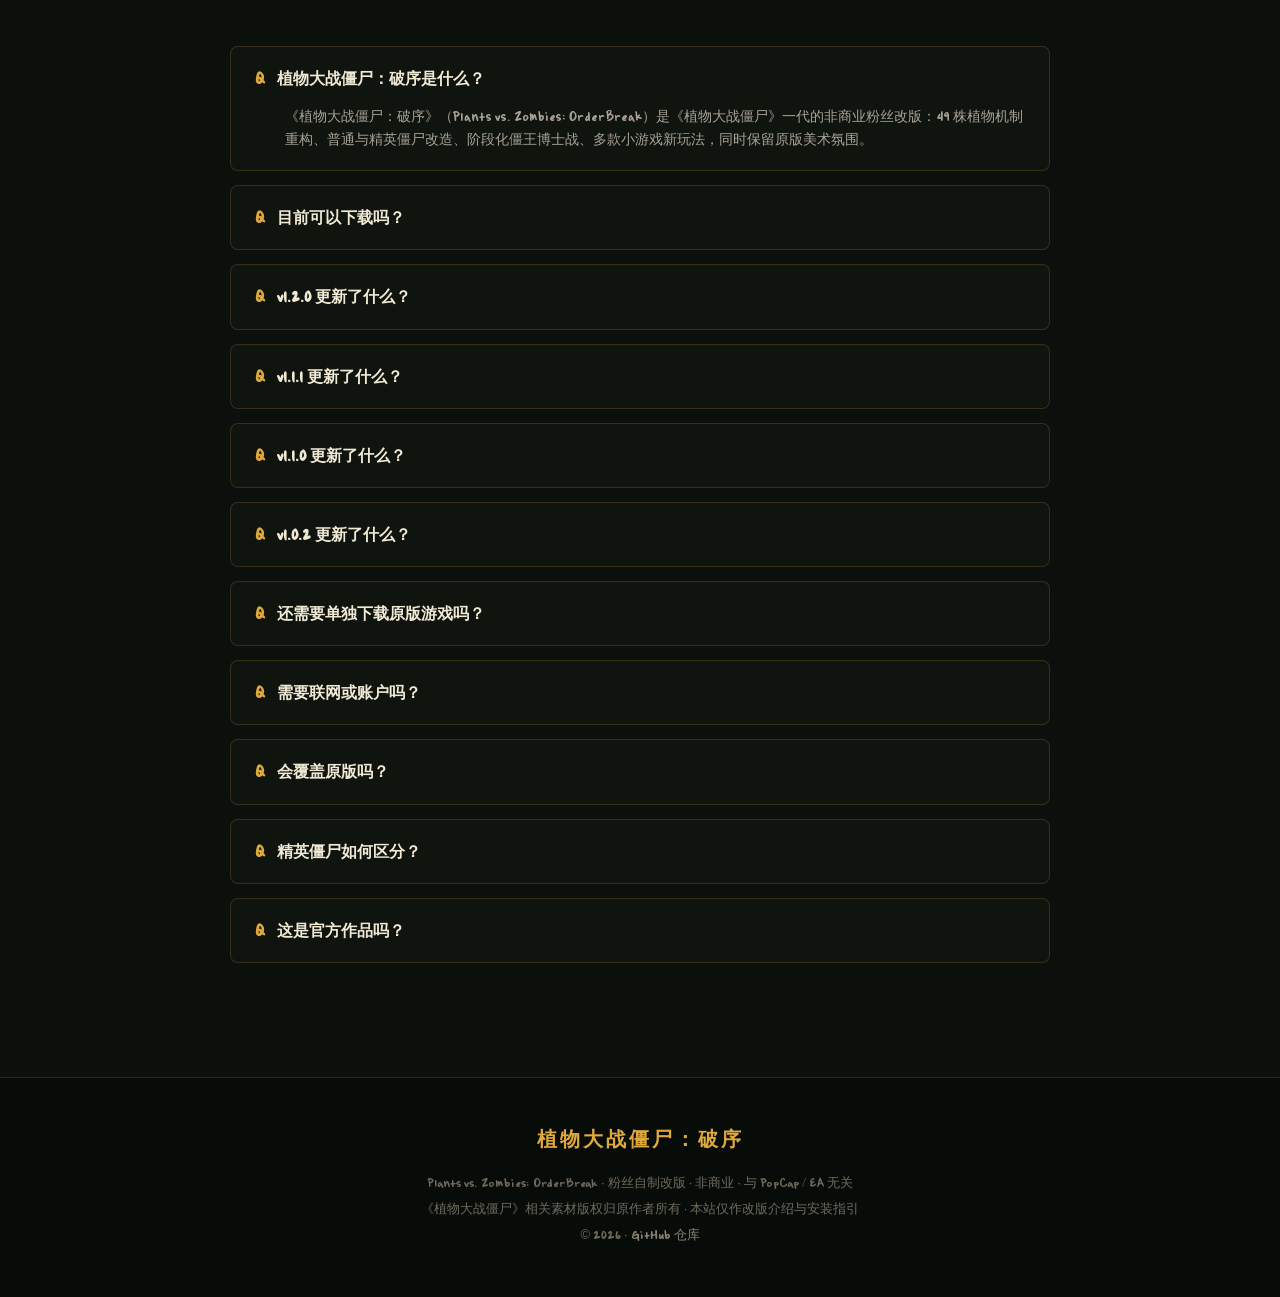
==== commit 6d1a2445: "site: OrderBreak site v1.2.0" ====
--- a/index.html
+++ b/index.html
@@ -4,10 +4,10 @@
 <meta charset="UTF-8">
 <meta name="viewport" content="width=device-width, initial-scale=1.0">
 <title>植物大战僵尸：破序 | OrderBreak · 粉丝改版</title>
-<meta name="description" content="《植物大战僵尸：破序》(Plants vs. Zombies: OrderBreak)——基于《植物大战僵尸》一代的非商业粉丝改版：49 株植物机制重构、精英僵尸系统、阶段化僵王战与小游戏新玩法。v1.1.1 正式发布：坚果保龄球2出怪池调整、非坚果植物技能修复及冰车僵尸平衡更新。">
+<meta name="description" content="《植物大战僵尸：破序》(Plants vs. Zombies: OrderBreak)——基于《植物大战僵尸》一代的非商业粉丝改版：49 株植物机制重构、精英僵尸系统、阶段化僵王战与小游戏新玩法。v1.2.0 正式发布：全新原创小游戏《单枪匹马》：夜间战场单株植物迎战 30 波僵尸，15 种植物形态逐级进化。">
 <meta property="og:type" content="website">
 <meta property="og:title" content="植物大战僵尸：破序 | OrderBreak · 粉丝改版">
-<meta property="og:description" content="《植物大战僵尸：破序》(Plants vs. Zombies: OrderBreak)——基于《植物大战僵尸》一代的非商业粉丝改版：49 株植物机制重构、精英僵尸系统、阶段化僵王战与小游戏新玩法。v1.1.1 正式发布：坚果保龄球2出怪池调整、非坚果植物技能修复及冰车僵尸平衡更新。">
+<meta property="og:description" content="《植物大战僵尸：破序》(Plants vs. Zombies: OrderBreak)——基于《植物大战僵尸》一代的非商业粉丝改版：49 株植物机制重构、精英僵尸系统、阶段化僵王战与小游戏新玩法。v1.2.0 正式发布：全新原创小游戏《单枪匹马》：夜间战场单株植物迎战 30 波僵尸，15 种植物形态逐级进化。">
 <meta property="og:url" content="https://qffy715.github.io/PVZ-OB/">
 <style>
 @font-face{
@@ -237,7 +237,7 @@
 <a href="#download">下载与安装</a>
 <a href="#faq">常见问题</a>
 </div>
-<a class="btn btn-gold btn-sm nav-cta" href="https://github.com/qffy715/PVZ-OB/releases/download/v1.1.1/PVZ_OB.zip">下载游戏</a>
+<a class="btn btn-gold btn-sm nav-cta" href="https://github.com/qffy715/PVZ-OB/releases/download/v1.2.0/PVZ_OB.zip">下载游戏</a>
 <button class="nav-toggle" aria-label="打开导航菜单" aria-expanded="false" aria-controls="navMenu"><span></span><span></span><span></span></button>
 </div>
 </nav>
@@ -245,14 +245,14 @@
 <div class="hero-inner">
 <div class="hero-art"><img src="peashooter.png" alt="豌豆射手" width="423" height="520"></div>
 <div class="hero-text">
-<span class="ver-badge">v1.1.1 正式版 · 已发布</span>
+<span class="ver-badge">v1.2.0 正式版 · 已发布</span>
 <h1>植物大战僵尸：破序</h1>
 <div class="en-sub">Plants vs. Zombies: OrderBreak</div>
 <div class="slogan">同样的草坪，不一样的攻防战</div>
-<p class="ver-note">v1.1.1 正式发布：坚果保龄球2出怪池调整、非坚果植物技能修复及冰车僵尸平衡更新。</p>
+<p class="ver-note">v1.2.0 正式发布：全新原创小游戏《单枪匹马》：夜间战场单株植物迎战 30 波僵尸，15 种植物形态逐级进化。</p>
 <p class="desc">《植物大战僵尸：破序》是一款基于《植物大战僵尸》一代的非商业粉丝改版。49 株植物的属性与战斗方式、普通和精英僵尸、僵王博士以及多款小游戏都进行了重新设计，在保留原版美术氛围的同时带来新的阵容策略。由 gloria、ChatGPT 与 Muse 共同设计、开发、测试。</p>
 <div class="hero-btns">
-<a class="btn btn-gold" href="https://github.com/qffy715/PVZ-OB/releases/download/v1.1.1/PVZ_OB.zip">下载破序 v1.1.1</a>
+<a class="btn btn-gold" href="https://github.com/qffy715/PVZ-OB/releases/download/v1.2.0/PVZ_OB.zip">下载破序 v1.2.0</a>
 <a class="btn btn-dark" href="#features">了解改版特色</a>
 </div>
 <div class="chips">
@@ -295,7 +295,16 @@
 </div>
 <div class="timeline">
 <div class="tl-item now rv">
-<span class="tl-tag hot">正式更新</span><time>2026-10-25</time>
+<span class="tl-tag hot">正式更新</span><time>2026-10-27</time>
+<h3><span class="v">v1.2.0</span> · 正式更新</h3>
+<p><b>新增原创小游戏《单枪匹马》（Solo Plant）</b>：Mini-Games 的 PoXu 原创分页内新增独立关卡，采用专用模式 73；夜间五行战场，只操作一株植物，方向键按格移动；共 30 波，旗帜波 10、20、30。<br>
+<b>植物进化</b>：共 15 种植物按波次顺序进化，进化恢复对应植物生命；植物死亡不自动复活，僵尸入屋仍是失败条件。<br>
+<b>模式规则</b>：保留《破序》僵尸的原有出怪预算和大部分精英分流，仅对铁桶与小丑的精英形态施加模式限定限制；为进化链中的植物提供模式专属伤害与攻击频率调整，涵盖普通及特殊弹丸、火球、减速穿透、整行攻击和西瓜溅射。<br>
+<b>通关与奖杯</b>：通关后正确返回 PoXu 分页，并在 Solo Plant 卡片显示基于独立通关记录的金奖杯；修复通关后跳回原版 Mini-Games、以及通关后卡片不显示奖杯的问题。<br>
+<b>兼容说明</b>：游戏资源和音乐沿用 v1.1.1 正式完整包；新版仅以已验收 C22 的主程序字节重命名，不重新修改机器码或原有游戏资源；新增关卡已完成 30 波通关、返回原创分页与奖杯显示的实机验收。</p>
+</div>
+<div class="tl-item rv">
+<span class="tl-tag">正式更新</span><time>2026-10-25</time>
 <h3><span class="v">v1.1.1</span> · 正式更新</h3>
 <p><b>坚果保龄球2出怪池调整</b>：移除读报僵尸的普通随机出怪资格；新增橄榄球僵尸、扶梯僵尸、白眼巨人、小丑僵尸；保留原有普通、路障、铁桶、撑杆、铁门及舞王；保留原有30波、生成预算、传送带和精英僵尸机制；不影响《坚果保龄球1》及冒险1-5的出怪池。<br>
 <b>修复非坚果植物技能异常</b>：修复冒险1-5、坚果保龄球1和坚果保龄球2中，樱桃炸弹、火爆辣椒、墓碑吞噬者等非坚果植物被错误视为保龄球滚动植物的问题；现在只有普通坚果、爆炸坚果、巨型坚果执行保龄球滚动逻辑，其余植物正常执行自身技能；原有普通坚果连续撞击奖励保持不变。<br>
@@ -354,18 +363,18 @@
 <h2>下载与安装</h2><div class="rule"></div>
 <p>GET&nbsp;THE&nbsp;GAME</p>
 </div>
-<div class="rv"><span class="dl-ver">当前发行版 <b>v1.1.1</b> · 正式发布</span></div>
-<p class="dl-status rv">v1.1.1 正式版已上架 GitHub Releases。完整包 ZIP 文件 61,899,471 字节（约 59.0 MB）；另提供旧版升级包（1,447,968 字节）；下载后请核对页面下方公布的 SHA256。</p>
+<div class="rv"><span class="dl-ver">当前发行版 <b>v1.2.0</b> · 正式发布</span></div>
+<p class="dl-status rv">v1.2.0 正式版已上架 GitHub Releases。完整包 ZIP 文件 61,900,257 字节（约 59.0 MB）；另提供旧版升级包（1,438,590 字节）；下载后请核对页面下方公布的 SHA256。</p>
 <div class="steps">
 <div class="step rv"><div class="num">01</div><h4>下载完整 ZIP</h4><p>从下方按钮取得 <code>PVZ_OB.zip</code>，核对 SHA256 后再解压。</p></div>
-<div class="step rv"><div class="num">02</div><h4>解压到独立目录</h4><p>选择一个可写入的新文件夹，例如 <code>D:\Games\PVZ_OrderBreak_v1.1.1</code>，而不是只提取 EXE。</p></div>
-<div class="step rv"><div class="num">03</div><h4>双击主程序</h4><p>运行游戏根目录内的 <code>PlantsVsZombies_OrderBreak_v1.1.1.exe</code>。</p></div>
+<div class="step rv"><div class="num">02</div><h4>解压到独立目录</h4><p>选择一个可写入的新文件夹，例如 <code>D:\Games\PVZ_OrderBreak_v1.2.0</code>，而不是只提取 EXE。</p></div>
+<div class="step rv"><div class="num">03</div><h4>双击主程序</h4><p>运行游戏根目录内的 <code>PlantsVsZombies_OrderBreak_v1.2.0.exe</code>。</p></div>
 <div class="step rv"><div class="num">04</div><h4>保持目录结构</h4><p><code>main.pak</code>、<code>bass.dll</code>、<code>PoXu_Music</code> 与 <code>data</code> 文件夹必须与 EXE 位于同一游戏根目录。</p></div>
 <div class="step rv"><div class="num">05</div><h4>确认存档位置</h4><p>存档位于游戏根目录 <code>data\userdata</code>；新目录会创建新档案。</p></div>
 <div class="step rv"><div class="num">06</div><h4>旧版升级先备份</h4><p>先退出游戏，备份旧版的 <code>data\userdata</code>，再复制到新版相同位置；请勿覆盖旧版文件。</p></div>
 <div class="step rv"><div class="num">07</div><h4>快捷方式注意</h4><p>如使用快捷方式或启动器，请将工作目录设为游戏根目录，否则自定义 BGM 可能回退为原曲。</p></div>
 </div>
-<div class="dl-cta rv"><a class="btn btn-gold" href="https://github.com/qffy715/PVZ-OB/releases/download/v1.1.1/PVZ_OB.zip">下载完整游戏包 v1.1.1</a>&nbsp;&nbsp;<a class="btn btn-dark" href="https://github.com/qffy715/PVZ-OB/releases/download/v1.1.1/PlantsVsZombies_OrderBreak_v1.1.1_upgrade_package.zip">下载旧版升级包 v1.1.1</a></div>
+<div class="dl-cta rv"><a class="btn btn-gold" href="https://github.com/qffy715/PVZ-OB/releases/download/v1.2.0/PVZ_OB.zip">下载完整游戏包 v1.2.0</a>&nbsp;&nbsp;<a class="btn btn-dark" href="https://github.com/qffy715/PVZ-OB/releases/download/v1.2.0/PVZ_OB_v1.2.0_upgrade.zip">下载旧版升级包 v1.2.0</a></div>
 <p class="dl-note rv">已安装旧版的用户可使用主程序升级包：升级前请退出游戏并备份 <code>data\userdata\</code> 存档，再将升级包内的主程序覆盖到旧版游戏根目录；不要删除原来的 <code>main.pak</code>、<code>bass.dll</code>、音乐和存档；升级包不会自动覆盖你的原有安装目录或存档。</p>
 <div class="chips rv">
 <span class="chip">Windows · x86（32 位）程序</span>
@@ -373,10 +382,14 @@
 <span class="chip"><b>离线</b>可玩</span>
 </div>
 <p class="dl-note rv">粉丝自制改版，与 PopCap / EA 无关。完整包已包含本版本所需游戏资源和音乐，无需另行寻找原版文件；下载后解压到独立文件夹即可运行。<br>游戏主程序为 Windows x86（32 位）程序，具体系统兼容性以实际测试反馈为准。</p>
-<p class="dl-note rv">发行文件：PVZ_OB.zip（61,899,471 字节）· SHA256：<code>85225351BAB61D41BB3DA8383D2CCB96E40676AA50651A8D7D1A543D7735F15B</code><br>
-游戏主程序：PlantsVsZombies_OrderBreak_v1.1.1.exe · SHA256：<code>6F50AEA2D44090D385EE15768AC05B2EB9BF02F9496EDCE472E6FF9CACF37806</code><br>
-旧版升级包：PlantsVsZombies_OrderBreak_v1.1.1_upgrade_package.zip（1,447,968 字节）· SHA256：<code>BF29299A30EDBEDF31E5C74BBE735D9BD14A25DABB3417D847F01A39AA041727</code><br>
-本版正式主程序与已经通过 Windows 实机测试的 C03 累计版本字节完全一致；本次发行包已完成离线文件完整性校验，但独立 Windows 冷安装、存档迁移和全关卡压力测试并未全部完成。</p>
+<p class="dl-note rv">发行文件：PVZ_OB.zip（61,900,257 字节）· SHA256：<code>e0e883335fc830fc9ae9b12c4f72294ab4102a72985409130dc3aa383ed80aba</code><br>
+游戏主程序：PlantsVsZombies_OrderBreak_v1.2.0.exe · SHA256：<code>5526e7c2c4ce690bf307f39b10dfebc38e8028a4a95c8ce95b155ef5fdf15ba7</code><br>
+旧版升级包：PVZ_OB_v1.2.0_upgrade.zip（1,438,590 字节）· SHA256：<code>ab73f7698df423e4c6f737ea2bede198019f0bf6f730a5c4a8d5af36db5f095a</code><br>
+本版正式主程序与已经通过 Windows 实机验收的 C22 版本字节完全一致；新增关卡已完成 30 波通关、返回原创分页与奖杯显示的实机验收，但不代表已在所有硬件配置上完成回归测试。</p>
+<details class="hist-ver rv"><summary>下载历史版本 v1.1.1</summary>
+<p>v1.1.1 正式版本仍保留：<a href="https://github.com/qffy715/PVZ-OB/releases/tag/v1.1.1">前往 v1.1.1 Release 页面 →</a><br>
+历史发行文件 SHA256：<code>85225351BAB61D41BB3DA8383D2CCB96E40676AA50651A8D7D1A543D7735F15B</code></p>
+</details>
 <details class="hist-ver rv"><summary>下载历史版本 v1.1.0</summary>
 <p>v1.1.0 正式版本仍保留：<a href="https://github.com/qffy715/PVZ-OB/releases/tag/v1.1.0">前往 v1.1.0 Release 页面 →</a><br>
 历史发行文件 SHA256：<code>AF644BBF7490943C5AD5DABE95F6DAF6AC5FCE04E0A747450B2C6AA2D41A993A</code></p>
@@ -399,13 +412,14 @@
 </div>
 <div class="faq">
 <details class="rv" open><summary>植物大战僵尸：破序是什么？</summary><p>《植物大战僵尸：破序》（Plants vs. Zombies: OrderBreak）是《植物大战僵尸》一代的非商业粉丝改版：49 株植物机制重构、普通与精英僵尸改造、阶段化僵王博士战、多款小游戏新玩法，同时保留原版美术氛围。</p></details>
-<details class="rv"><summary>目前可以下载吗？</summary><p>可以。当前正式版为 v1.1.1，请使用页面提供的 GitHub Releases 直链下载，并核对 SHA256：<code>85225351BAB61D41BB3DA8383D2CCB96E40676AA50651A8D7D1A543D7735F15B</code>。已安装旧版的用户也可使用主程序升级包。</p></details>
+<details class="rv"><summary>目前可以下载吗？</summary><p>可以。当前正式版为 v1.2.0，请使用页面提供的 GitHub Releases 直链下载，并核对 SHA256：<code>e0e883335fc830fc9ae9b12c4f72294ab4102a72985409130dc3aa383ed80aba</code>。已安装旧版的用户也可使用主程序升级包。</p></details>
+<details class="rv"><summary>v1.2.0 更新了什么？</summary><p>相对 v1.1.1：新增原创小游戏《单枪匹马》（Mini-Games PoXu 原创分页独立关卡，夜间五行战场单株植物迎战 30 波，旗帜波 10/20/30，15 种植物形态逐级进化）；进化恢复生命、死亡不复活；保留出怪预算与大部分精英分流；模式专属伤害与攻速调整；修复通关后跳回原版 Mini-Games 与奖杯不显示问题。详情见版本日志。</p></details>
 <details class="rv"><summary>v1.1.1 更新了什么？</summary><p>相对 v1.1.0：坚果保龄球2出怪池调整（移除读报僵尸，新增橄榄球、扶梯、白眼巨人、小丑僵尸）；修复冒险1-5、坚果保龄球1和坚果保龄球2中非坚果植物被错误视为保龄球滚动植物的问题；冰车僵尸平衡调整（普通 1500 HP / 25 px/s、精英 810 HP / 50 px/s，铺冰坐标统一为 IceX = mPosX + 58）。详情见版本日志。</p></details>
 <details class="rv"><summary>v1.1.0 更新了什么？</summary><p>相对 v1.0.2：冒险模式 3-10、4-10 传送带更新并新增免费睡莲卡槽；看星星改为真正的夜间场景；坚果保龄球1权重与出卡速度调整；坚果保龄球1、2新增普通坚果连击奖励（第 3/4/5/6/7 次撞击各有奖励）；修复寒冰投射物越界残留等稳定性问题。详情见版本日志。</p></details>
 <details class="rv"><summary>v1.0.2 更新了什么？</summary><p>相对 v1.0.1：冒险模式 3-5 传送带修复（三线射手替换豌豆射手、新增免费睡莲卡槽、发卡提速 1.25 倍）；寒冰射手 50% 普通冰弹 / 50% 深蓝穿透冰弹；大喷菇新增冰蓝寒冰烟雾与金橙击退烟雾；杨桃斜向索敌扩大 4°；香蒲黄油与冰孢子概率提升。详情见版本日志。</p></details>
 <details class="rv"><summary>还需要单独下载原版游戏吗？</summary><p>不需要另行下载安装原版游戏。本次提供的是完整发行 ZIP，已包含启动本版本所需的 EXE、main.pak、bass.dll 和音乐资源，解压到独立文件夹即可运行。</p></details>
 <details class="rv"><summary>需要联网或账户吗？</summary><p>不需要。游戏本体为纯单机，运行时无需在线登录。</p></details>
-<details class="rv"><summary>会覆盖原版吗？</summary><p>不会自动覆盖。请将完整包 ZIP 解压到独立文件夹，不要覆盖已有原版文件。《破序》v1.1.1 的存档位于其 EXE 同目录下的 <code>data\userdata</code>；从旧版升级前请先退出游戏并备份旧版存档，再使用主程序升级包。</p></details>
+<details class="rv"><summary>会覆盖原版吗？</summary><p>不会自动覆盖。请将完整包 ZIP 解压到独立文件夹，不要覆盖已有原版文件。《破序》v1.2.0 的存档位于其 EXE 同目录下的 <code>data\userdata</code>；从旧版升级前请先退出游戏并备份旧版存档，再使用主程序升级包。</p></details>
 <details class="rv"><summary>精英僵尸如何区分？</summary><p>通过外观变化、不同的护甲与速度和专属机制区分；完整数值与图鉴筹备中。</p></details>
 <details class="rv"><summary>这是官方作品吗？</summary><p>不是。破序为粉丝自制、非商业性质，与 PopCap / EA 无任何官方关联；《植物大战僵尸》相关权利归其权利人所有。</p></details>
 </div>
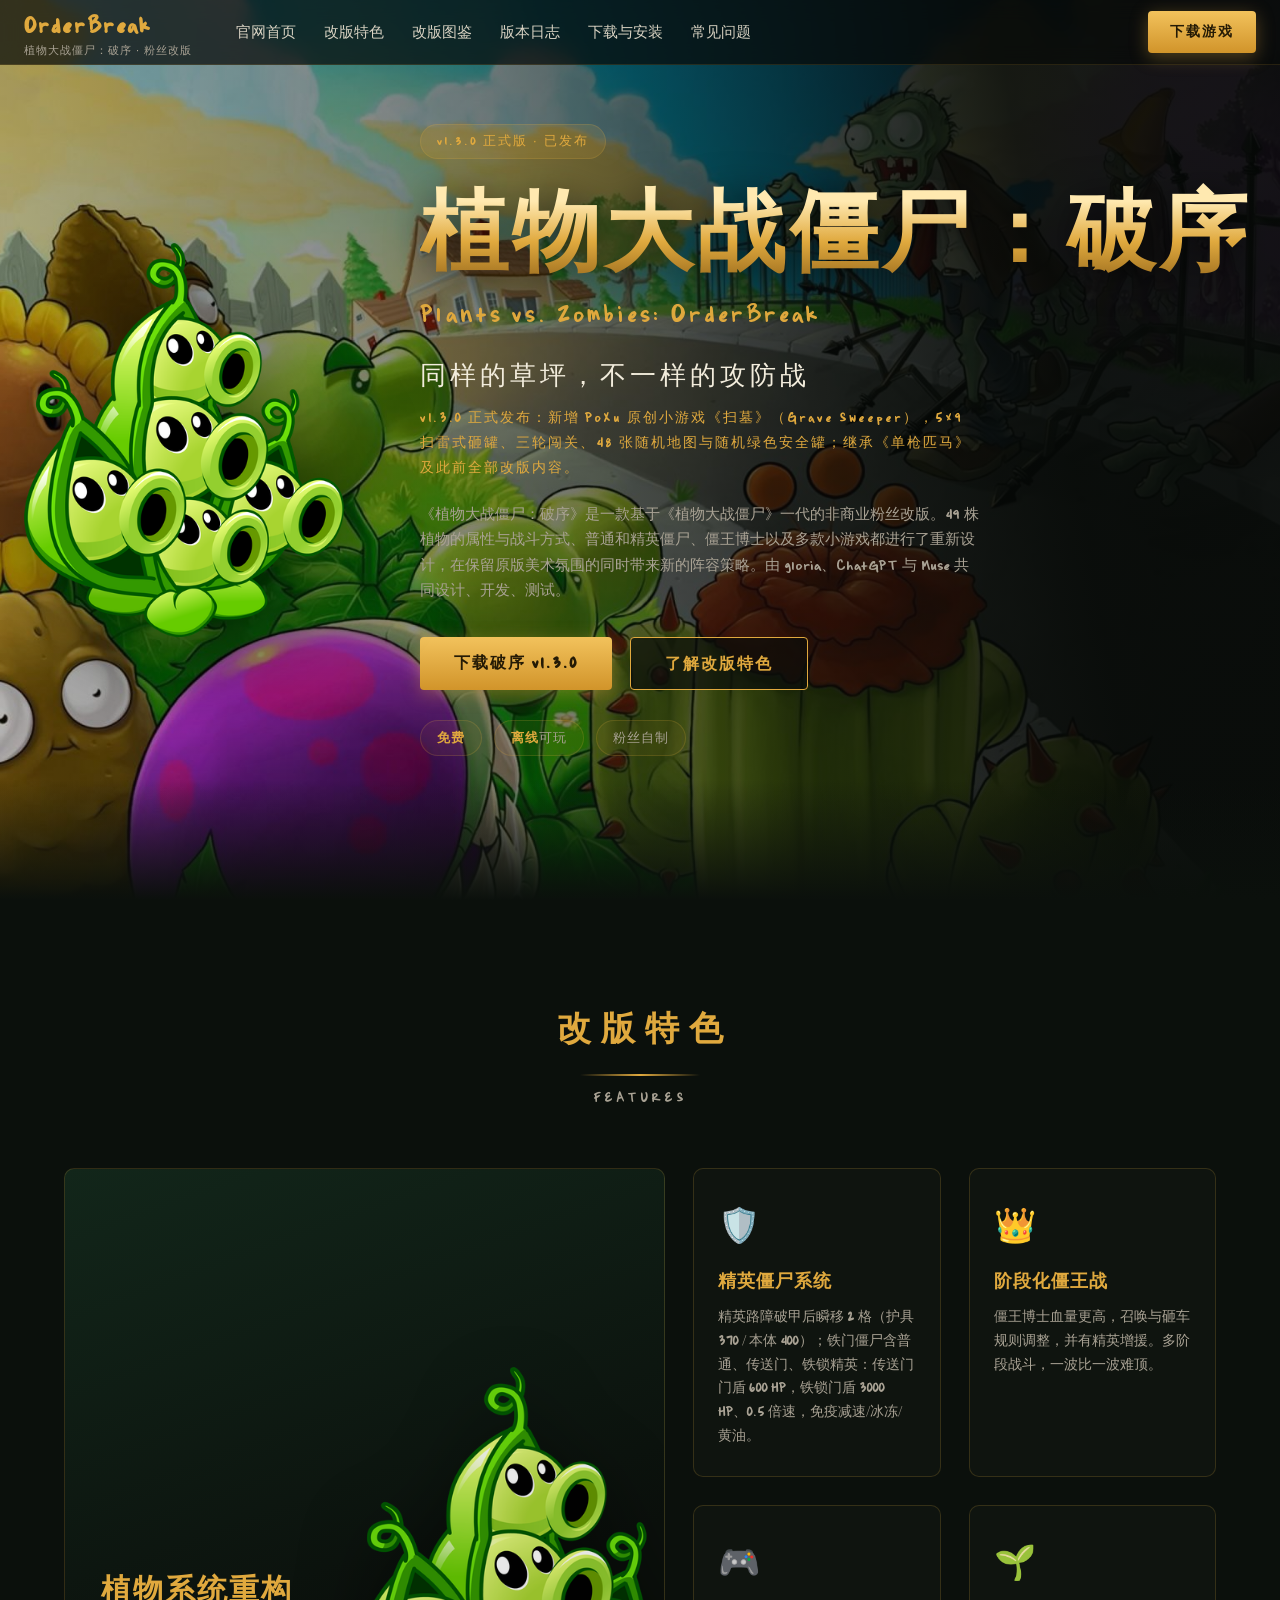
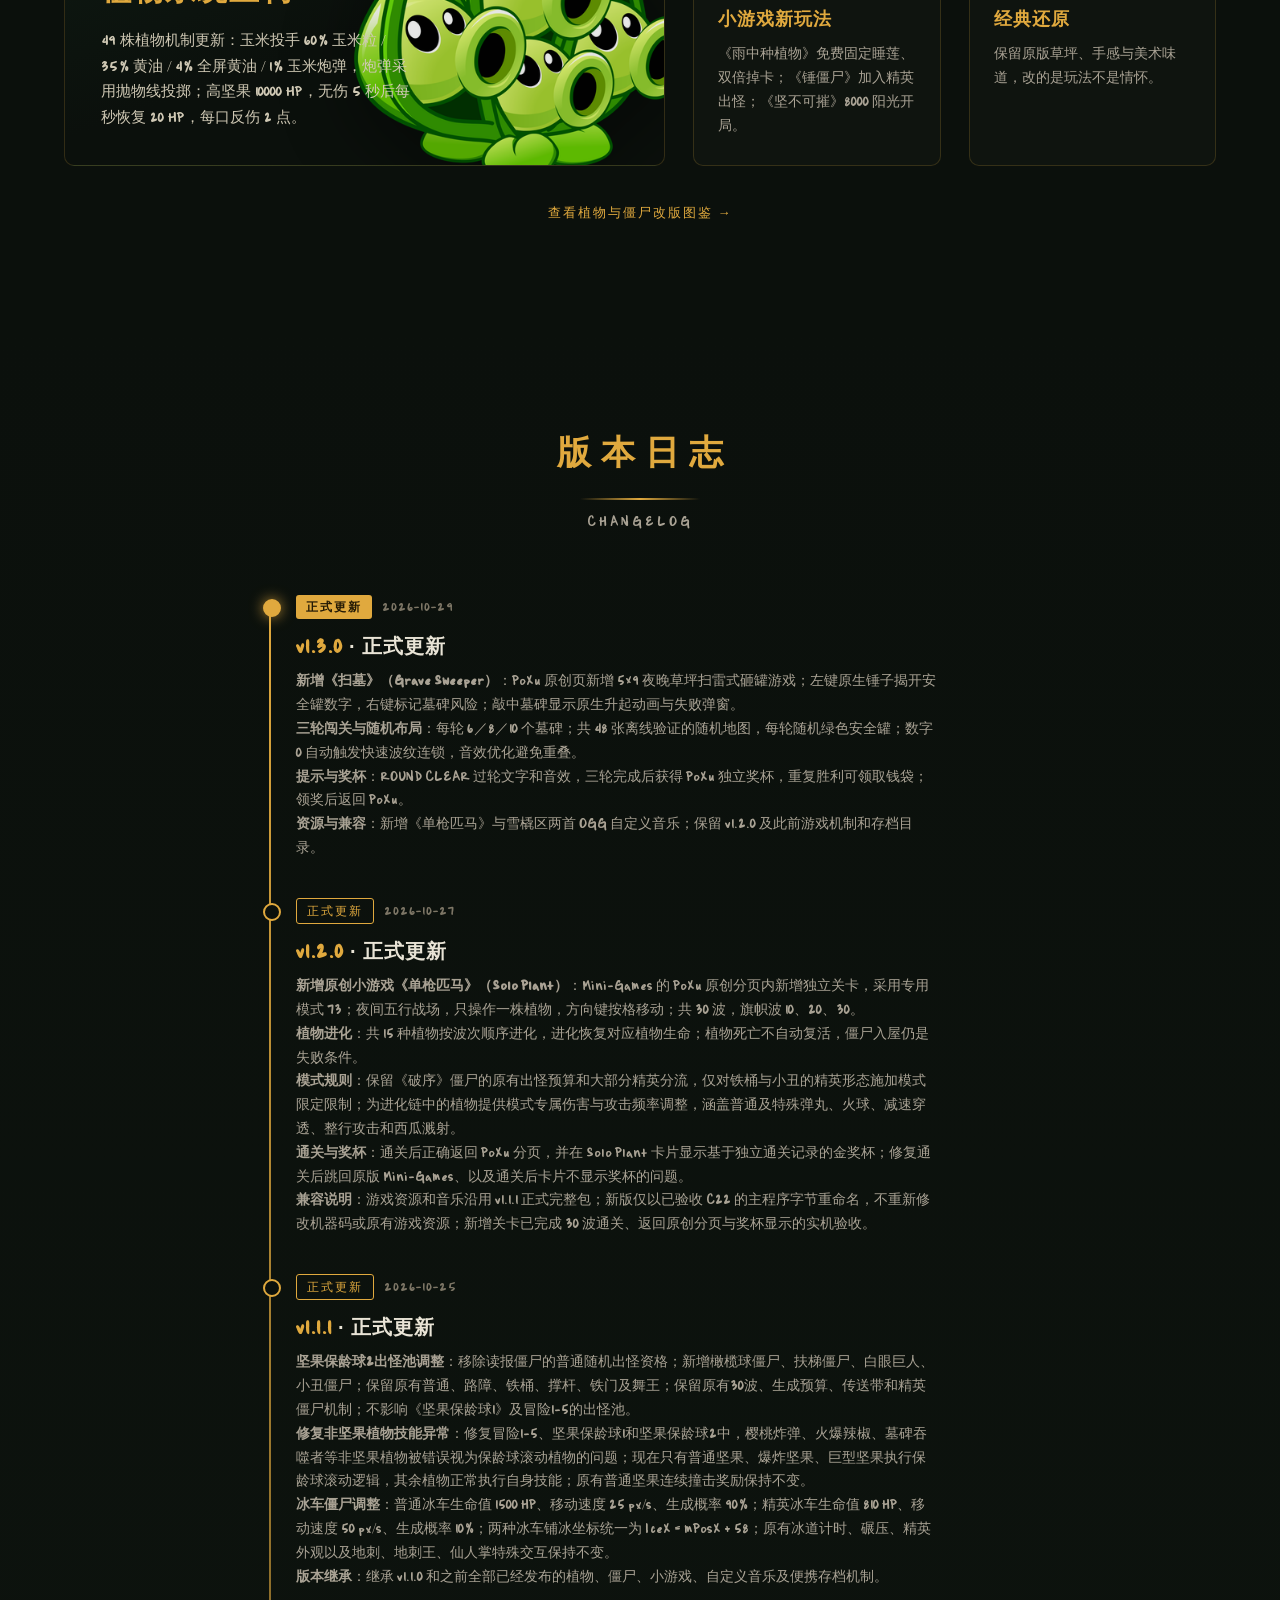
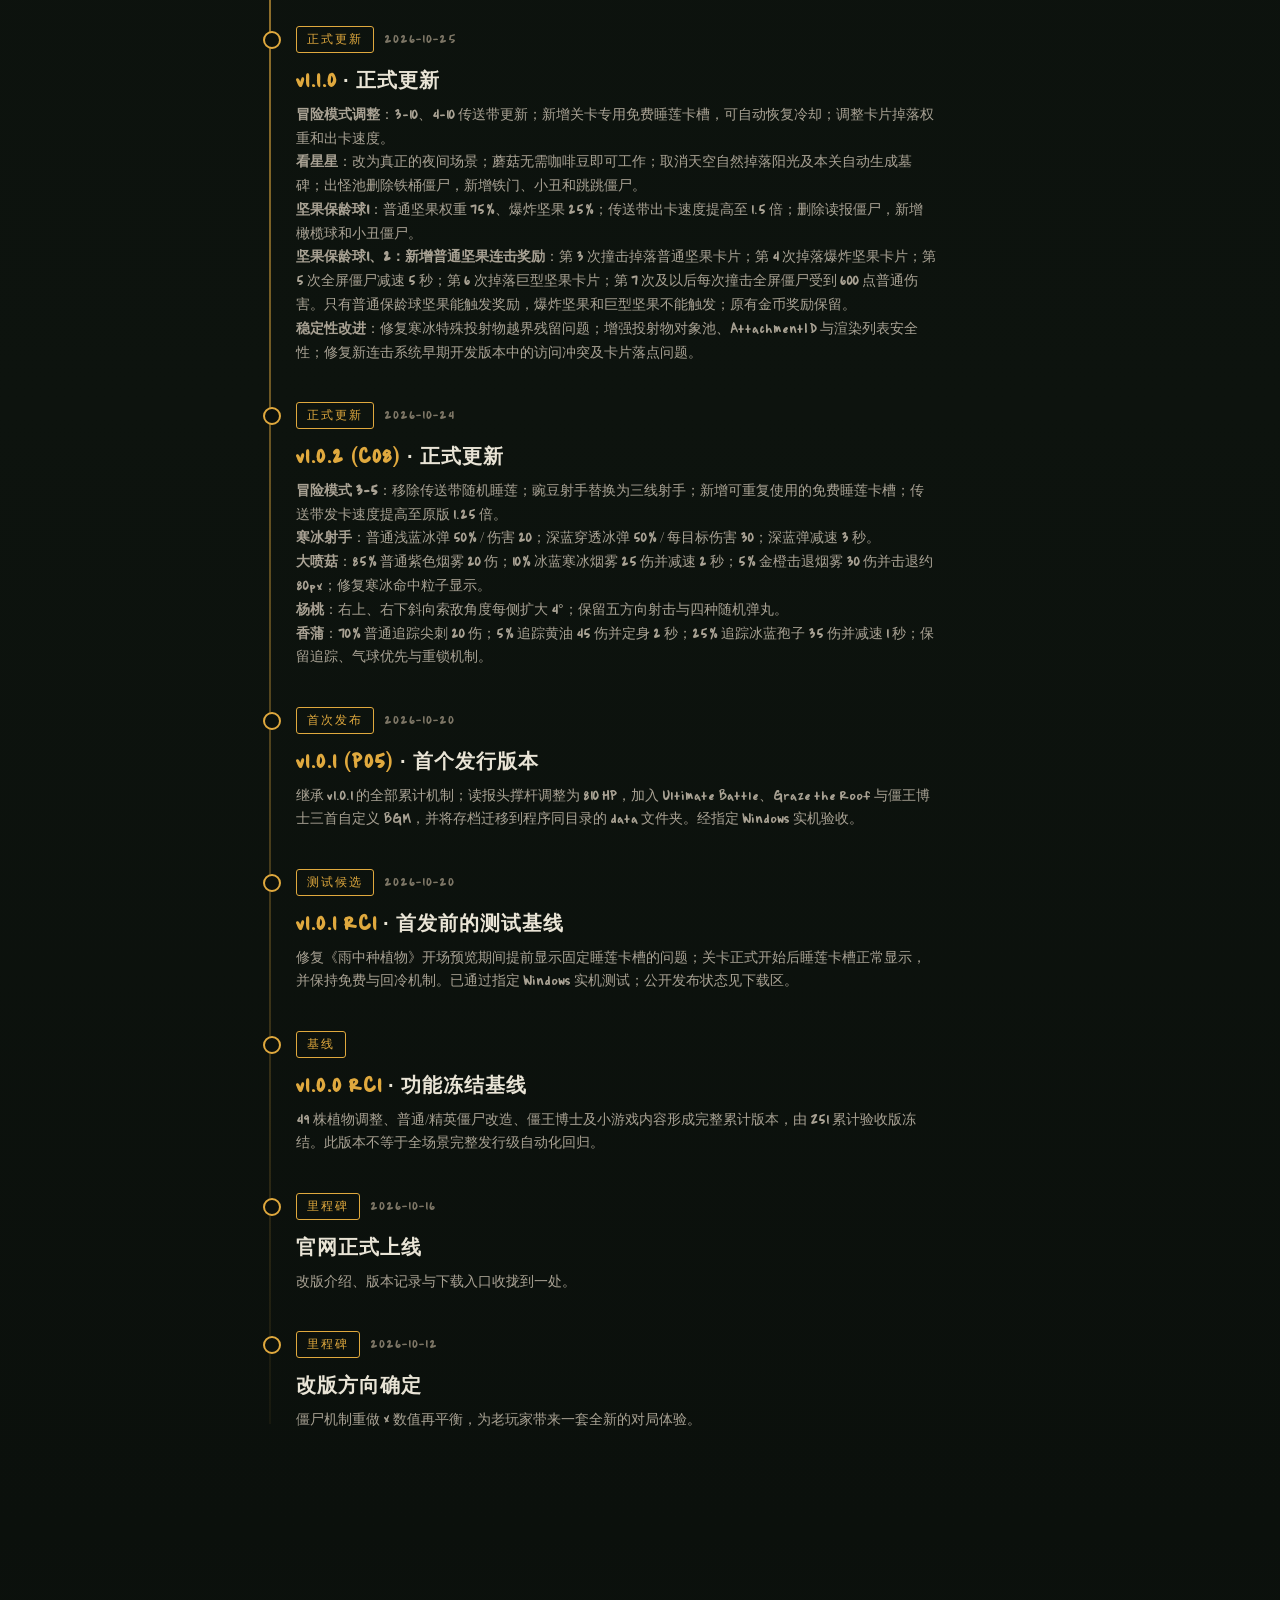
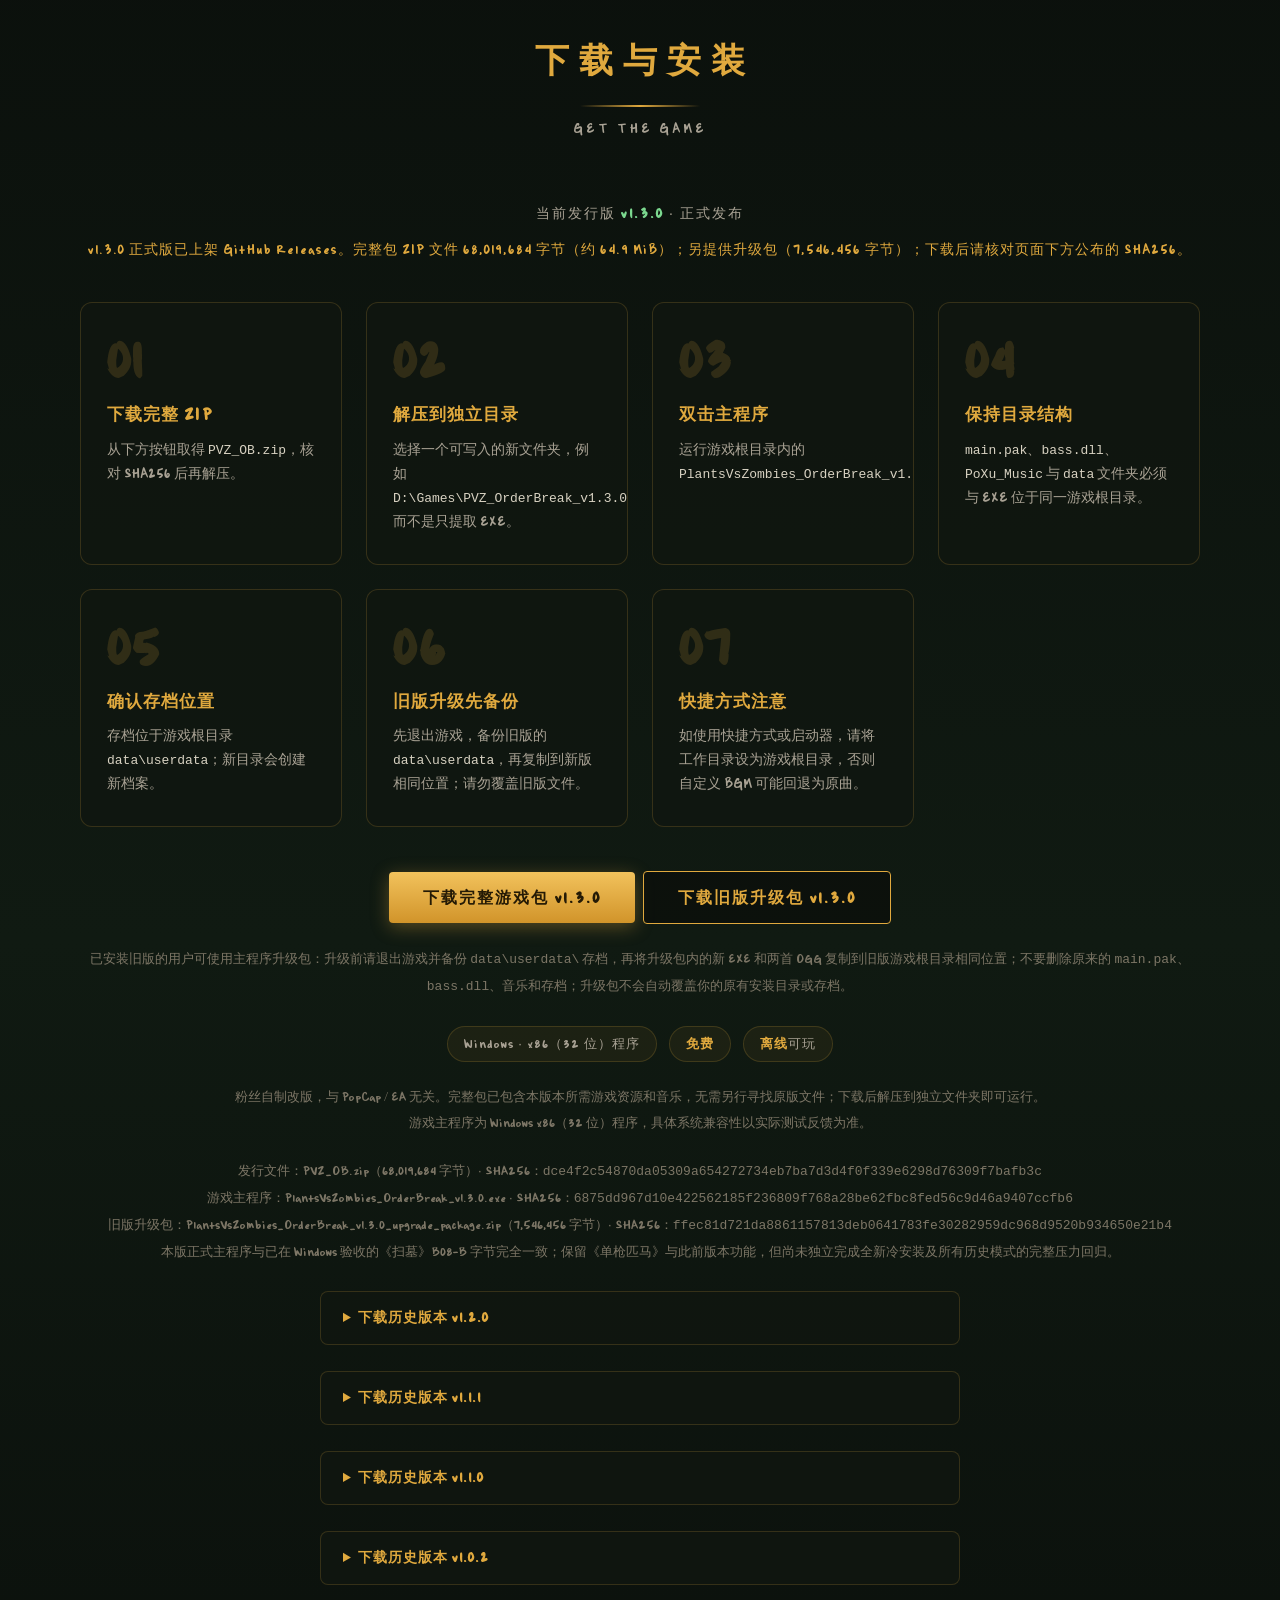
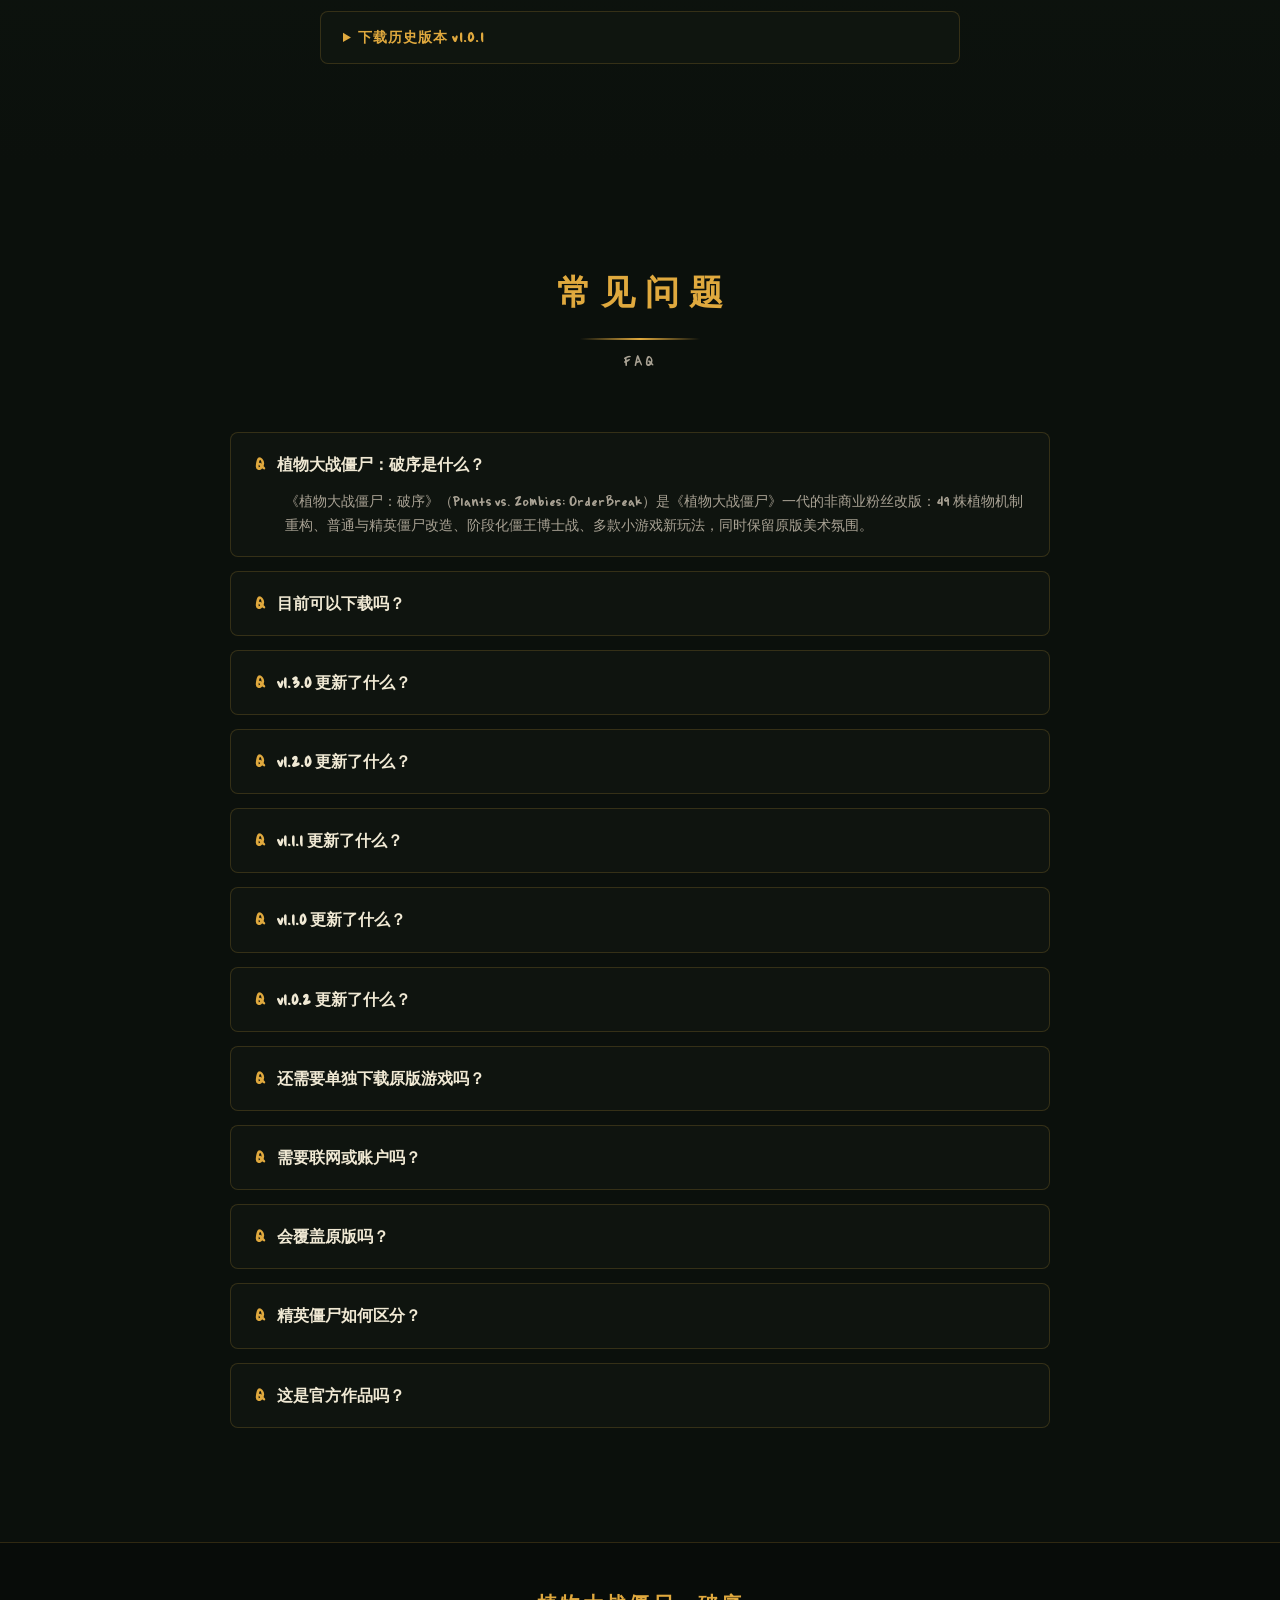
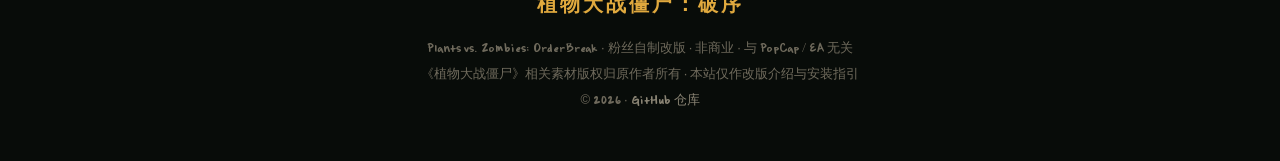
==== commit 156508bd: "site: OrderBreak site v1.3.0" ====
--- a/index.html
+++ b/index.html
@@ -4,10 +4,10 @@
 <meta charset="UTF-8">
 <meta name="viewport" content="width=device-width, initial-scale=1.0">
 <title>植物大战僵尸：破序 | OrderBreak · 粉丝改版</title>
-<meta name="description" content="《植物大战僵尸：破序》(Plants vs. Zombies: OrderBreak)——基于《植物大战僵尸》一代的非商业粉丝改版：49 株植物机制重构、精英僵尸系统、阶段化僵王战与小游戏新玩法。v1.2.0 正式发布：全新原创小游戏《单枪匹马》：夜间战场单株植物迎战 30 波僵尸，15 种植物形态逐级进化。">
+<meta name="description" content="《植物大战僵尸：破序》(Plants vs. Zombies: OrderBreak)——基于《植物大战僵尸》一代的非商业粉丝改版：49 株植物机制重构、精英僵尸系统、阶段化僵王战与小游戏新玩法。v1.3.0 正式发布：新增 PoXu 原创小游戏《扫墓》（Grave Sweeper），5×9 扫雷式砸罐、三轮闯关、48 张随机地图与随机绿色安全罐；继承《单枪匹马》及此前全部改版内容。">
 <meta property="og:type" content="website">
 <meta property="og:title" content="植物大战僵尸：破序 | OrderBreak · 粉丝改版">
-<meta property="og:description" content="《植物大战僵尸：破序》(Plants vs. Zombies: OrderBreak)——基于《植物大战僵尸》一代的非商业粉丝改版：49 株植物机制重构、精英僵尸系统、阶段化僵王战与小游戏新玩法。v1.2.0 正式发布：全新原创小游戏《单枪匹马》：夜间战场单株植物迎战 30 波僵尸，15 种植物形态逐级进化。">
+<meta property="og:description" content="《植物大战僵尸：破序》(Plants vs. Zombies: OrderBreak)——基于《植物大战僵尸》一代的非商业粉丝改版：49 株植物机制重构、精英僵尸系统、阶段化僵王战与小游戏新玩法。v1.3.0 正式发布：新增 PoXu 原创小游戏《扫墓》（Grave Sweeper），5×9 扫雷式砸罐、三轮闯关、48 张随机地图与随机绿色安全罐；继承《单枪匹马》及此前全部改版内容。">
 <meta property="og:url" content="https://qffy715.github.io/PVZ-OB/">
 <style>
 @font-face{
@@ -237,7 +237,7 @@
 <a href="#download">下载与安装</a>
 <a href="#faq">常见问题</a>
 </div>
-<a class="btn btn-gold btn-sm nav-cta" href="https://github.com/qffy715/PVZ-OB/releases/download/v1.2.0/PVZ_OB.zip">下载游戏</a>
+<a class="btn btn-gold btn-sm nav-cta" href="https://github.com/qffy715/PVZ-OB/releases/download/v1.3.0/PVZ_OB.zip">下载游戏</a>
 <button class="nav-toggle" aria-label="打开导航菜单" aria-expanded="false" aria-controls="navMenu"><span></span><span></span><span></span></button>
 </div>
 </nav>
@@ -245,14 +245,14 @@
 <div class="hero-inner">
 <div class="hero-art"><img src="peashooter.png" alt="豌豆射手" width="423" height="520"></div>
 <div class="hero-text">
-<span class="ver-badge">v1.2.0 正式版 · 已发布</span>
+<span class="ver-badge">v1.3.0 正式版 · 已发布</span>
 <h1>植物大战僵尸：破序</h1>
 <div class="en-sub">Plants vs. Zombies: OrderBreak</div>
 <div class="slogan">同样的草坪，不一样的攻防战</div>
-<p class="ver-note">v1.2.0 正式发布：全新原创小游戏《单枪匹马》：夜间战场单株植物迎战 30 波僵尸，15 种植物形态逐级进化。</p>
+<p class="ver-note">v1.3.0 正式发布：新增 PoXu 原创小游戏《扫墓》（Grave Sweeper），5×9 扫雷式砸罐、三轮闯关、48 张随机地图与随机绿色安全罐；继承《单枪匹马》及此前全部改版内容。</p>
 <p class="desc">《植物大战僵尸：破序》是一款基于《植物大战僵尸》一代的非商业粉丝改版。49 株植物的属性与战斗方式、普通和精英僵尸、僵王博士以及多款小游戏都进行了重新设计，在保留原版美术氛围的同时带来新的阵容策略。由 gloria、ChatGPT 与 Muse 共同设计、开发、测试。</p>
 <div class="hero-btns">
-<a class="btn btn-gold" href="https://github.com/qffy715/PVZ-OB/releases/download/v1.2.0/PVZ_OB.zip">下载破序 v1.2.0</a>
+<a class="btn btn-gold" href="https://github.com/qffy715/PVZ-OB/releases/download/v1.3.0/PVZ_OB.zip">下载破序 v1.3.0</a>
 <a class="btn btn-dark" href="#features">了解改版特色</a>
 </div>
 <div class="chips">
@@ -295,7 +295,15 @@
 </div>
 <div class="timeline">
 <div class="tl-item now rv">
-<span class="tl-tag hot">正式更新</span><time>2026-10-27</time>
+<span class="tl-tag hot">正式更新</span><time>2026-10-29</time>
+<h3><span class="v">v1.3.0</span> · 正式更新</h3>
+<p><b>新增《扫墓》（Grave Sweeper）</b>：PoXu 原创页新增 5×9 夜晚草坪扫雷式砸罐游戏；左键原生锤子揭开安全罐数字，右键标记墓碑风险；敲中墓碑显示原生升起动画与失败弹窗。<br>
+<b>三轮闯关与随机布局</b>：每轮 6／8／10 个墓碑；共 48 张离线验证的随机地图，每轮随机绿色安全罐；数字 0 自动触发快速波纹连锁，音效优化避免重叠。<br>
+<b>提示与奖杯</b>：ROUND CLEAR 过轮文字和音效，三轮完成后获得 PoXu 独立奖杯，重复胜利可领取钱袋；领奖后返回 PoXu。<br>
+<b>资源与兼容</b>：新增《单枪匹马》与雪橇区两首 OGG 自定义音乐；保留 v1.2.0 及此前游戏机制和存档目录。</p>
+</div>
+<div class="tl-item rv">
+<span class="tl-tag">正式更新</span><time>2026-10-27</time>
 <h3><span class="v">v1.2.0</span> · 正式更新</h3>
 <p><b>新增原创小游戏《单枪匹马》（Solo Plant）</b>：Mini-Games 的 PoXu 原创分页内新增独立关卡，采用专用模式 73；夜间五行战场，只操作一株植物，方向键按格移动；共 30 波，旗帜波 10、20、30。<br>
 <b>植物进化</b>：共 15 种植物按波次顺序进化，进化恢复对应植物生命；植物死亡不自动复活，僵尸入屋仍是失败条件。<br>
@@ -363,29 +371,32 @@
 <h2>下载与安装</h2><div class="rule"></div>
 <p>GET&nbsp;THE&nbsp;GAME</p>
 </div>
-<div class="rv"><span class="dl-ver">当前发行版 <b>v1.2.0</b> · 正式发布</span></div>
-<p class="dl-status rv">v1.2.0 正式版已上架 GitHub Releases。完整包 ZIP 文件 61,900,257 字节（约 59.0 MB）；另提供旧版升级包（1,438,590 字节）；下载后请核对页面下方公布的 SHA256。</p>
+<div class="rv"><span class="dl-ver">当前发行版 <b>v1.3.0</b> · 正式发布</span></div>
+<p class="dl-status rv">v1.3.0 正式版已上架 GitHub Releases。完整包 ZIP 文件 68,019,684 字节（约 64.9 MiB）；另提供升级包（7,546,456 字节）；下载后请核对页面下方公布的 SHA256。</p>
 <div class="steps">
 <div class="step rv"><div class="num">01</div><h4>下载完整 ZIP</h4><p>从下方按钮取得 <code>PVZ_OB.zip</code>，核对 SHA256 后再解压。</p></div>
-<div class="step rv"><div class="num">02</div><h4>解压到独立目录</h4><p>选择一个可写入的新文件夹，例如 <code>D:\Games\PVZ_OrderBreak_v1.2.0</code>，而不是只提取 EXE。</p></div>
-<div class="step rv"><div class="num">03</div><h4>双击主程序</h4><p>运行游戏根目录内的 <code>PlantsVsZombies_OrderBreak_v1.2.0.exe</code>。</p></div>
+<div class="step rv"><div class="num">02</div><h4>解压到独立目录</h4><p>选择一个可写入的新文件夹，例如 <code>D:\Games\PVZ_OrderBreak_v1.3.0</code>，而不是只提取 EXE。</p></div>
+<div class="step rv"><div class="num">03</div><h4>双击主程序</h4><p>运行游戏根目录内的 <code>PlantsVsZombies_OrderBreak_v1.3.0.exe</code>。</p></div>
 <div class="step rv"><div class="num">04</div><h4>保持目录结构</h4><p><code>main.pak</code>、<code>bass.dll</code>、<code>PoXu_Music</code> 与 <code>data</code> 文件夹必须与 EXE 位于同一游戏根目录。</p></div>
 <div class="step rv"><div class="num">05</div><h4>确认存档位置</h4><p>存档位于游戏根目录 <code>data\userdata</code>；新目录会创建新档案。</p></div>
 <div class="step rv"><div class="num">06</div><h4>旧版升级先备份</h4><p>先退出游戏，备份旧版的 <code>data\userdata</code>，再复制到新版相同位置；请勿覆盖旧版文件。</p></div>
 <div class="step rv"><div class="num">07</div><h4>快捷方式注意</h4><p>如使用快捷方式或启动器，请将工作目录设为游戏根目录，否则自定义 BGM 可能回退为原曲。</p></div>
 </div>
-<div class="dl-cta rv"><a class="btn btn-gold" href="https://github.com/qffy715/PVZ-OB/releases/download/v1.2.0/PVZ_OB.zip">下载完整游戏包 v1.2.0</a>&nbsp;&nbsp;<a class="btn btn-dark" href="https://github.com/qffy715/PVZ-OB/releases/download/v1.2.0/PVZ_OB_v1.2.0_upgrade.zip">下载旧版升级包 v1.2.0</a></div>
-<p class="dl-note rv">已安装旧版的用户可使用主程序升级包：升级前请退出游戏并备份 <code>data\userdata\</code> 存档，再将升级包内的主程序覆盖到旧版游戏根目录；不要删除原来的 <code>main.pak</code>、<code>bass.dll</code>、音乐和存档；升级包不会自动覆盖你的原有安装目录或存档。</p>
+<div class="dl-cta rv"><a class="btn btn-gold" href="https://github.com/qffy715/PVZ-OB/releases/download/v1.3.0/PVZ_OB.zip">下载完整游戏包 v1.3.0</a>&nbsp;&nbsp;<a class="btn btn-dark" href="https://github.com/qffy715/PVZ-OB/releases/download/v1.3.0/PlantsVsZombies_OrderBreak_v1.3.0_upgrade_package.zip">下载旧版升级包 v1.3.0</a></div>
+<p class="dl-note rv">已安装旧版的用户可使用主程序升级包：升级前请退出游戏并备份 <code>data\userdata\</code> 存档，再将升级包内的新 EXE 和两首 OGG 复制到旧版游戏根目录相同位置；不要删除原来的 <code>main.pak</code>、<code>bass.dll</code>、音乐和存档；升级包不会自动覆盖你的原有安装目录或存档。</p>
 <div class="chips rv">
 <span class="chip">Windows · x86（32 位）程序</span>
 <span class="chip"><b>免费</b></span>
 <span class="chip"><b>离线</b>可玩</span>
 </div>
 <p class="dl-note rv">粉丝自制改版，与 PopCap / EA 无关。完整包已包含本版本所需游戏资源和音乐，无需另行寻找原版文件；下载后解压到独立文件夹即可运行。<br>游戏主程序为 Windows x86（32 位）程序，具体系统兼容性以实际测试反馈为准。</p>
-<p class="dl-note rv">发行文件：PVZ_OB.zip（61,900,257 字节）· SHA256：<code>e0e883335fc830fc9ae9b12c4f72294ab4102a72985409130dc3aa383ed80aba</code><br>
-游戏主程序：PlantsVsZombies_OrderBreak_v1.2.0.exe · SHA256：<code>5526e7c2c4ce690bf307f39b10dfebc38e8028a4a95c8ce95b155ef5fdf15ba7</code><br>
-旧版升级包：PVZ_OB_v1.2.0_upgrade.zip（1,438,590 字节）· SHA256：<code>ab73f7698df423e4c6f737ea2bede198019f0bf6f730a5c4a8d5af36db5f095a</code><br>
-本版正式主程序与已经通过 Windows 实机验收的 C22 版本字节完全一致；新增关卡已完成 30 波通关、返回原创分页与奖杯显示的实机验收，但不代表已在所有硬件配置上完成回归测试。</p>
+<p class="dl-note rv">发行文件：PVZ_OB.zip（68,019,684 字节）· SHA256：<code>dce4f2c54870da05309a654272734eb7ba7d3d4f0f339e6298d76309f7bafb3c</code><br>
+游戏主程序：PlantsVsZombies_OrderBreak_v1.3.0.exe · SHA256：<code>6875dd967d10e422562185f236809f768a28be62fbc8fed56c9d46a9407ccfb6</code><br>
+旧版升级包：PlantsVsZombies_OrderBreak_v1.3.0_upgrade_package.zip（7,546,456 字节）· SHA256：<code>ffec81d721da8861157813deb0641783fe30282959dc968d9520b934650e21b4</code><br>
+本版正式主程序与已在 Windows 验收的《扫墓》B08-B 字节完全一致；保留《单枪匹马》与此前版本功能，但尚未独立完成全新冷安装及所有历史模式的完整压力回归。</p>
+<details class="hist-ver rv"><summary>下载历史版本 v1.2.0</summary>
+<p>v1.2.0 正式版本仍保留：<a href="https://github.com/qffy715/PVZ-OB/releases/tag/v1.2.0">前往 v1.2.0 Release 页面 →</a></p>
+</details>
 <details class="hist-ver rv"><summary>下载历史版本 v1.1.1</summary>
 <p>v1.1.1 正式版本仍保留：<a href="https://github.com/qffy715/PVZ-OB/releases/tag/v1.1.1">前往 v1.1.1 Release 页面 →</a><br>
 历史发行文件 SHA256：<code>85225351BAB61D41BB3DA8383D2CCB96E40676AA50651A8D7D1A543D7735F15B</code></p>
@@ -412,14 +423,15 @@
 </div>
 <div class="faq">
 <details class="rv" open><summary>植物大战僵尸：破序是什么？</summary><p>《植物大战僵尸：破序》（Plants vs. Zombies: OrderBreak）是《植物大战僵尸》一代的非商业粉丝改版：49 株植物机制重构、普通与精英僵尸改造、阶段化僵王博士战、多款小游戏新玩法，同时保留原版美术氛围。</p></details>
-<details class="rv"><summary>目前可以下载吗？</summary><p>可以。当前正式版为 v1.2.0，请使用页面提供的 GitHub Releases 直链下载，并核对 SHA256：<code>e0e883335fc830fc9ae9b12c4f72294ab4102a72985409130dc3aa383ed80aba</code>。已安装旧版的用户也可使用主程序升级包。</p></details>
+<details class="rv"><summary>目前可以下载吗？</summary><p>可以。当前正式版为 v1.3.0，请使用页面提供的 GitHub Releases 直链下载，完整包 SHA256：<code>dce4f2c54870da05309a654272734eb7ba7d3d4f0f339e6298d76309f7bafb3c</code>。已安装旧版的用户也可使用升级包（包括新 EXE 和两首 OGG）。</p></details>
+<details class="rv"><summary>v1.3.0 更新了什么？</summary><p>新增 PoXu 原创小游戏《扫墓》：5×9 夜晚扫雷式砸罐、三轮6／8／10墓碑、48张随机地图与随机绿色安全罐；右键标记、数字提示和零区域快速连锁；原生墓碑失败弹窗、过轮音效、独立奖杯及返回 PoXu。另新增《单枪匹马》和雪橇区专属 OGG 音乐。</p></details>
 <details class="rv"><summary>v1.2.0 更新了什么？</summary><p>相对 v1.1.1：新增原创小游戏《单枪匹马》（Mini-Games PoXu 原创分页独立关卡，夜间五行战场单株植物迎战 30 波，旗帜波 10/20/30，15 种植物形态逐级进化）；进化恢复生命、死亡不复活；保留出怪预算与大部分精英分流；模式专属伤害与攻速调整；修复通关后跳回原版 Mini-Games 与奖杯不显示问题。详情见版本日志。</p></details>
 <details class="rv"><summary>v1.1.1 更新了什么？</summary><p>相对 v1.1.0：坚果保龄球2出怪池调整（移除读报僵尸，新增橄榄球、扶梯、白眼巨人、小丑僵尸）；修复冒险1-5、坚果保龄球1和坚果保龄球2中非坚果植物被错误视为保龄球滚动植物的问题；冰车僵尸平衡调整（普通 1500 HP / 25 px/s、精英 810 HP / 50 px/s，铺冰坐标统一为 IceX = mPosX + 58）。详情见版本日志。</p></details>
 <details class="rv"><summary>v1.1.0 更新了什么？</summary><p>相对 v1.0.2：冒险模式 3-10、4-10 传送带更新并新增免费睡莲卡槽；看星星改为真正的夜间场景；坚果保龄球1权重与出卡速度调整；坚果保龄球1、2新增普通坚果连击奖励（第 3/4/5/6/7 次撞击各有奖励）；修复寒冰投射物越界残留等稳定性问题。详情见版本日志。</p></details>
 <details class="rv"><summary>v1.0.2 更新了什么？</summary><p>相对 v1.0.1：冒险模式 3-5 传送带修复（三线射手替换豌豆射手、新增免费睡莲卡槽、发卡提速 1.25 倍）；寒冰射手 50% 普通冰弹 / 50% 深蓝穿透冰弹；大喷菇新增冰蓝寒冰烟雾与金橙击退烟雾；杨桃斜向索敌扩大 4°；香蒲黄油与冰孢子概率提升。详情见版本日志。</p></details>
 <details class="rv"><summary>还需要单独下载原版游戏吗？</summary><p>不需要另行下载安装原版游戏。本次提供的是完整发行 ZIP，已包含启动本版本所需的 EXE、main.pak、bass.dll 和音乐资源，解压到独立文件夹即可运行。</p></details>
 <details class="rv"><summary>需要联网或账户吗？</summary><p>不需要。游戏本体为纯单机，运行时无需在线登录。</p></details>
-<details class="rv"><summary>会覆盖原版吗？</summary><p>不会自动覆盖。请将完整包 ZIP 解压到独立文件夹，不要覆盖已有原版文件。《破序》v1.2.0 的存档位于其 EXE 同目录下的 <code>data\userdata</code>；从旧版升级前请先退出游戏并备份旧版存档，再使用主程序升级包。</p></details>
+<details class="rv"><summary>会覆盖原版吗？</summary><p>不会自动覆盖。请将完整包 ZIP 解压到独立文件夹，不要覆盖已有原版文件。《破序》v1.3.0 的存档位于其 EXE 同目录下的 <code>data\userdata</code>；从旧版升级前请先退出游戏并备份旧版存档，再使用主程序升级包。</p></details>
 <details class="rv"><summary>精英僵尸如何区分？</summary><p>通过外观变化、不同的护甲与速度和专属机制区分；完整数值与图鉴筹备中。</p></details>
 <details class="rv"><summary>这是官方作品吗？</summary><p>不是。破序为粉丝自制、非商业性质，与 PopCap / EA 无任何官方关联；《植物大战僵尸》相关权利归其权利人所有。</p></details>
 </div>
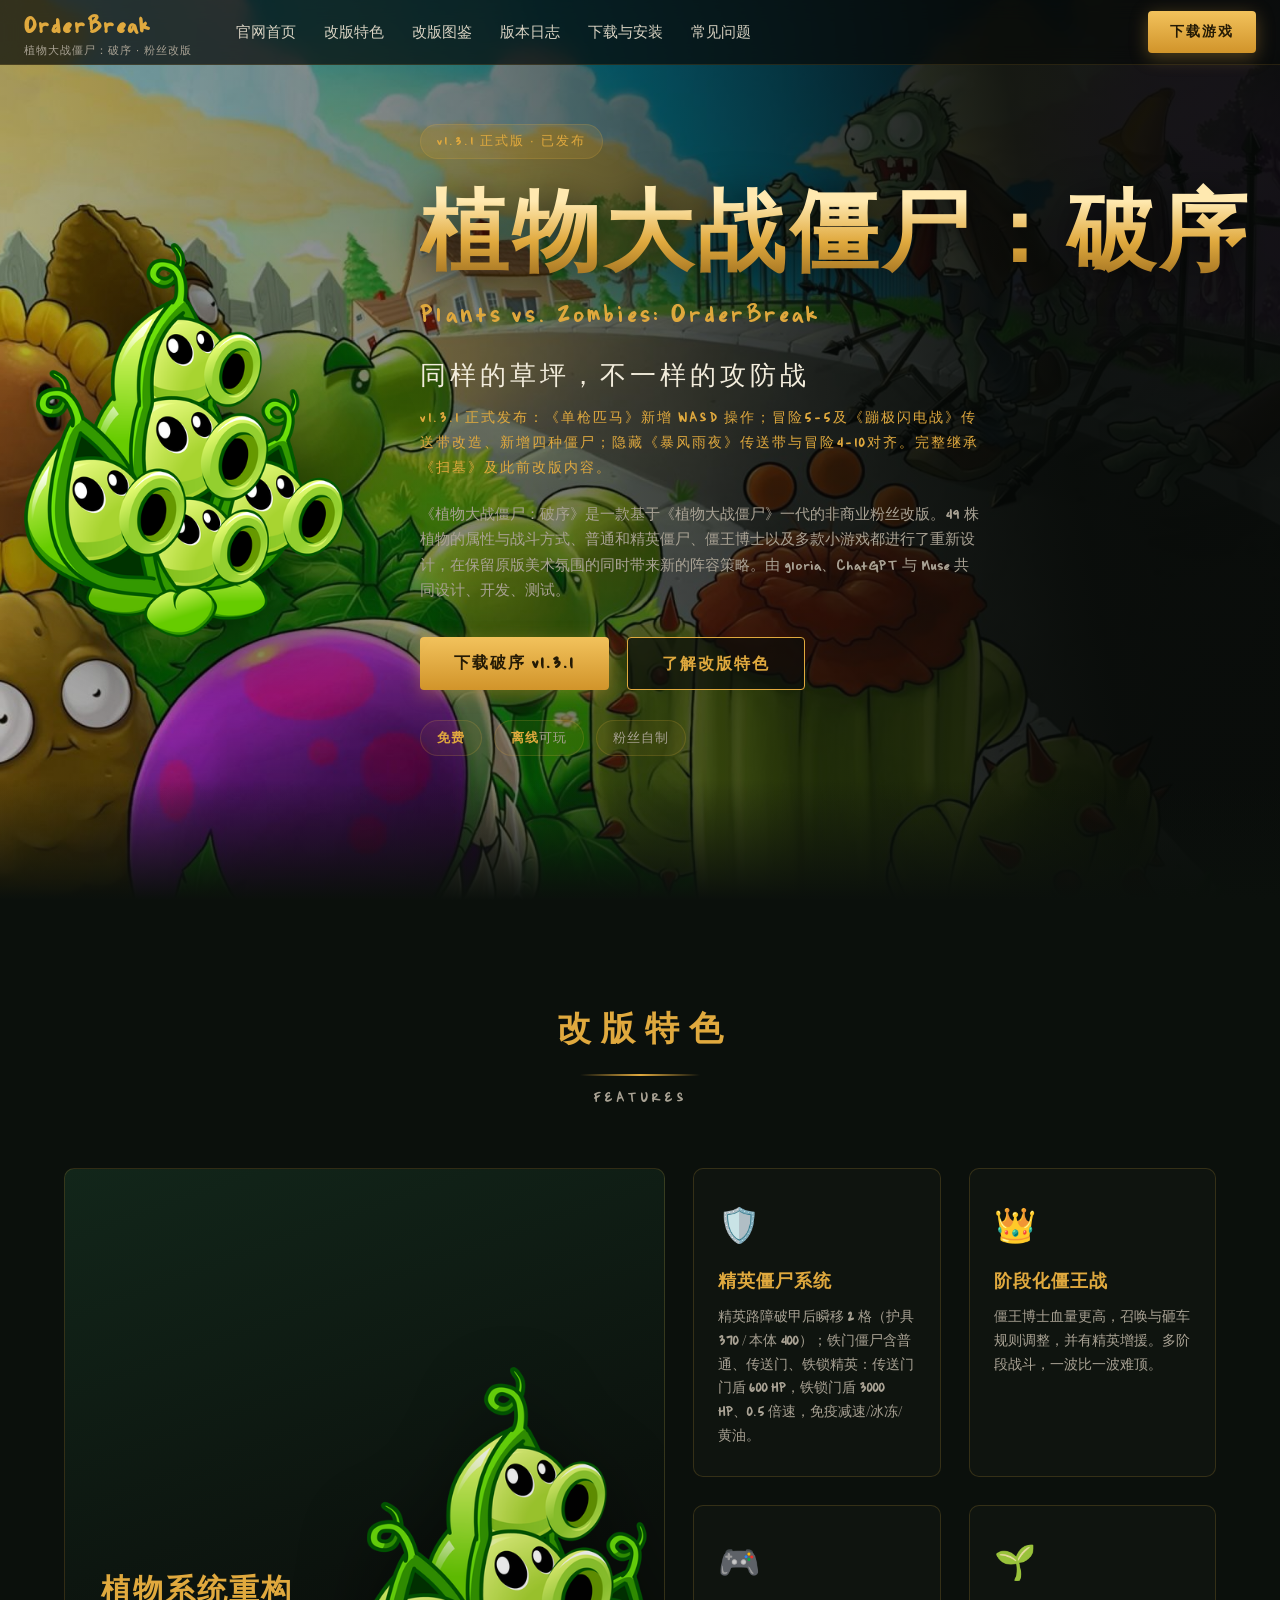
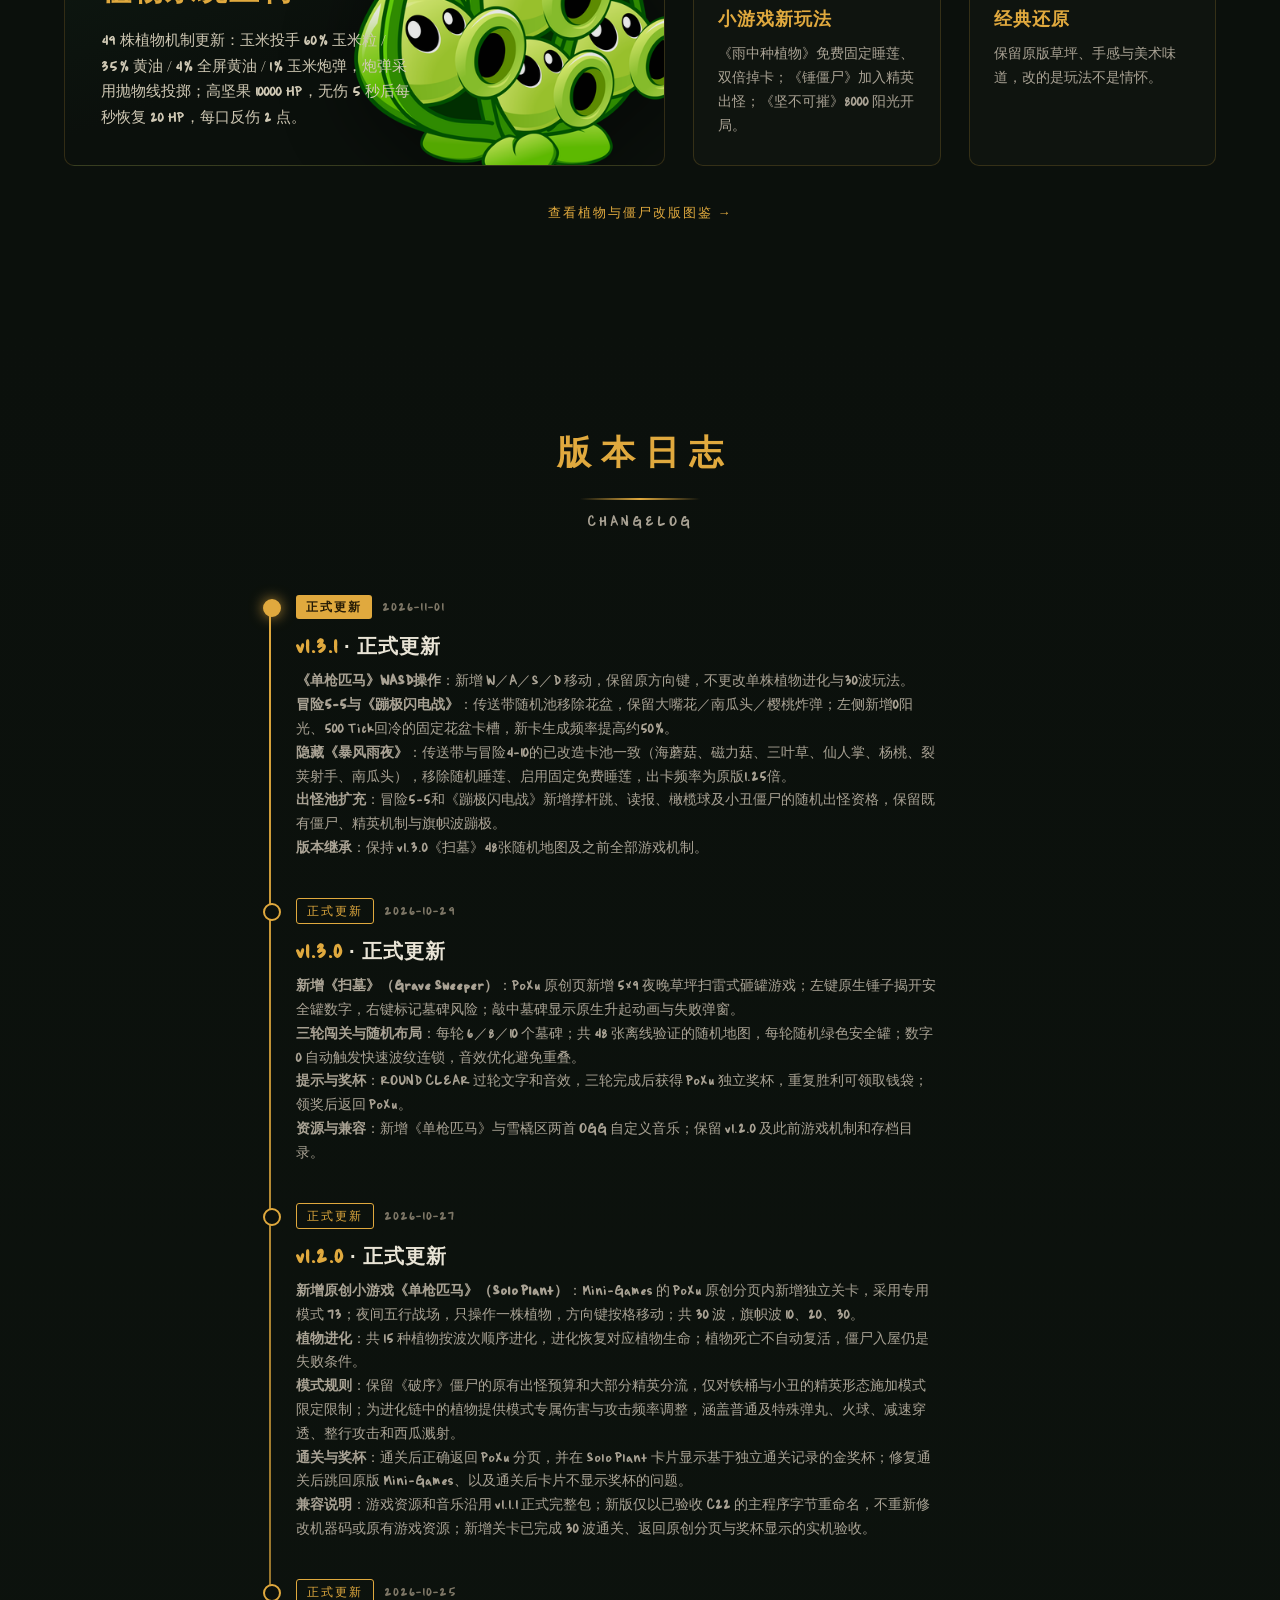
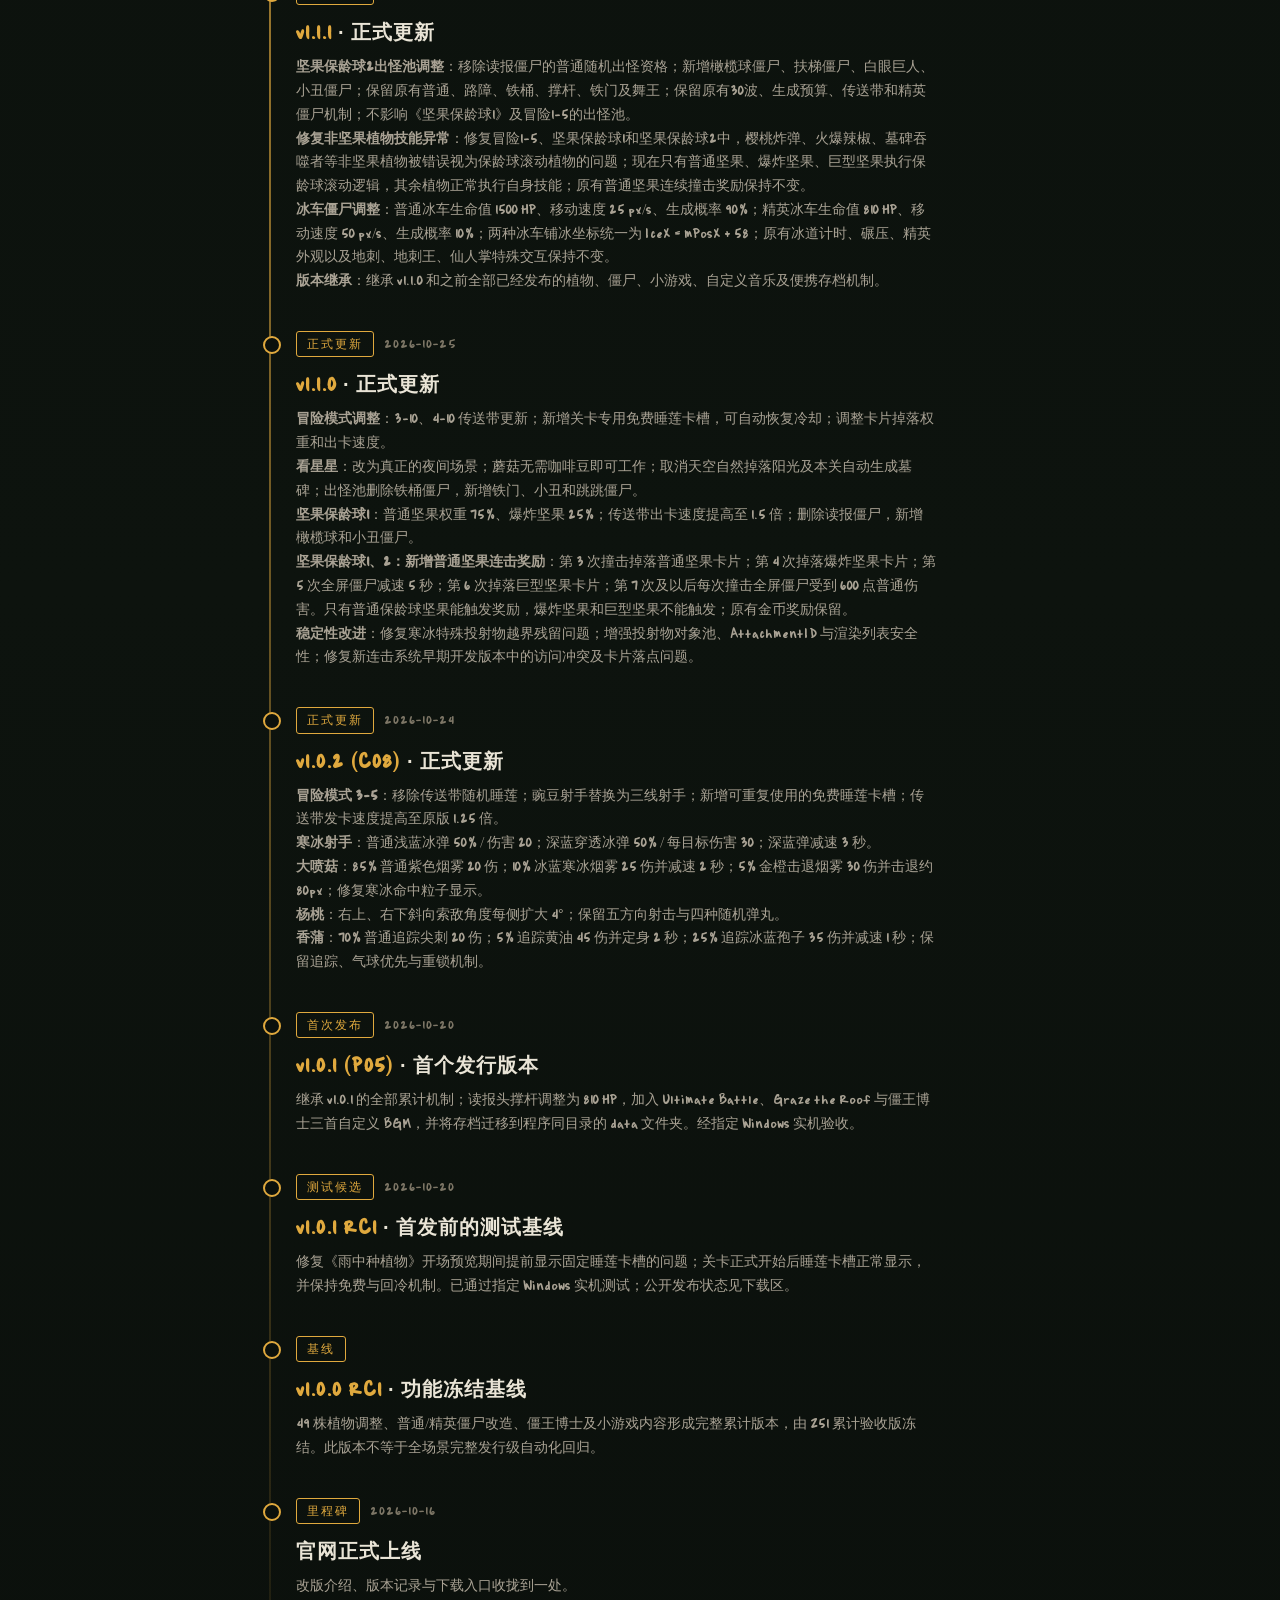
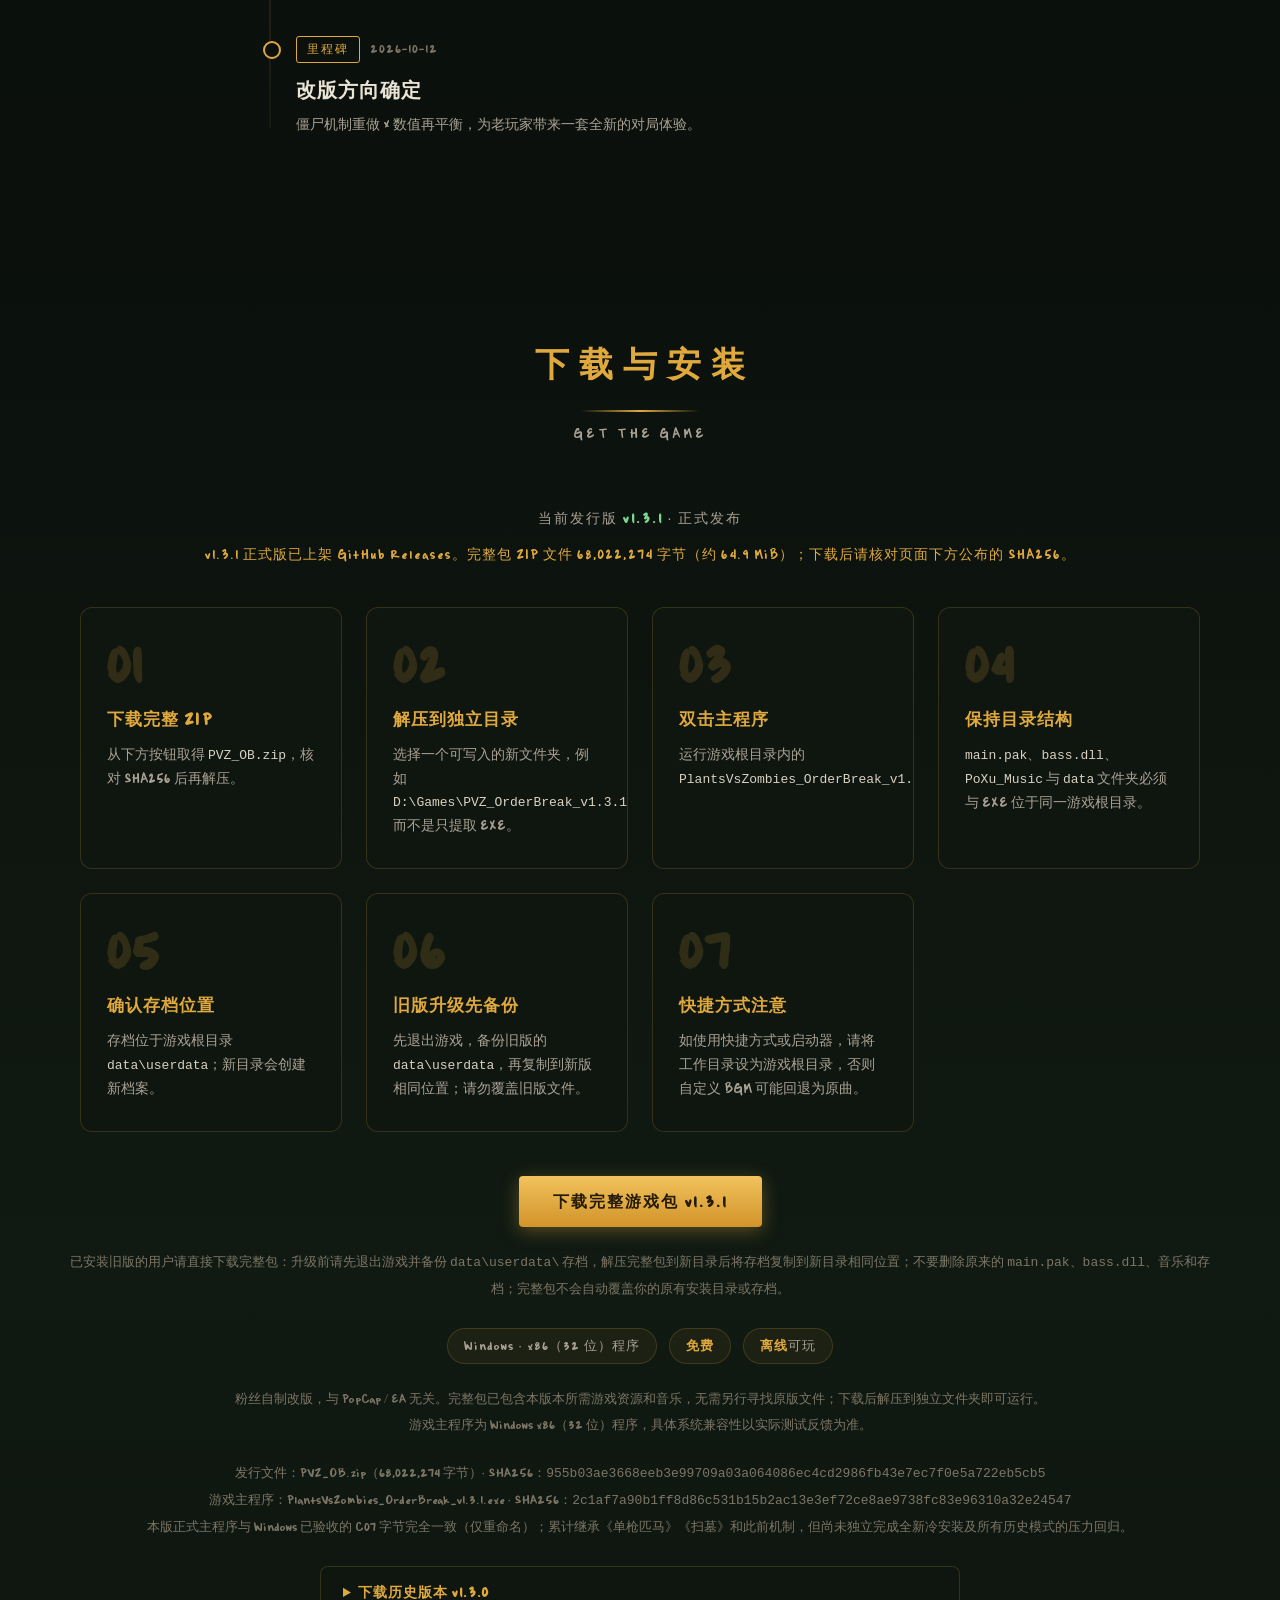
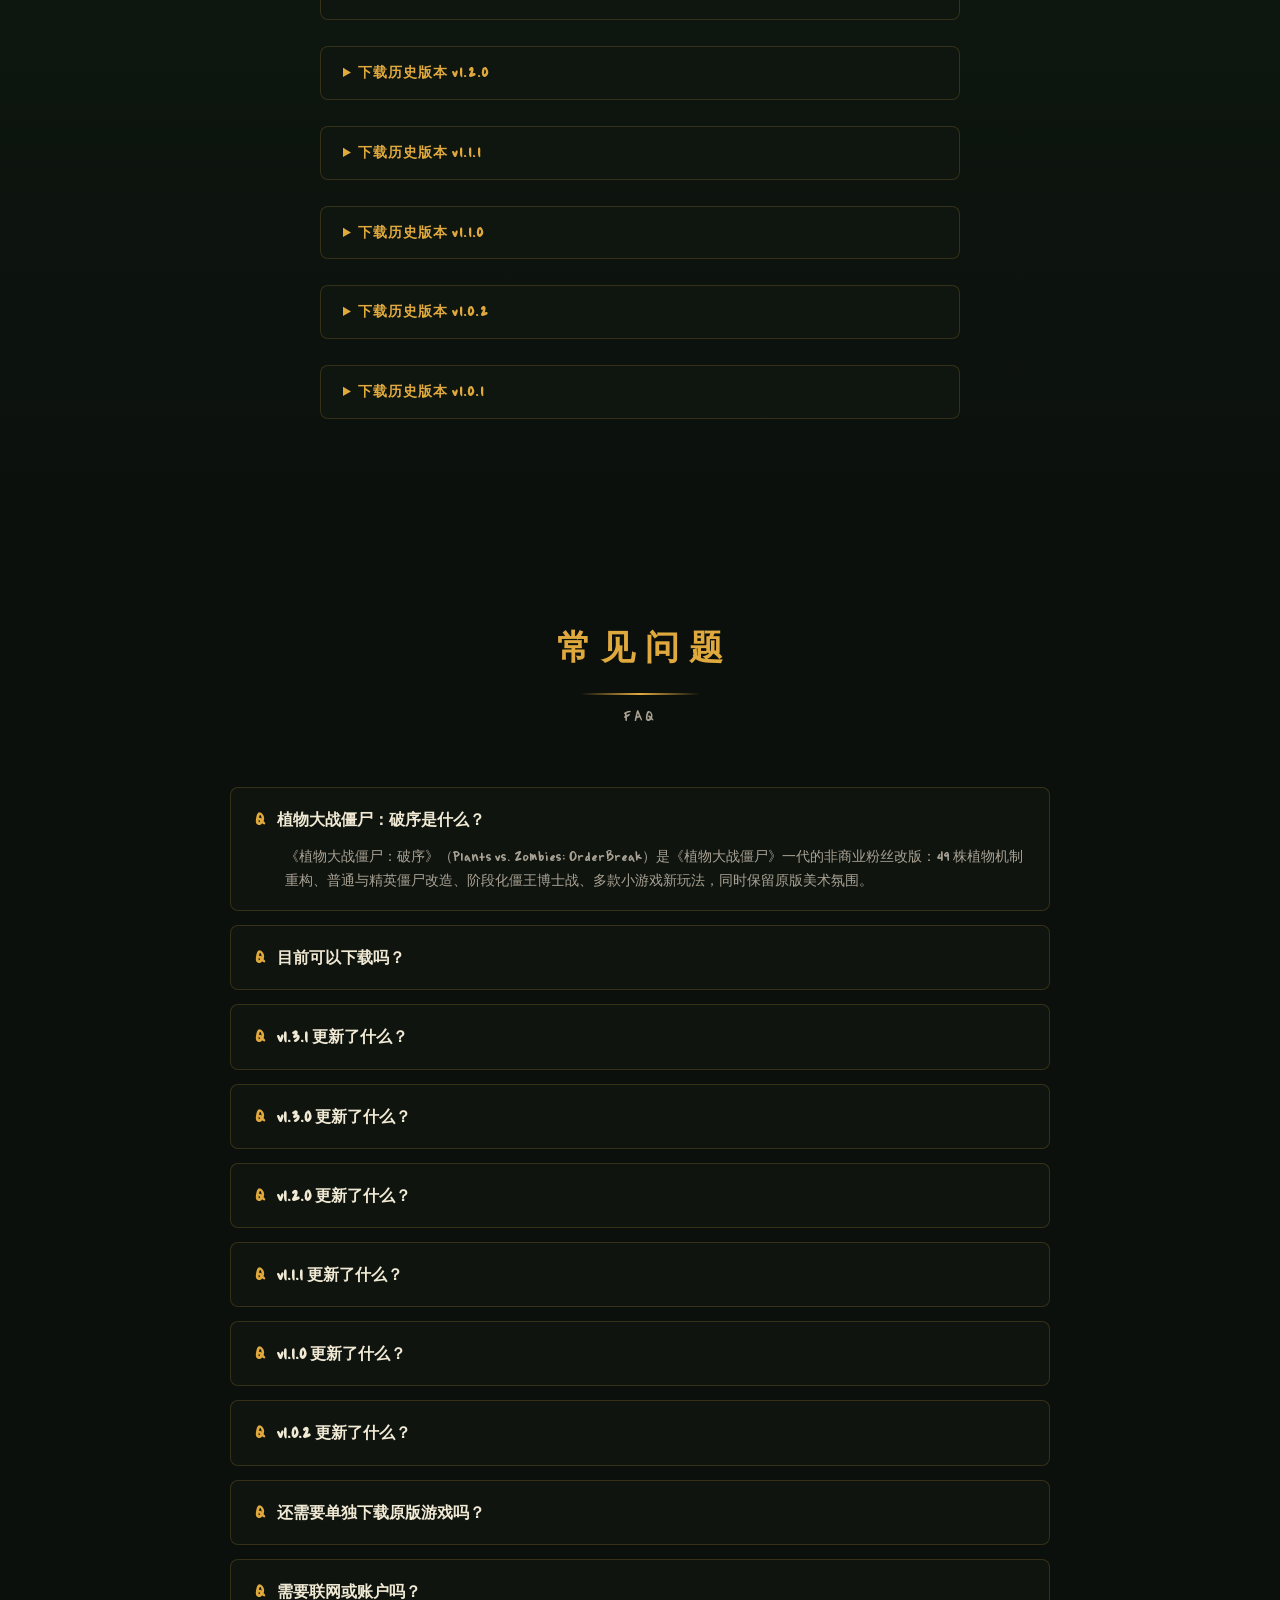
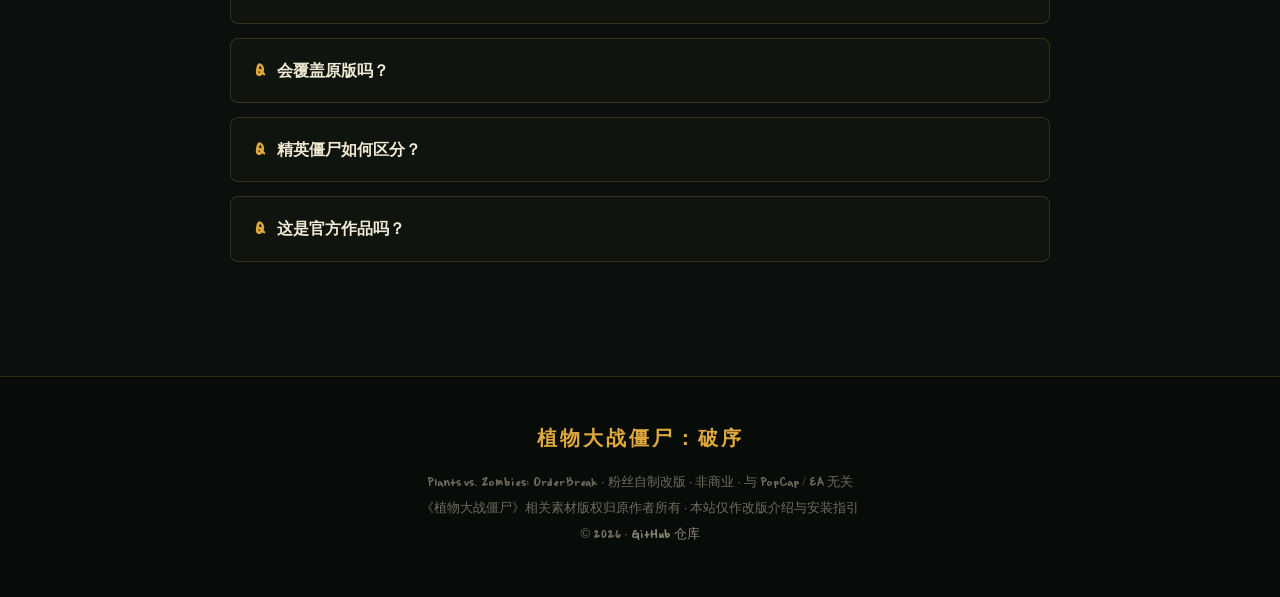
==== commit f58b32bd: "site: OrderBreak v1.3.1" ====
--- a/index.html
+++ b/index.html
@@ -4,10 +4,10 @@
 <meta charset="UTF-8">
 <meta name="viewport" content="width=device-width, initial-scale=1.0">
 <title>植物大战僵尸：破序 | OrderBreak · 粉丝改版</title>
-<meta name="description" content="《植物大战僵尸：破序》(Plants vs. Zombies: OrderBreak)——基于《植物大战僵尸》一代的非商业粉丝改版：49 株植物机制重构、精英僵尸系统、阶段化僵王战与小游戏新玩法。v1.3.0 正式发布：新增 PoXu 原创小游戏《扫墓》（Grave Sweeper），5×9 扫雷式砸罐、三轮闯关、48 张随机地图与随机绿色安全罐；继承《单枪匹马》及此前全部改版内容。">
+<meta name="description" content="《植物大战僵尸：破序》(Plants vs. Zombies: OrderBreak)——基于《植物大战僵尸》一代的非商业粉丝改版：49 株植物机制重构、精英僵尸系统、阶段化僵王战与小游戏新玩法。v1.3.1 正式发布：《单枪匹马》新增 WASD 操作；冒险5-5及《蹦极闪电战》传送带改造、新增四种僵尸；隐藏《暴风雨夜》传送带与冒险4-10对齐。完整继承《扫墓》及此前改版内容。">
 <meta property="og:type" content="website">
 <meta property="og:title" content="植物大战僵尸：破序 | OrderBreak · 粉丝改版">
-<meta property="og:description" content="《植物大战僵尸：破序》(Plants vs. Zombies: OrderBreak)——基于《植物大战僵尸》一代的非商业粉丝改版：49 株植物机制重构、精英僵尸系统、阶段化僵王战与小游戏新玩法。v1.3.0 正式发布：新增 PoXu 原创小游戏《扫墓》（Grave Sweeper），5×9 扫雷式砸罐、三轮闯关、48 张随机地图与随机绿色安全罐；继承《单枪匹马》及此前全部改版内容。">
+<meta property="og:description" content="《植物大战僵尸：破序》(Plants vs. Zombies: OrderBreak)——基于《植物大战僵尸》一代的非商业粉丝改版：49 株植物机制重构、精英僵尸系统、阶段化僵王战与小游戏新玩法。v1.3.1 正式发布：《单枪匹马》新增 WASD 操作；冒险5-5及《蹦极闪电战》传送带改造、新增四种僵尸；隐藏《暴风雨夜》传送带与冒险4-10对齐。完整继承《扫墓》及此前改版内容。">
 <meta property="og:url" content="https://qffy715.github.io/PVZ-OB/">
 <style>
 @font-face{
@@ -237,7 +237,7 @@
 <a href="#download">下载与安装</a>
 <a href="#faq">常见问题</a>
 </div>
-<a class="btn btn-gold btn-sm nav-cta" href="https://github.com/qffy715/PVZ-OB/releases/download/v1.3.0/PVZ_OB.zip">下载游戏</a>
+<a class="btn btn-gold btn-sm nav-cta" href="https://github.com/qffy715/PVZ-OB/releases/download/v1.3.1/PVZ_OB.zip">下载游戏</a>
 <button class="nav-toggle" aria-label="打开导航菜单" aria-expanded="false" aria-controls="navMenu"><span></span><span></span><span></span></button>
 </div>
 </nav>
@@ -245,14 +245,14 @@
 <div class="hero-inner">
 <div class="hero-art"><img src="peashooter.png" alt="豌豆射手" width="423" height="520"></div>
 <div class="hero-text">
-<span class="ver-badge">v1.3.0 正式版 · 已发布</span>
+<span class="ver-badge">v1.3.1 正式版 · 已发布</span>
 <h1>植物大战僵尸：破序</h1>
 <div class="en-sub">Plants vs. Zombies: OrderBreak</div>
 <div class="slogan">同样的草坪，不一样的攻防战</div>
-<p class="ver-note">v1.3.0 正式发布：新增 PoXu 原创小游戏《扫墓》（Grave Sweeper），5×9 扫雷式砸罐、三轮闯关、48 张随机地图与随机绿色安全罐；继承《单枪匹马》及此前全部改版内容。</p>
+<p class="ver-note">v1.3.1 正式发布：《单枪匹马》新增 WASD 操作；冒险5-5及《蹦极闪电战》传送带改造、新增四种僵尸；隐藏《暴风雨夜》传送带与冒险4-10对齐。完整继承《扫墓》及此前改版内容。</p>
 <p class="desc">《植物大战僵尸：破序》是一款基于《植物大战僵尸》一代的非商业粉丝改版。49 株植物的属性与战斗方式、普通和精英僵尸、僵王博士以及多款小游戏都进行了重新设计，在保留原版美术氛围的同时带来新的阵容策略。由 gloria、ChatGPT 与 Muse 共同设计、开发、测试。</p>
 <div class="hero-btns">
-<a class="btn btn-gold" href="https://github.com/qffy715/PVZ-OB/releases/download/v1.3.0/PVZ_OB.zip">下载破序 v1.3.0</a>
+<a class="btn btn-gold" href="https://github.com/qffy715/PVZ-OB/releases/download/v1.3.1/PVZ_OB.zip">下载破序 v1.3.1</a>
 <a class="btn btn-dark" href="#features">了解改版特色</a>
 </div>
 <div class="chips">
@@ -295,7 +295,16 @@
 </div>
 <div class="timeline">
 <div class="tl-item now rv">
-<span class="tl-tag hot">正式更新</span><time>2026-10-29</time>
+<span class="tl-tag hot">正式更新</span><time>2026-11-01</time>
+<h3><span class="v">v1.3.1</span> · 正式更新</h3>
+<p><b>《单枪匹马》WASD操作</b>：新增 W／A／S／D 移动，保留原方向键，不更改单株植物进化与30波玩法。<br>
+<b>冒险5-5与《蹦极闪电战》</b>：传送带随机池移除花盆，保留大嘴花／南瓜头／樱桃炸弹；左侧新增0阳光、500 Tick回冷的固定花盆卡槽，新卡生成频率提高约50%。<br>
+<b>隐藏《暴风雨夜》</b>：传送带与冒险4-10的已改造卡池一致（海蘑菇、磁力菇、三叶草、仙人掌、杨桃、裂荚射手、南瓜头），移除随机睡莲、启用固定免费睡莲，出卡频率为原版1.25倍。<br>
+<b>出怪池扩充</b>：冒险5-5和《蹦极闪电战》新增撑杆跳、读报、橄榄球及小丑僵尸的随机出怪资格，保留既有僵尸、精英机制与旗帜波蹦极。<br>
+<b>版本继承</b>：保持 v1.3.0《扫墓》48张随机地图及之前全部游戏机制。</p>
+</div>
+<div class="tl-item rv">
+<span class="tl-tag">正式更新</span><time>2026-10-29</time>
 <h3><span class="v">v1.3.0</span> · 正式更新</h3>
 <p><b>新增《扫墓》（Grave Sweeper）</b>：PoXu 原创页新增 5×9 夜晚草坪扫雷式砸罐游戏；左键原生锤子揭开安全罐数字，右键标记墓碑风险；敲中墓碑显示原生升起动画与失败弹窗。<br>
 <b>三轮闯关与随机布局</b>：每轮 6／8／10 个墓碑；共 48 张离线验证的随机地图，每轮随机绿色安全罐；数字 0 自动触发快速波纹连锁，音效优化避免重叠。<br>
@@ -371,29 +380,31 @@
 <h2>下载与安装</h2><div class="rule"></div>
 <p>GET&nbsp;THE&nbsp;GAME</p>
 </div>
-<div class="rv"><span class="dl-ver">当前发行版 <b>v1.3.0</b> · 正式发布</span></div>
-<p class="dl-status rv">v1.3.0 正式版已上架 GitHub Releases。完整包 ZIP 文件 68,019,684 字节（约 64.9 MiB）；另提供升级包（7,546,456 字节）；下载后请核对页面下方公布的 SHA256。</p>
+<div class="rv"><span class="dl-ver">当前发行版 <b>v1.3.1</b> · 正式发布</span></div>
+<p class="dl-status rv">v1.3.1 正式版已上架 GitHub Releases。完整包 ZIP 文件 68,022,274 字节（约 64.9 MiB）；下载后请核对页面下方公布的 SHA256。</p>
 <div class="steps">
 <div class="step rv"><div class="num">01</div><h4>下载完整 ZIP</h4><p>从下方按钮取得 <code>PVZ_OB.zip</code>，核对 SHA256 后再解压。</p></div>
-<div class="step rv"><div class="num">02</div><h4>解压到独立目录</h4><p>选择一个可写入的新文件夹，例如 <code>D:\Games\PVZ_OrderBreak_v1.3.0</code>，而不是只提取 EXE。</p></div>
-<div class="step rv"><div class="num">03</div><h4>双击主程序</h4><p>运行游戏根目录内的 <code>PlantsVsZombies_OrderBreak_v1.3.0.exe</code>。</p></div>
+<div class="step rv"><div class="num">02</div><h4>解压到独立目录</h4><p>选择一个可写入的新文件夹，例如 <code>D:\Games\PVZ_OrderBreak_v1.3.1</code>，而不是只提取 EXE。</p></div>
+<div class="step rv"><div class="num">03</div><h4>双击主程序</h4><p>运行游戏根目录内的 <code>PlantsVsZombies_OrderBreak_v1.3.1.exe</code>。</p></div>
 <div class="step rv"><div class="num">04</div><h4>保持目录结构</h4><p><code>main.pak</code>、<code>bass.dll</code>、<code>PoXu_Music</code> 与 <code>data</code> 文件夹必须与 EXE 位于同一游戏根目录。</p></div>
 <div class="step rv"><div class="num">05</div><h4>确认存档位置</h4><p>存档位于游戏根目录 <code>data\userdata</code>；新目录会创建新档案。</p></div>
 <div class="step rv"><div class="num">06</div><h4>旧版升级先备份</h4><p>先退出游戏，备份旧版的 <code>data\userdata</code>，再复制到新版相同位置；请勿覆盖旧版文件。</p></div>
 <div class="step rv"><div class="num">07</div><h4>快捷方式注意</h4><p>如使用快捷方式或启动器，请将工作目录设为游戏根目录，否则自定义 BGM 可能回退为原曲。</p></div>
 </div>
-<div class="dl-cta rv"><a class="btn btn-gold" href="https://github.com/qffy715/PVZ-OB/releases/download/v1.3.0/PVZ_OB.zip">下载完整游戏包 v1.3.0</a>&nbsp;&nbsp;<a class="btn btn-dark" href="https://github.com/qffy715/PVZ-OB/releases/download/v1.3.0/PlantsVsZombies_OrderBreak_v1.3.0_upgrade_package.zip">下载旧版升级包 v1.3.0</a></div>
-<p class="dl-note rv">已安装旧版的用户可使用主程序升级包：升级前请退出游戏并备份 <code>data\userdata\</code> 存档，再将升级包内的新 EXE 和两首 OGG 复制到旧版游戏根目录相同位置；不要删除原来的 <code>main.pak</code>、<code>bass.dll</code>、音乐和存档；升级包不会自动覆盖你的原有安装目录或存档。</p>
+<div class="dl-cta rv"><a class="btn btn-gold" href="https://github.com/qffy715/PVZ-OB/releases/download/v1.3.1/PVZ_OB.zip">下载完整游戏包 v1.3.1</a></div>
+<p class="dl-note rv">已安装旧版的用户请直接下载完整包：升级前请先退出游戏并备份 <code>data\userdata\</code> 存档，解压完整包到新目录后将存档复制到新目录相同位置；不要删除原来的 <code>main.pak</code>、<code>bass.dll</code>、音乐和存档；完整包不会自动覆盖你的原有安装目录或存档。</p>
 <div class="chips rv">
 <span class="chip">Windows · x86（32 位）程序</span>
 <span class="chip"><b>免费</b></span>
 <span class="chip"><b>离线</b>可玩</span>
 </div>
 <p class="dl-note rv">粉丝自制改版，与 PopCap / EA 无关。完整包已包含本版本所需游戏资源和音乐，无需另行寻找原版文件；下载后解压到独立文件夹即可运行。<br>游戏主程序为 Windows x86（32 位）程序，具体系统兼容性以实际测试反馈为准。</p>
-<p class="dl-note rv">发行文件：PVZ_OB.zip（68,019,684 字节）· SHA256：<code>dce4f2c54870da05309a654272734eb7ba7d3d4f0f339e6298d76309f7bafb3c</code><br>
-游戏主程序：PlantsVsZombies_OrderBreak_v1.3.0.exe · SHA256：<code>6875dd967d10e422562185f236809f768a28be62fbc8fed56c9d46a9407ccfb6</code><br>
-旧版升级包：PlantsVsZombies_OrderBreak_v1.3.0_upgrade_package.zip（7,546,456 字节）· SHA256：<code>ffec81d721da8861157813deb0641783fe30282959dc968d9520b934650e21b4</code><br>
-本版正式主程序与已在 Windows 验收的《扫墓》B08-B 字节完全一致；保留《单枪匹马》与此前版本功能，但尚未独立完成全新冷安装及所有历史模式的完整压力回归。</p>
+<p class="dl-note rv">发行文件：PVZ_OB.zip（68,022,274 字节）· SHA256：<code>955b03ae3668eeb3e99709a03a064086ec4cd2986fb43e7ec7f0e5a722eb5cb5</code><br>
+游戏主程序：PlantsVsZombies_OrderBreak_v1.3.1.exe · SHA256：<code>2c1af7a90b1ff8d86c531b15b2ac13e3ef72ce8ae9738fc83e96310a32e24547</code><br>
+本版正式主程序与 Windows 已验收的 C07 字节完全一致（仅重命名）；累计继承《单枪匹马》《扫墓》和此前机制，但尚未独立完成全新冷安装及所有历史模式的压力回归。</p>
+<details class="hist-ver rv"><summary>下载历史版本 v1.3.0</summary>
+<p>v1.3.0 正式版本仍保留：<a href="https://github.com/qffy715/PVZ-OB/releases/tag/v1.3.0">前往 v1.3.0 Release 页面 →</a></p>
+</details>
 <details class="hist-ver rv"><summary>下载历史版本 v1.2.0</summary>
 <p>v1.2.0 正式版本仍保留：<a href="https://github.com/qffy715/PVZ-OB/releases/tag/v1.2.0">前往 v1.2.0 Release 页面 →</a></p>
 </details>
@@ -423,7 +434,8 @@
 </div>
 <div class="faq">
 <details class="rv" open><summary>植物大战僵尸：破序是什么？</summary><p>《植物大战僵尸：破序》（Plants vs. Zombies: OrderBreak）是《植物大战僵尸》一代的非商业粉丝改版：49 株植物机制重构、普通与精英僵尸改造、阶段化僵王博士战、多款小游戏新玩法，同时保留原版美术氛围。</p></details>
-<details class="rv"><summary>目前可以下载吗？</summary><p>可以。当前正式版为 v1.3.0，请使用页面提供的 GitHub Releases 直链下载，完整包 SHA256：<code>dce4f2c54870da05309a654272734eb7ba7d3d4f0f339e6298d76309f7bafb3c</code>。已安装旧版的用户也可使用升级包（包括新 EXE 和两首 OGG）。</p></details>
+<details class="rv"><summary>目前可以下载吗？</summary><p>可以。当前正式版为 v1.3.1，请使用页面的 GitHub Releases 直链下载完整包，SHA256：<code>955b03ae3668eeb3e99709a03a064086ec4cd2986fb43e7ec7f0e5a722eb5cb5</code>。旧版玩家下载完整包后，将原存档（data 目录下的 userdata）复制到新目录即可保留。</p></details>
+<details class="rv"><summary>v1.3.1 更新了什么？</summary><p>《单枪匹马》支持 WASD 方向键；冒险5-5与隐藏《蹦极闪电战》移除传送带随机花盆、增加固定花盆卡槽、出卡加速并新增撑杆跳／读报／橄榄球／小丑随机出怪；隐藏《暴风雨夜》改为冒险4-10同款七植物出卡池、固定免费睡莲与1.25倍出卡。原有《扫墓》及其他内容继承不变。</p></details>
 <details class="rv"><summary>v1.3.0 更新了什么？</summary><p>新增 PoXu 原创小游戏《扫墓》：5×9 夜晚扫雷式砸罐、三轮6／8／10墓碑、48张随机地图与随机绿色安全罐；右键标记、数字提示和零区域快速连锁；原生墓碑失败弹窗、过轮音效、独立奖杯及返回 PoXu。另新增《单枪匹马》和雪橇区专属 OGG 音乐。</p></details>
 <details class="rv"><summary>v1.2.0 更新了什么？</summary><p>相对 v1.1.1：新增原创小游戏《单枪匹马》（Mini-Games PoXu 原创分页独立关卡，夜间五行战场单株植物迎战 30 波，旗帜波 10/20/30，15 种植物形态逐级进化）；进化恢复生命、死亡不复活；保留出怪预算与大部分精英分流；模式专属伤害与攻速调整；修复通关后跳回原版 Mini-Games 与奖杯不显示问题。详情见版本日志。</p></details>
 <details class="rv"><summary>v1.1.1 更新了什么？</summary><p>相对 v1.1.0：坚果保龄球2出怪池调整（移除读报僵尸，新增橄榄球、扶梯、白眼巨人、小丑僵尸）；修复冒险1-5、坚果保龄球1和坚果保龄球2中非坚果植物被错误视为保龄球滚动植物的问题；冰车僵尸平衡调整（普通 1500 HP / 25 px/s、精英 810 HP / 50 px/s，铺冰坐标统一为 IceX = mPosX + 58）。详情见版本日志。</p></details>
@@ -431,7 +443,7 @@
 <details class="rv"><summary>v1.0.2 更新了什么？</summary><p>相对 v1.0.1：冒险模式 3-5 传送带修复（三线射手替换豌豆射手、新增免费睡莲卡槽、发卡提速 1.25 倍）；寒冰射手 50% 普通冰弹 / 50% 深蓝穿透冰弹；大喷菇新增冰蓝寒冰烟雾与金橙击退烟雾；杨桃斜向索敌扩大 4°；香蒲黄油与冰孢子概率提升。详情见版本日志。</p></details>
 <details class="rv"><summary>还需要单独下载原版游戏吗？</summary><p>不需要另行下载安装原版游戏。本次提供的是完整发行 ZIP，已包含启动本版本所需的 EXE、main.pak、bass.dll 和音乐资源，解压到独立文件夹即可运行。</p></details>
 <details class="rv"><summary>需要联网或账户吗？</summary><p>不需要。游戏本体为纯单机，运行时无需在线登录。</p></details>
-<details class="rv"><summary>会覆盖原版吗？</summary><p>不会自动覆盖。请将完整包 ZIP 解压到独立文件夹，不要覆盖已有原版文件。《破序》v1.3.0 的存档位于其 EXE 同目录下的 <code>data\userdata</code>；从旧版升级前请先退出游戏并备份旧版存档，再使用主程序升级包。</p></details>
+<details class="rv"><summary>会覆盖原版吗？</summary><p>不会自动覆盖。请将完整包 ZIP 解压到独立文件夹，不要覆盖已有原版文件。《破序》v1.3.1 的存档位于其 EXE 同目录下的 <code>data\userdata</code>；从旧版升级前请先退出游戏并备份旧版存档，再将存档复制到新版相同位置。</p></details>
 <details class="rv"><summary>精英僵尸如何区分？</summary><p>通过外观变化、不同的护甲与速度和专属机制区分；完整数值与图鉴筹备中。</p></details>
 <details class="rv"><summary>这是官方作品吗？</summary><p>不是。破序为粉丝自制、非商业性质，与 PopCap / EA 无任何官方关联；《植物大战僵尸》相关权利归其权利人所有。</p></details>
 </div>
